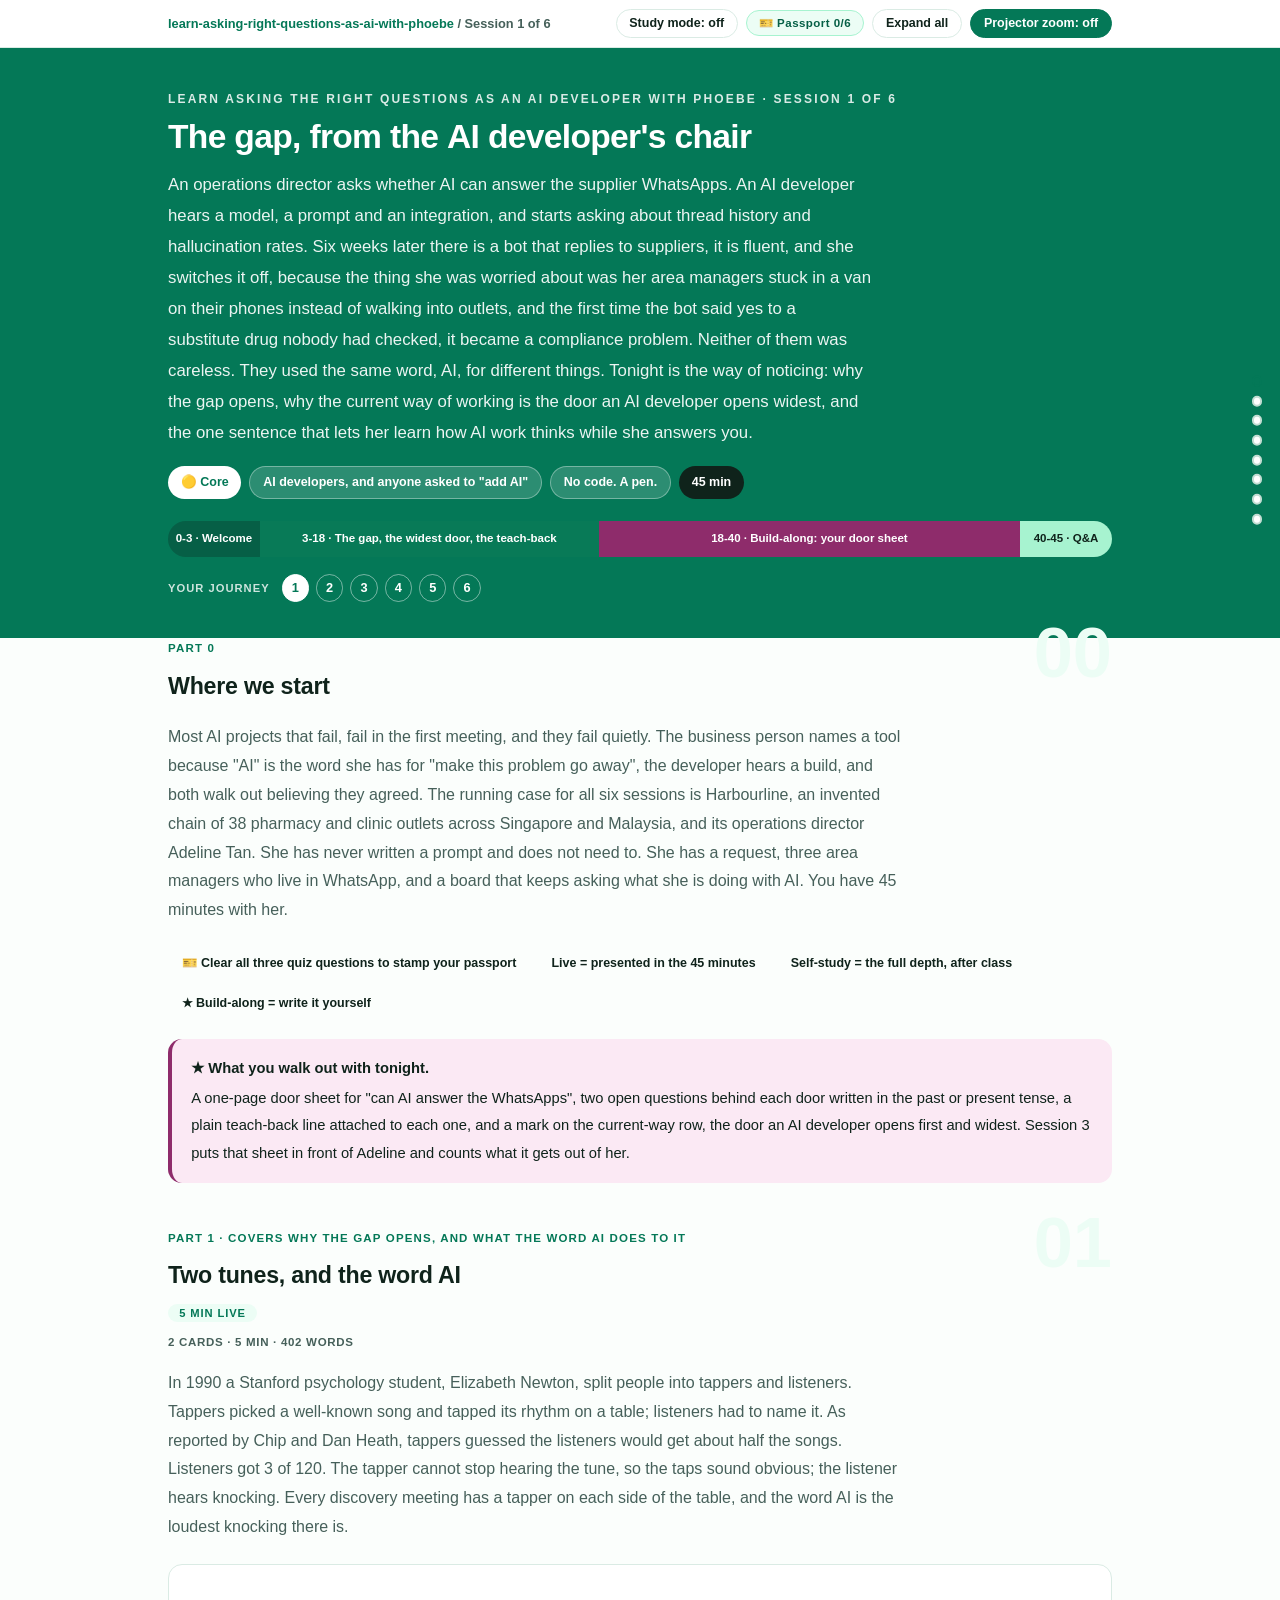
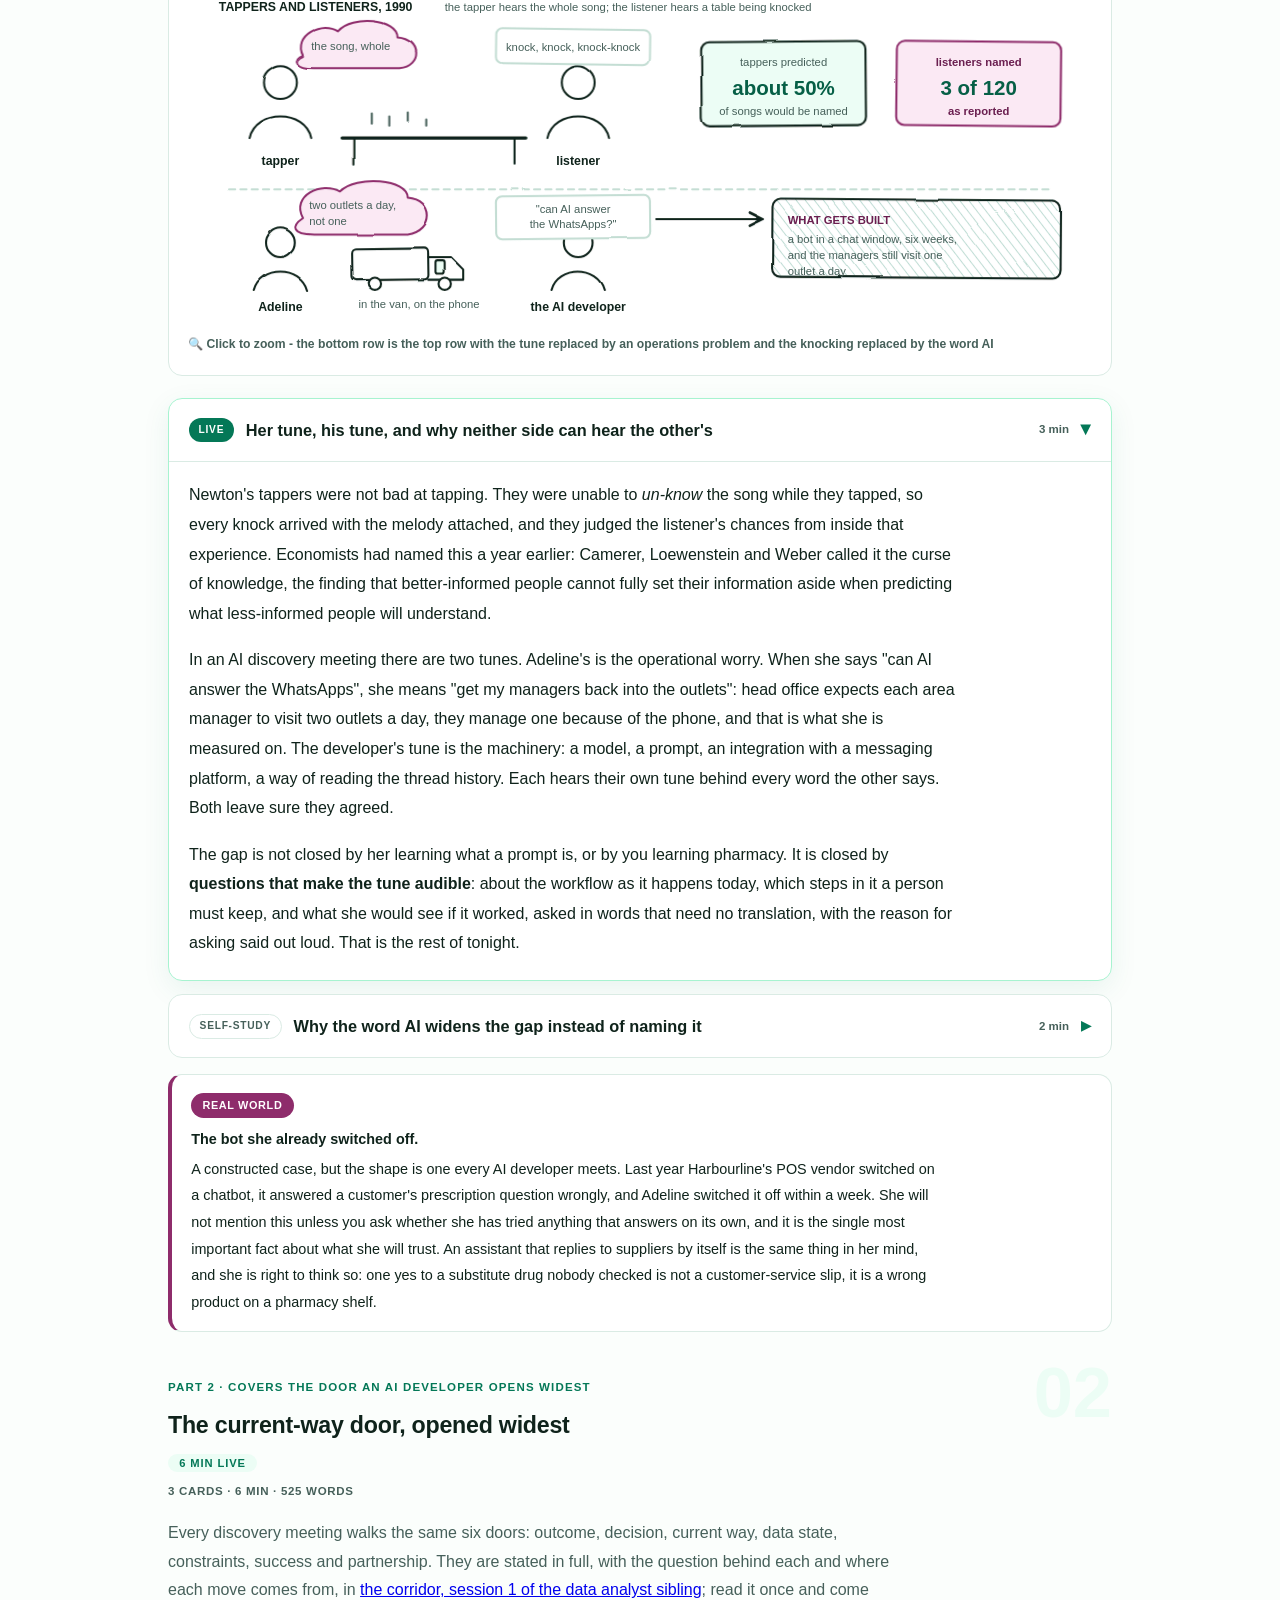
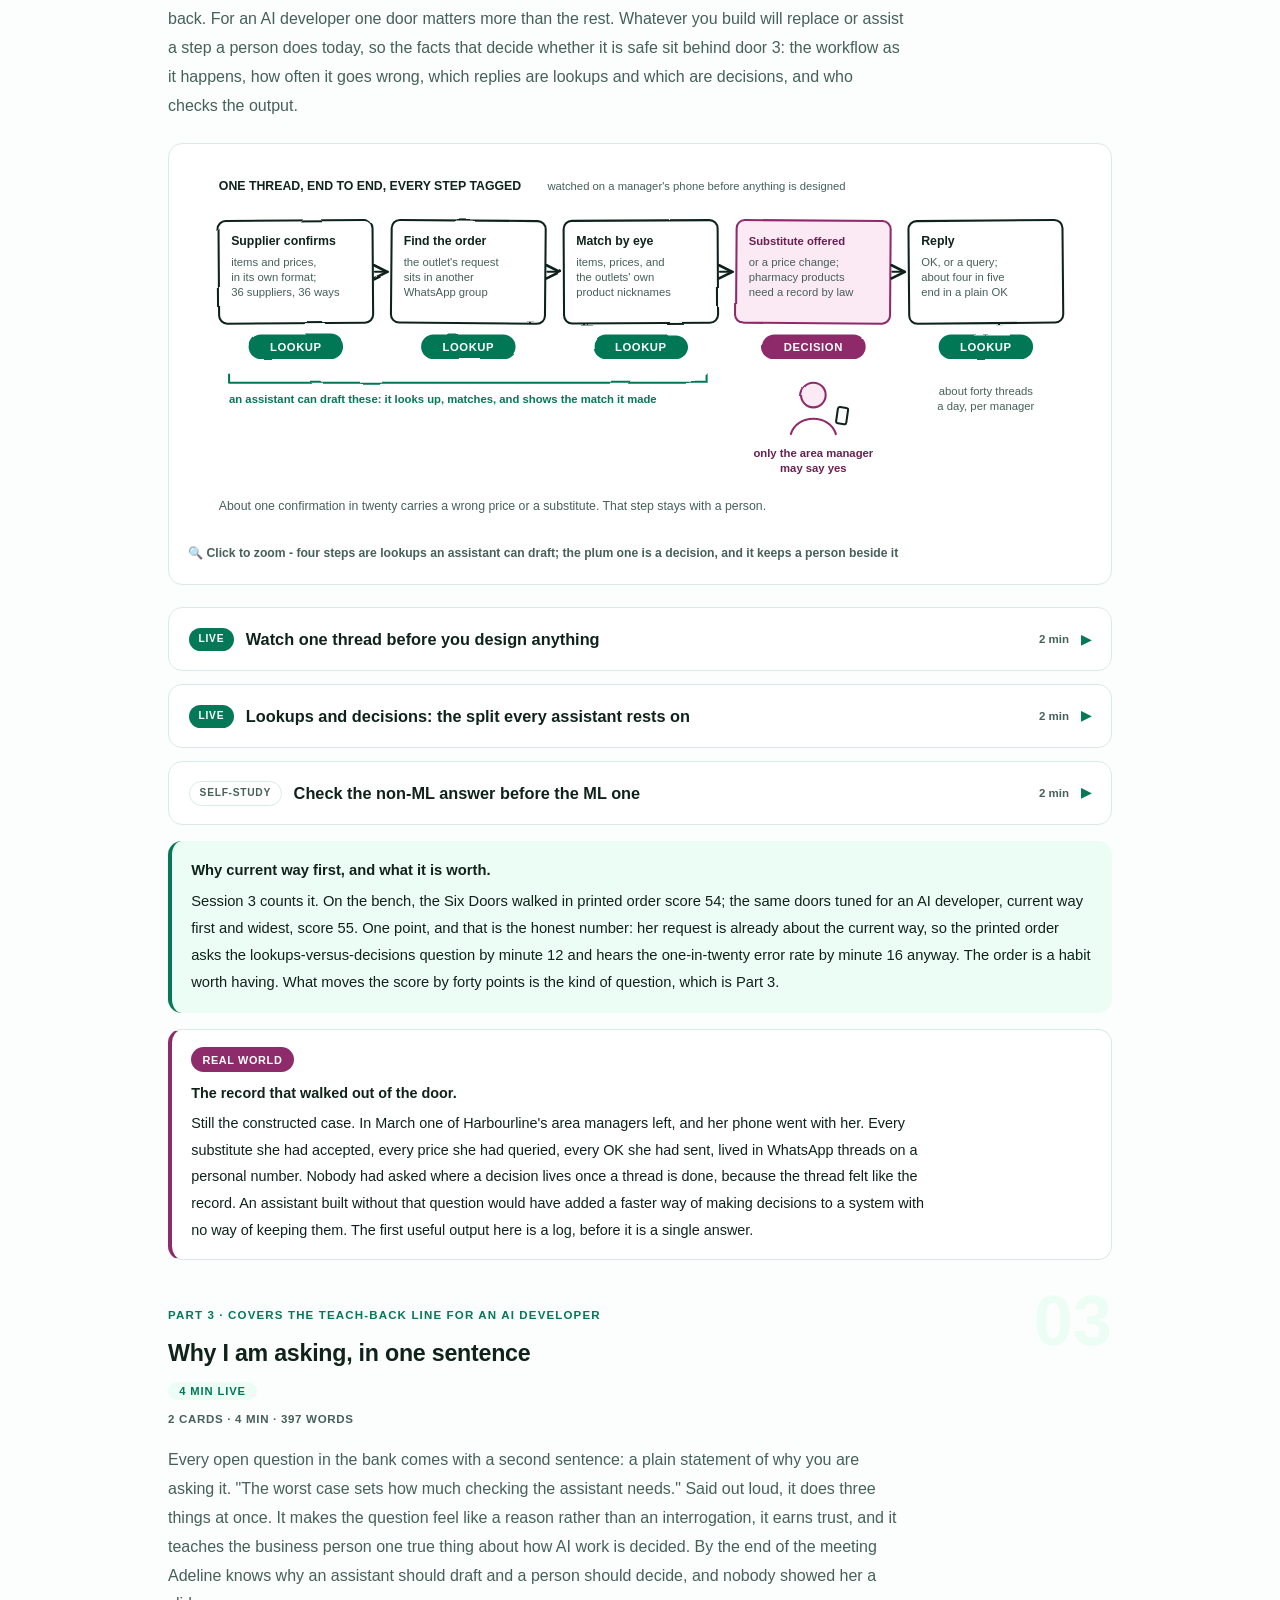
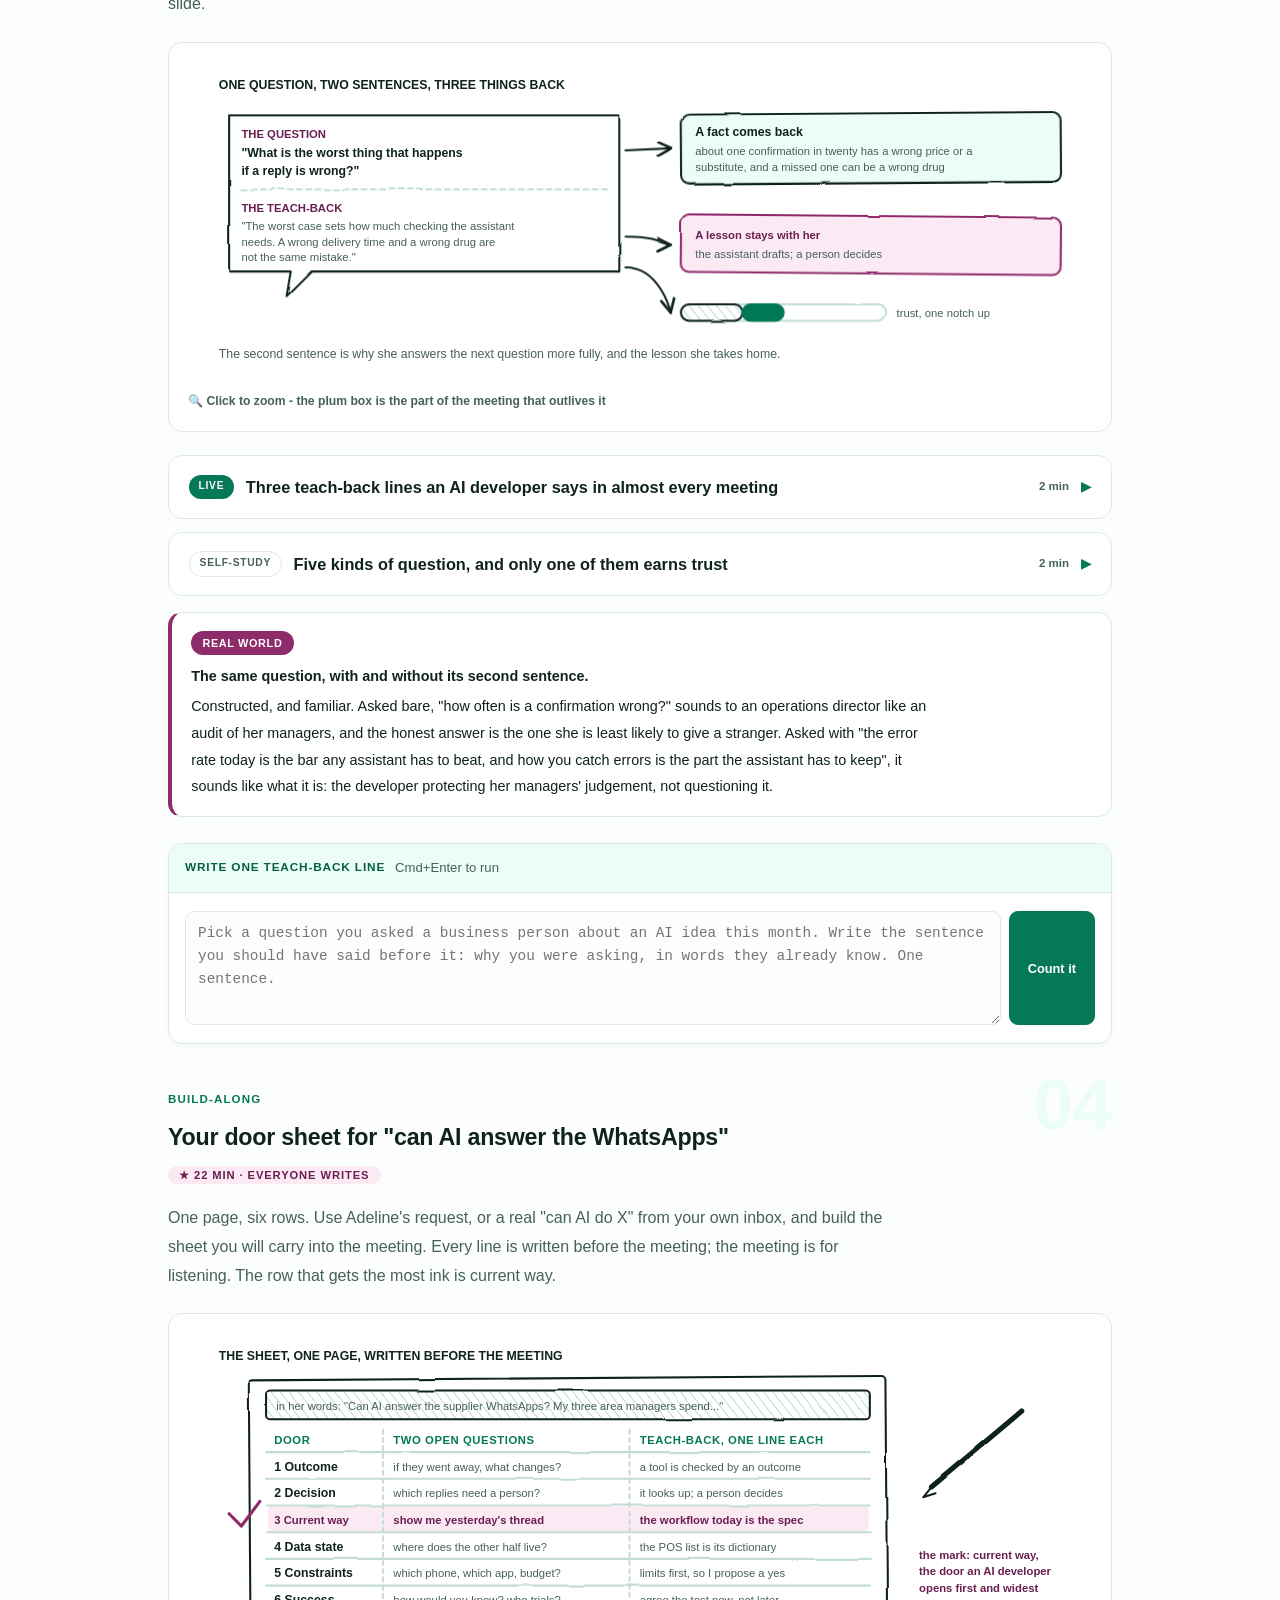
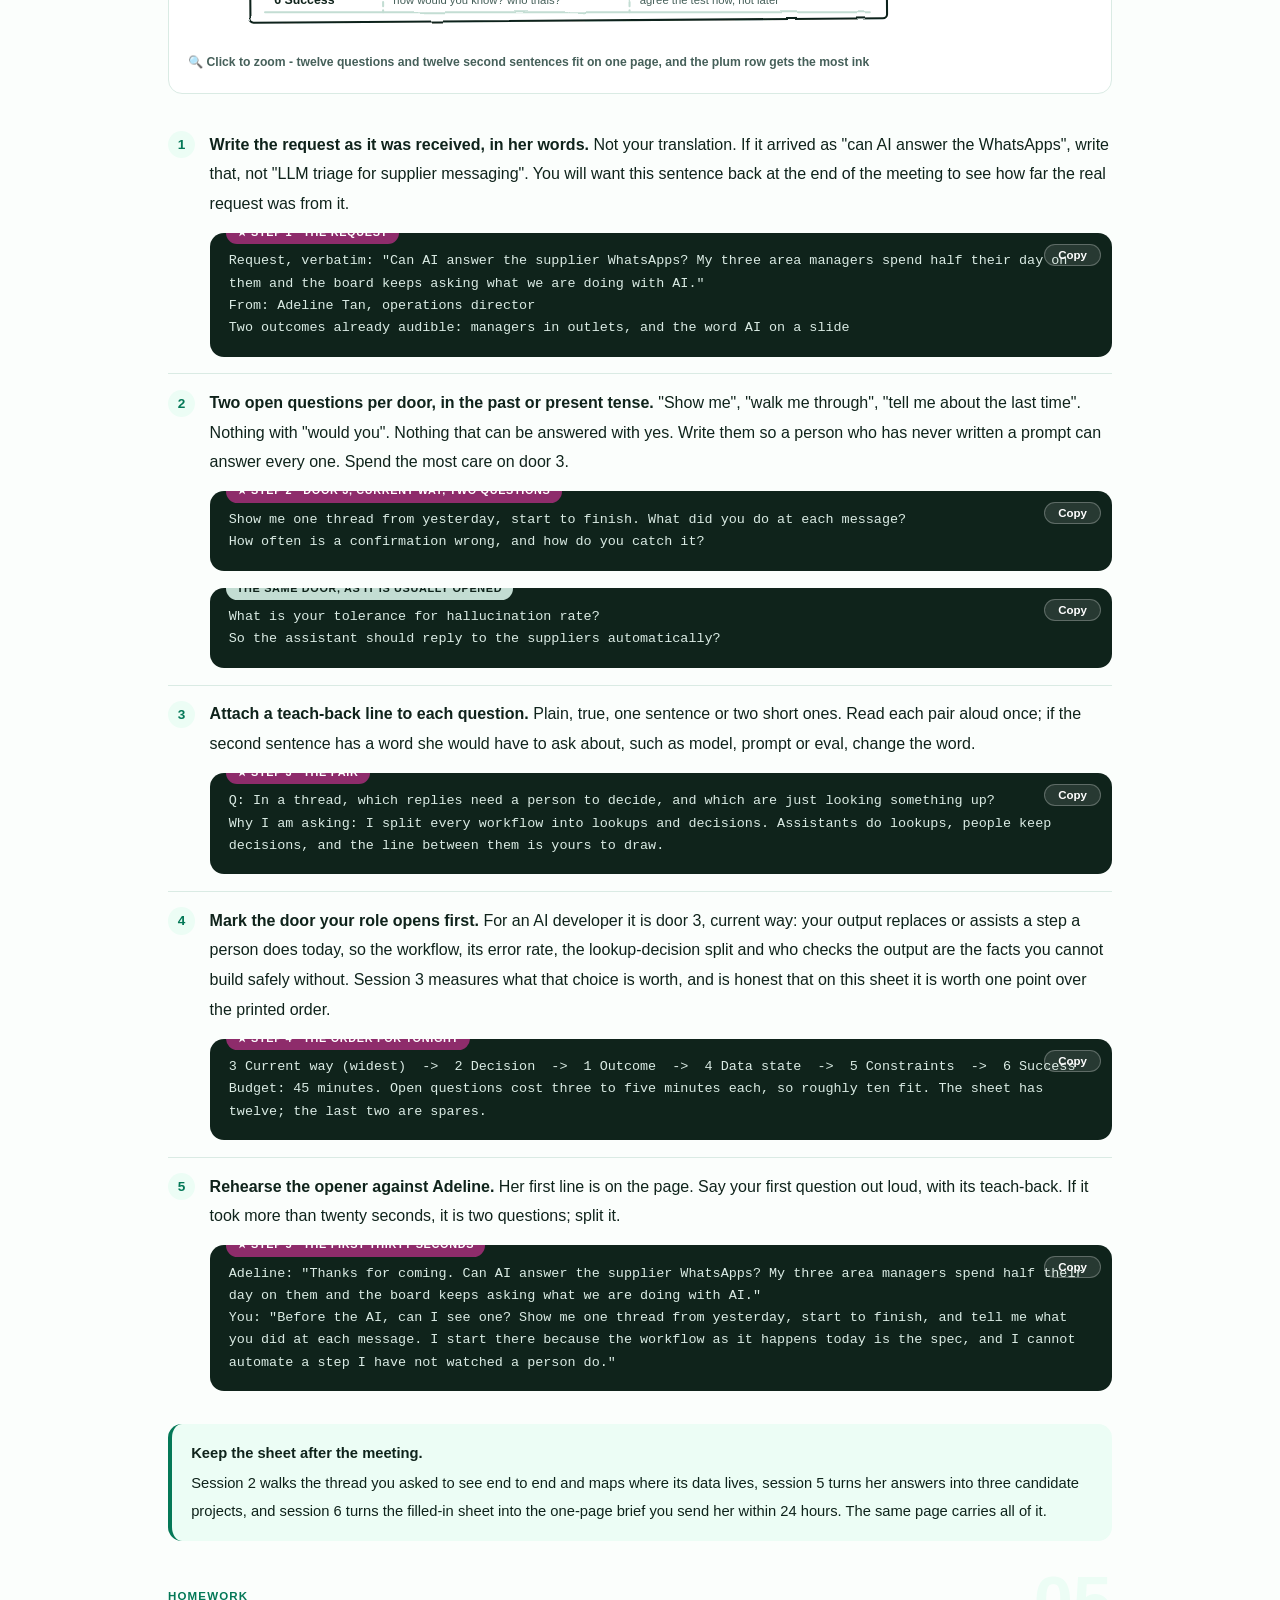
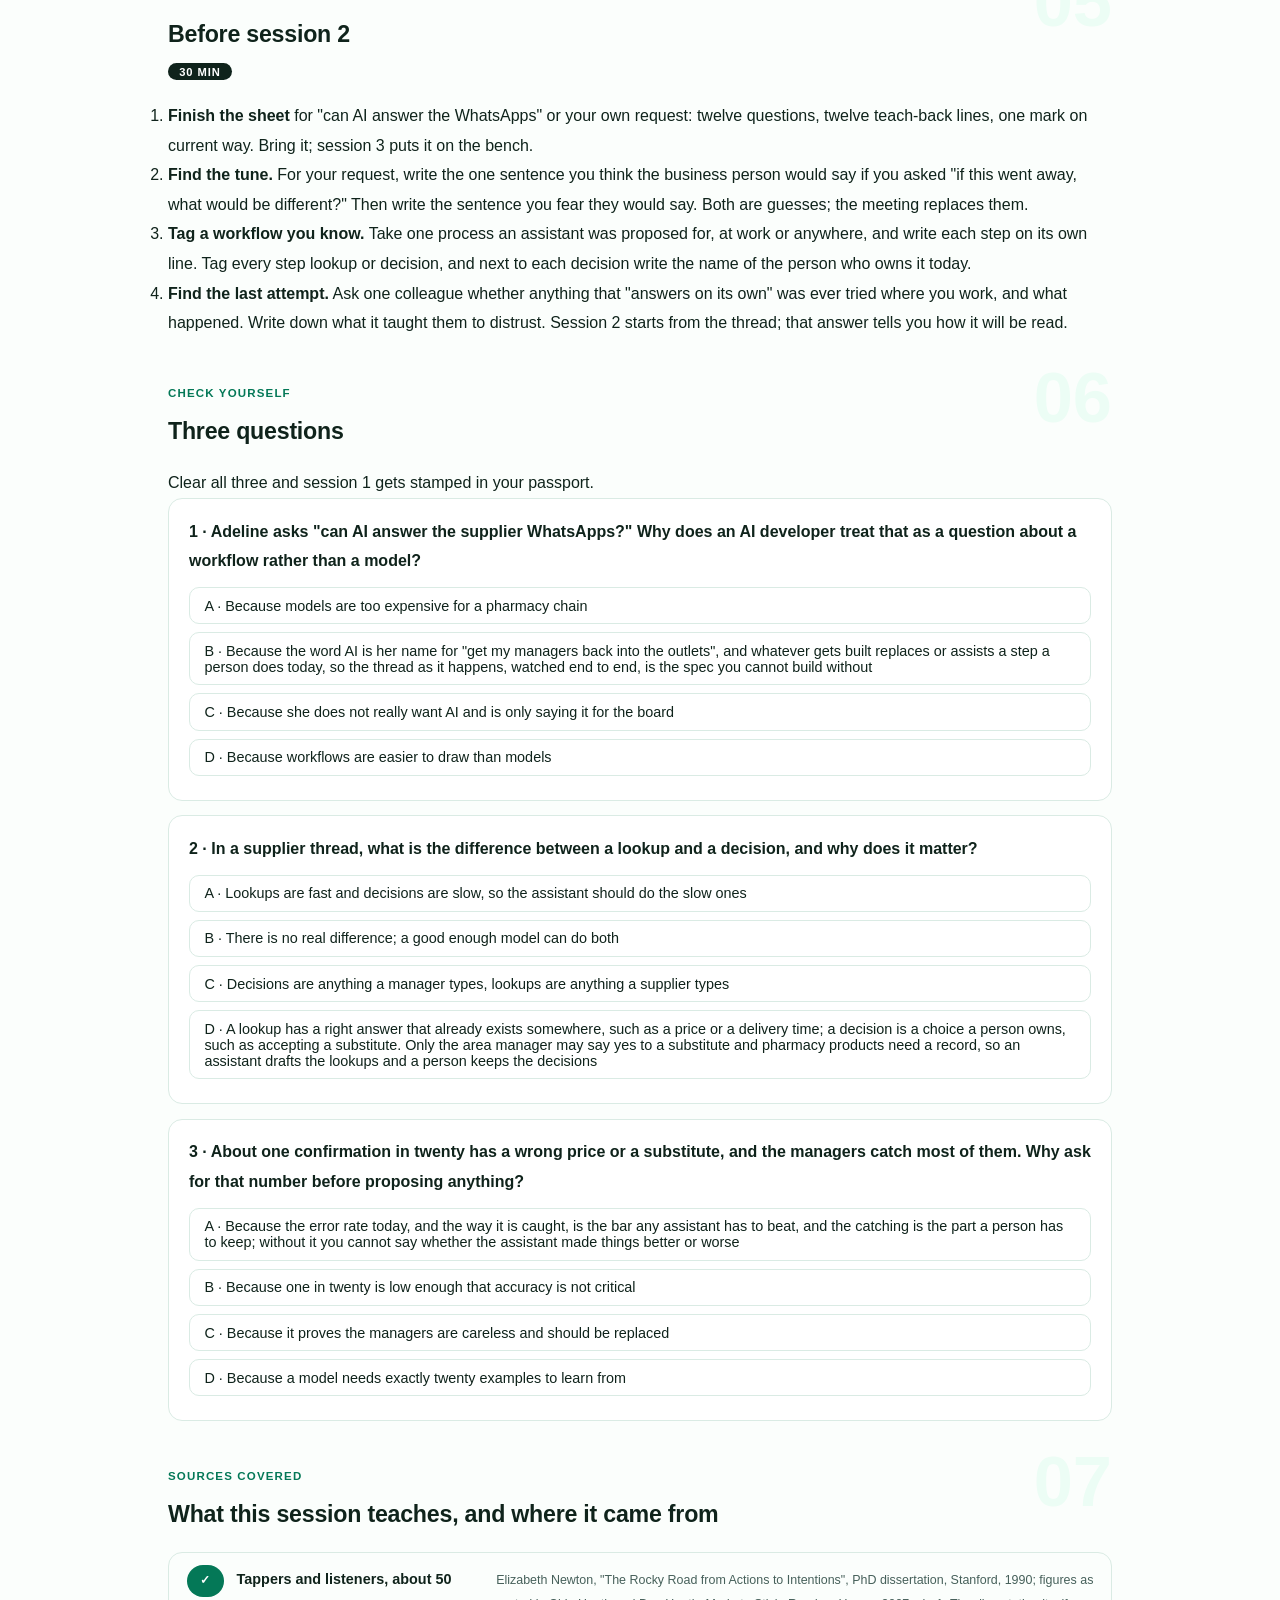
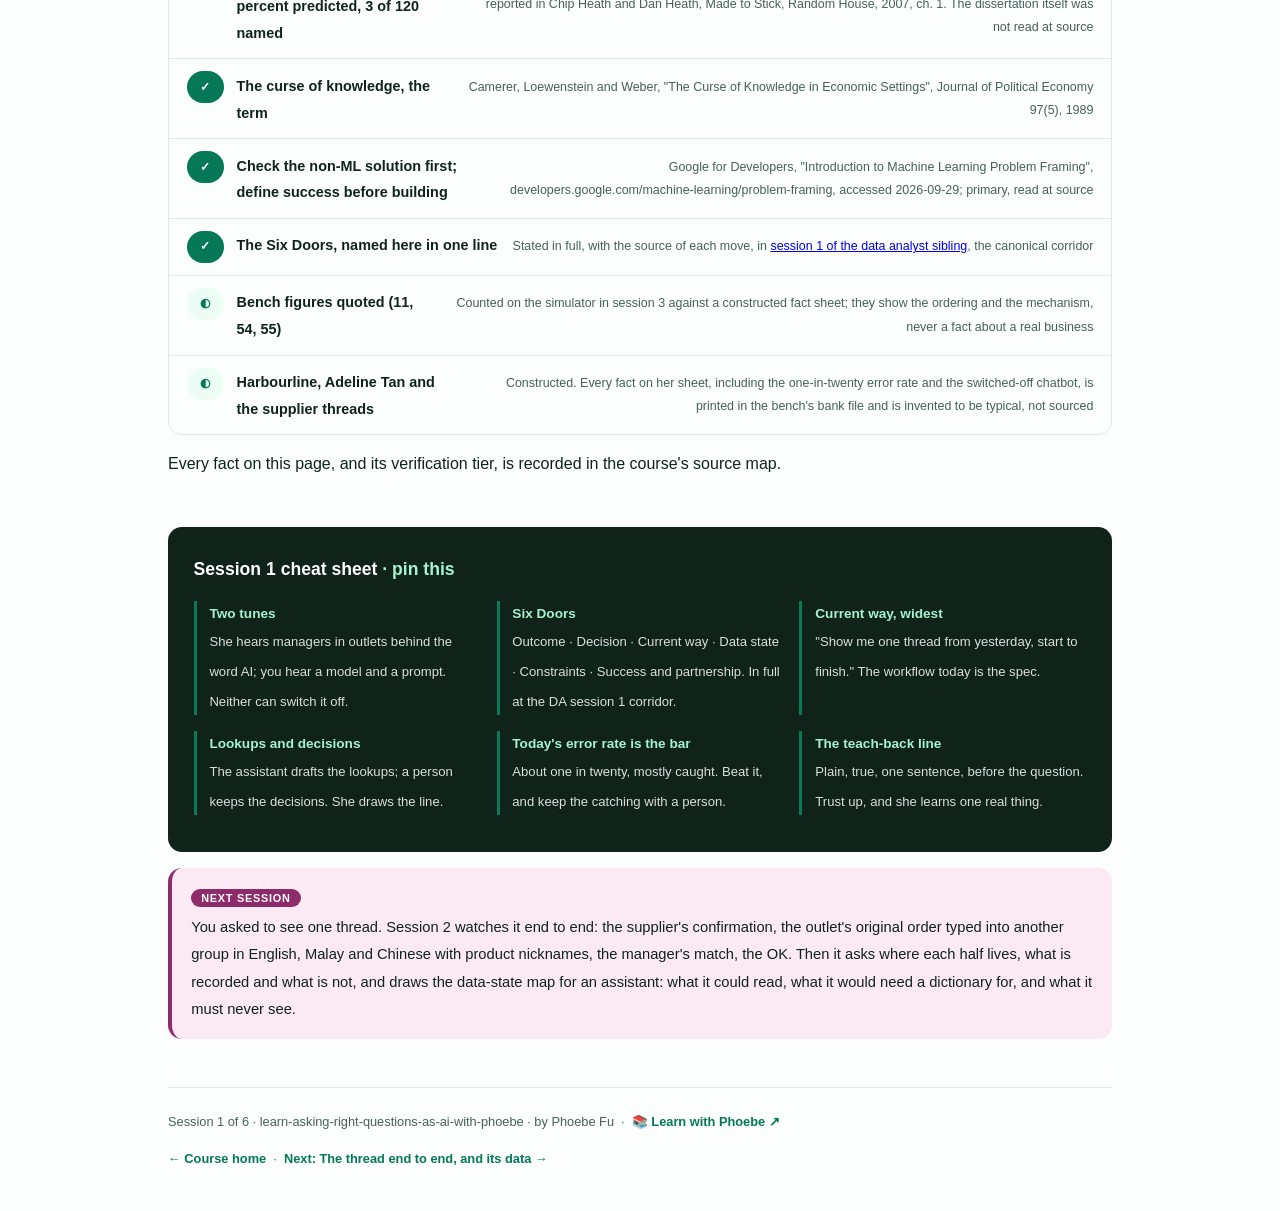
==== courses/01-the-gap-from-the-ai-developers-chair.html @ 6e2be9f6 "Asking the Right Questions as an AI Developer: six sessions Sibling of the data analyst course: same" ====
<!DOCTYPE html>
<html lang="en">
<head>
<meta charset="UTF-8">
<meta name="viewport" content="width=device-width, initial-scale=1.0">
<!-- social:start -->
<meta name="description" content="Session 1 of 6. Why an operations director and an AI developer can sit in the same meeting and leave with two different projects, why the current-way door opens widest for anyone building an assistant, and the teach-back line that lets the business person learn how AI work thinks while she answers.">
<meta property="og:type" content="article">
<meta property="og:site_name" content="Learn with Phoebe">
<meta property="og:title" content="The gap, from the AI developer's chair - learn asking the right questions as an AI developer with phoebe">
<meta property="og:description" content="Session 1 of 6. Two tunes and the word AI, one supplier thread watched end to end, lookups against decisions, and the one sentence that turns a question into a lesson.">
<meta property="og:url" content="https://phoebefu6.github.io/learn-asking-right-questions-as-ai-with-phoebe/courses/01-the-gap-from-the-ai-developers-chair.html">
<meta property="og:image" content="https://phoebefu6.github.io/learn-asking-right-questions-as-ai-with-phoebe/assets/og-cover.png">
<meta property="og:image:width" content="1200">
<meta property="og:image:height" content="630">
<meta name="twitter:card" content="summary_large_image">
<meta name="twitter:title" content="The gap, from the AI developer's chair - learn asking the right questions as an AI developer with phoebe">
<meta name="twitter:description" content="Session 1 of 6. The gap, the current-way door, the teach-back line.">
<meta name="twitter:image" content="https://phoebefu6.github.io/learn-asking-right-questions-as-ai-with-phoebe/assets/og-cover.png">
<!-- social:end -->
<title>Session 1 · The gap, from the AI developer's chair - learn asking the right questions as an AI developer with phoebe</title>
<link rel="stylesheet" href="../assets/style.css?v=1">
</head>
<body>

<div class="toolbar">
  <div class="wrap">
    <span class="crumb"><a href="../index.html">learn-asking-right-questions-as-ai-with-phoebe</a> / Session 1 of 6</span>
    <button class="btn" id="toggle-all" type="button">Expand all</button>
    <button class="btn primary" id="zoom-toggle" type="button">Projector zoom: off</button>
  </div>
</div>

<header class="masthead">
  <div class="wrap">
    <div class="eyebrow">Learn Asking the Right Questions as an AI Developer with Phoebe · Session 1 of 6</div>
    <h1>The gap, from the <span class="accent">AI developer's chair</span></h1>
    <p class="sub">An operations director asks whether AI can answer the supplier WhatsApps. An AI developer hears a model, a prompt and an integration, and starts asking about thread history and hallucination rates. Six weeks later there is a bot that replies to suppliers, it is fluent, and she switches it off, because the thing she was worried about was her area managers stuck in a van on their phones instead of walking into outlets, and the first time the bot said yes to a substitute drug nobody had checked, it became a compliance problem. Neither of them was careless. They used the same word, AI, for different things. Tonight is the way of noticing: why the gap opens, why the current way of working is the door an AI developer opens widest, and the one sentence that lets her learn how AI work thinks while she answers you.</p>
    <div class="chip-row">
      <span class="chip level">🟡 Core</span>
      <span class="chip audience">AI developers, and anyone asked to "add AI"</span>
      <span class="chip audience">No code. A pen.</span>
      <span class="chip time">45 min</span>
    </div>
    <div class="agenda">
      <span class="a1" style="flex:1">0-3 · Welcome</span>
      <span class="a2" style="flex:4">3-18 · The gap, the widest door, the teach-back</span>
      <span class="a3" style="flex:5">18-40 · Build-along: your door sheet</span>
      <span class="a4" style="flex:1">40-45 · Q&amp;A</span>
    </div>
  </div>
</header>

<main class="wrap">

  <section class="section" id="intro">
    <div class="section-kicker">
      <span class="klabel">Part 0</span>
      <h2>Where we start</h2>
    </div>
    <p class="lede">Most AI projects that fail, fail in the first meeting, and they fail quietly. The business person names a tool because "AI" is the word she has for "make this problem go away", the developer hears a build, and both walk out believing they agreed. The running case for all six sessions is Harbourline, an invented chain of 38 pharmacy and clinic outlets across Singapore and Malaysia, and its operations director Adeline Tan. She has never written a prompt and does not need to. She has a request, three area managers who live in WhatsApp, and a board that keeps asking what she is doing with AI. You have 45 minutes with her.</p>

    <div class="legend">
      <span class="pill">🎫 Clear all three quiz questions to stamp your passport</span>
      <span class="pill">Live = presented in the 45 minutes</span>
      <span class="pill">Self-study = the full depth, after class</span>
      <span class="pill">★ Build-along = write it yourself</span>
    </div>

    <div class="callout win">
      <p><strong>★ What you walk out with tonight.</strong> A one-page door sheet for "can AI answer the WhatsApps", two open questions behind each door written in the past or present tense, a plain teach-back line attached to each one, and a mark on the current-way row, the door an AI developer opens first and widest. Session 3 puts that sheet in front of Adeline and counts what it gets out of her.</p>
    </div>
  </section>

  <section class="section" id="part-1">
    <div class="section-kicker">
      <span class="klabel">Part 1 · covers why the gap opens, and what the word AI does to it</span>
      <h2>Two tunes, and the word AI</h2>
      <span class="tag concept">5 min live</span>
    </div>
    <p class="lede">In 1990 a Stanford psychology student, Elizabeth Newton, split people into tappers and listeners. Tappers picked a well-known song and tapped its rhythm on a table; listeners had to name it. As reported by Chip and Dan Heath, tappers guessed the listeners would get about half the songs. Listeners got 3 of 120. The tapper cannot stop hearing the tune, so the taps sound obvious; the listener hears knocking. Every discovery meeting has a tapper on each side of the table, and the word AI is the loudest knocking there is.</p>

    <figure class="zoomable">
      <svg viewBox="0 0 880 330" xmlns="http://www.w3.org/2000/svg" role="img" aria-label="A hand-drawn table with a tapper on the left, a tune floating above her head, and a listener on the right hearing only knocks. The tappers' guess, about 50 percent of songs named, sits against the listeners' result, 3 of 120, as reported. Below, the same scene redrawn: the operations director, whose tune is two outlet visits a day instead of one, beside a van where a manager sits on the phone; the AI developer on the right hears the words can AI answer the WhatsApps; what gets built is a bot in a chat window, and the managers still visit one outlet a day.">
        <defs>
          <filter id="s1aSk" x="-3%" y="-3%" width="106%" height="106%"><feTurbulence type="fractalNoise" baseFrequency="0.02" numOctaves="2" seed="11" result="n"/><feDisplacementMap in="SourceGraphic" in2="n" scale="2.4" xChannelSelector="R" yChannelSelector="G"/></filter>
          <pattern id="s1aHc" patternUnits="userSpaceOnUse" width="7" height="7" patternTransform="rotate(-38)"><line x1="0" y1="0" x2="0" y2="7" stroke="#047857" stroke-width="1" opacity=".5"/></pattern>
          <marker id="s1aAr" viewBox="0 0 10 10" refX="9" refY="5" markerWidth="8" markerHeight="8" orient="auto"><path d="M1 1 L9 5 L1 9" fill="none" stroke="#0F231B" stroke-width="1.6" stroke-linecap="round"/></marker>
        </defs>
        <style>
          .s1aH { font: 800 12px Inter, sans-serif; fill: #0F231B; }
          .s1aL { font: 600 12px Inter, sans-serif; fill: #0F231B; }
          .s1aS { font: 400 11px Inter, sans-serif; fill: #46605A; }
          .s1aB { font: 800 11px Inter, sans-serif; fill: #6A1F50; }
          .s1aV { font: 800 20px Inter, sans-serif; fill: #065F46; }
          .s1aN { font: 400 12px Inter, sans-serif; fill: #46605A; }
        </style>

        <text class="s1aH" x="30" y="26">TAPPERS AND LISTENERS, 1990</text>
        <text class="s1aS" x="250" y="26">the tapper hears the whole song; the listener hears a table being knocked</text>

        <g filter="url(#s1aSk)" fill="none" stroke="#0F231B" stroke-width="2" stroke-linecap="round" stroke-linejoin="round">
          <!-- tapper -->
          <circle cx="90" cy="96" r="16"/>
          <path d="M60 150 C66 122 114 122 120 150"/>
          <!-- the tune -->
          <path d="M112 70 C102 50 130 36 146 46 C160 30 204 34 204 52 C228 54 228 80 206 82 L122 82 C104 82 102 74 112 70 Z" fill="#FBE9F4" stroke="#8E2C6B"/>
          <!-- table and taps -->
          <path d="M150 150 L330 150" stroke-width="3"/>
          <path d="M162 150 L162 176 M318 150 L318 176"/>
          <path d="M178 136 L178 126 M196 138 L196 130 M214 134 L214 126 M232 138 L232 132" stroke="#46605A"/>
          <!-- listener -->
          <circle cx="380" cy="96" r="16"/>
          <path d="M350 150 C356 122 404 122 410 150"/>
          <rect x="300" y="44" width="150" height="34" rx="6" transform="rotate(0.8 375 61)" fill="#FFFFFF" stroke="#C3DDD3"/>
          <!-- the two numbers -->
          <rect x="500" y="56" width="160" height="82" rx="8" transform="rotate(-0.5 580 97)" fill="#ECFDF5"/>
          <rect x="690" y="56" width="160" height="82" rx="8" transform="rotate(0.6 770 97)" fill="#FBE9F4" stroke="#8E2C6B"/>
          <!-- second scene: Harbourline -->
          <path d="M40 200 L840 200" stroke="#C3DDD3" stroke-dasharray="6 5"/>
          <circle cx="90" cy="252" r="14"/>
          <path d="M64 298 C70 274 110 274 116 298"/>
          <path d="M112 228 C100 206 130 192 148 202 C164 186 214 190 214 208 C240 210 240 240 214 244 L122 244 C102 244 100 236 112 228 Z" fill="#FBE9F4" stroke="#8E2C6B"/>
          <!-- the van, with a manager on the phone -->
          <rect x="160" y="258" width="74" height="30" rx="4" transform="rotate(-0.8 197 273)" fill="#FFFFFF"/>
          <path d="M234 266 L256 266 L268 278 L268 288 L234 288"/>
          <circle cx="182" cy="292" r="6" fill="#FFFFFF"/>
          <circle cx="250" cy="292" r="6" fill="#FFFFFF"/>
          <rect x="241" y="269" width="8" height="13" rx="2" fill="#ECFDF5"/>
          <!-- the developer -->
          <circle cx="380" cy="252" r="14"/>
          <path d="M354 298 C360 274 400 274 406 298"/>
          <rect x="300" y="206" width="150" height="42" rx="6" transform="rotate(-0.6 375 227)" fill="#FFFFFF" stroke="#C3DDD3"/>
          <path d="M456 229 L560 229" marker-end="url(#s1aAr)"/>
          <rect x="570" y="210" width="280" height="76" rx="8" transform="rotate(0.4 710 248)" fill="url(#s1aHc)"/>
        </g>

        <text class="s1aS" x="120" y="64">the song, whole</text>
        <text class="s1aL" x="90" y="176" text-anchor="middle">tapper</text>
        <text class="s1aS" x="375" y="65" text-anchor="middle">knock, knock, knock-knock</text>
        <text class="s1aL" x="380" y="176" text-anchor="middle">listener</text>
        <text class="s1aS" x="580" y="80" text-anchor="middle">tappers predicted</text>
        <text class="s1aV" x="580" y="108" text-anchor="middle">about 50%</text>
        <text class="s1aS" x="580" y="128" text-anchor="middle">of songs would be named</text>
        <text class="s1aB" x="770" y="80" text-anchor="middle">listeners named</text>
        <text class="s1aV" x="770" y="108" text-anchor="middle">3 of 120</text>
        <text class="s1aB" x="770" y="128" text-anchor="middle">as reported</text>

        <text class="s1aS" x="118" y="219">two outlets a day,</text>
        <text class="s1aS" x="118" y="235">not one</text>
        <text class="s1aL" x="90" y="318" text-anchor="middle">Adeline</text>
        <text class="s1aS" x="225" y="316" text-anchor="middle">in the van, on the phone</text>
        <text class="s1aS" x="375" y="223" text-anchor="middle">"can AI answer</text>
        <text class="s1aS" x="375" y="238" text-anchor="middle">the WhatsApps?"</text>
        <text class="s1aL" x="380" y="318" text-anchor="middle">the AI developer</text>
        <text class="s1aB" x="584" y="234">WHAT GETS BUILT</text>
        <text class="s1aS" x="584" y="252">a bot in a chat window, six weeks,</text>
        <text class="s1aS" x="584" y="268">and the managers still visit one</text>
        <text class="s1aS" x="584" y="283">outlet a day</text>

      </svg>
      <figcaption>🔍 Click to zoom - the bottom row is the top row with the tune replaced by an operations problem and the knocking replaced by the word AI</figcaption>
    </figure>

    <details class="card" open>
      <summary><span class="mode live">Live</span>Her tune, his tune, and why neither side can hear the other's<span class="mini">3 min</span><span class="caret">▶</span></summary>
      <div class="body">
        <p>Newton's tappers were not bad at tapping. They were unable to <em>un-know</em> the song while they tapped, so every knock arrived with the melody attached, and they judged the listener's chances from inside that experience. Economists had named this a year earlier: Camerer, Loewenstein and Weber called it the curse of knowledge, the finding that better-informed people cannot fully set their information aside when predicting what less-informed people will understand.</p>
        <p>In an AI discovery meeting there are two tunes. Adeline's is the operational worry. When she says "can AI answer the WhatsApps", she means "get my managers back into the outlets": head office expects each area manager to visit two outlets a day, they manage one because of the phone, and that is what she is measured on. The developer's tune is the machinery: a model, a prompt, an integration with a messaging platform, a way of reading the thread history. Each hears their own tune behind every word the other says. Both leave sure they agreed.</p>
        <p>The gap is not closed by her learning what a prompt is, or by you learning pharmacy. It is closed by <strong>questions that make the tune audible</strong>: about the workflow as it happens today, which steps in it a person must keep, and what she would see if it worked, asked in words that need no translation, with the reason for asking said out loud. That is the rest of tonight.</p>
      </div>
    </details>

    <details class="card">
      <summary><span class="mode self">Self-study</span>Why the word AI widens the gap instead of naming it<span class="mini">2 min</span><span class="caret">▶</span></summary>
      <div class="body">
        <p>Most requests arrive as a solution: a dashboard, a report, a model. "AI" is a solution with an unusual property: it sounds like it could be anything, so each side fills it with whatever they already had in mind. Adeline has two reasons for saying it. She wants her managers in outlets, and the board wants the word AI on a slide. Those are different outcomes, and only one of them is a test you could pass.</p>
        <p>The developer's version of the trap is to answer the word with a build plan. "Should we fine-tune, or go retrieval-augmented over the thread history?" is a good question between two developers and knocking to a person who runs pharmacies. On the bench in session 3, opening with five technical questions like it is the lowest-scoring way of running the meeting: 11 points, against 54 for the same 45 minutes walked door by door. The words are not wrong. They are the wrong tune for the room.</p>
      </div>
    </details>

    <div class="callout example">
      <span class="ex-pill">Real world</span>
      <p><strong>The bot she already switched off.</strong> A constructed case, but the shape is one every AI developer meets. Last year Harbourline's POS vendor switched on a chatbot, it answered a customer's prescription question wrongly, and Adeline switched it off within a week. She will not mention this unless you ask whether she has tried anything that answers on its own, and it is the single most important fact about what she will trust. An assistant that replies to suppliers by itself is the same thing in her mind, and she is right to think so: one yes to a substitute drug nobody checked is not a customer-service slip, it is a wrong product on a pharmacy shelf.</p>
    </div>
  </section>

  <section class="section" id="part-2">
    <div class="section-kicker">
      <span class="klabel">Part 2 · covers the door an AI developer opens widest</span>
      <h2>The current-way door, opened widest</h2>
      <span class="tag concept">6 min live</span>
    </div>
    <p class="lede">Every discovery meeting walks the same six doors: outcome, decision, current way, data state, constraints, success and partnership. They are stated in full, with the question behind each and where each move comes from, in <a href="https://phoebefu6.github.io/learn-asking-right-questions-as-da-with-phoebe/courses/01-why-the-gap-and-the-six-doors.html">the corridor, session 1 of the data analyst sibling</a>; read it once and come back. For an AI developer one door matters more than the rest. Whatever you build will replace or assist a step a person does today, so the facts that decide whether it is safe sit behind door 3: the workflow as it happens, how often it goes wrong, which replies are lookups and which are decisions, and who checks the output.</p>

    <figure class="zoomable">
      <svg viewBox="0 0 880 360" xmlns="http://www.w3.org/2000/svg" role="img" aria-label="One supplier WhatsApp thread drawn as a row of five steps. The supplier confirms items and prices in its own format; the manager finds the outlet's original order in another group; the manager matches items, prices and product nicknames by eye; sometimes a substitute or a price change is offered, which needs a record; the manager replies, a plain OK about four times in five. Four steps are tagged lookup and can be drafted by an assistant. The substitute step is tagged decision, drawn in the accent colour, with a person beside it: only the area manager may say yes. A note: about one confirmation in twenty carries a wrong price or a substitute, and that step stays with a person.">
        <defs>
          <filter id="s1bSk" x="-3%" y="-3%" width="106%" height="106%"><feTurbulence type="fractalNoise" baseFrequency="0.02" numOctaves="2" seed="23" result="n"/><feDisplacementMap in="SourceGraphic" in2="n" scale="2.4" xChannelSelector="R" yChannelSelector="G"/></filter>
          <pattern id="s1bHc" patternUnits="userSpaceOnUse" width="7" height="7" patternTransform="rotate(-38)"><line x1="0" y1="0" x2="0" y2="7" stroke="#047857" stroke-width="1" opacity=".5"/></pattern>
          <marker id="s1bAr" viewBox="0 0 10 10" refX="9" refY="5" markerWidth="8" markerHeight="8" orient="auto"><path d="M1 1 L9 5 L1 9" fill="none" stroke="#0F231B" stroke-width="1.6" stroke-linecap="round"/></marker>
        </defs>
        <style>
          .s1bH { font: 800 12px Inter, sans-serif; fill: #0F231B; }
          .s1bL { font: 600 12px Inter, sans-serif; fill: #0F231B; }
          .s1bS { font: 400 11px Inter, sans-serif; fill: #46605A; }
          .s1bB { font: 800 11px Inter, sans-serif; fill: #6A1F50; }
          .s1bW { font: 800 11px Inter, sans-serif; fill: #FFFFFF; letter-spacing: .05em; }
          .s1bA { font: 700 11px Inter, sans-serif; fill: #047857; }
          .s1bN { font: 400 12px Inter, sans-serif; fill: #46605A; }
        </style>

        <text class="s1bH" x="30" y="26">ONE THREAD, END TO END, EVERY STEP TAGGED</text>
        <text class="s1bS" x="350" y="26">watched on a manager's phone before anything is designed</text>

        <g filter="url(#s1bSk)" fill="none" stroke="#0F231B" stroke-width="2" stroke-linecap="round" stroke-linejoin="round">
          <!-- five steps, 150 wide, 18 gap -->
          <rect x="30" y="56" width="150" height="100" rx="8" transform="rotate(-0.4 105 106)" fill="#FFFFFF"/>
          <rect x="198" y="56" width="150" height="100" rx="8" transform="rotate(0.5 273 106)" fill="#FFFFFF"/>
          <rect x="366" y="56" width="150" height="100" rx="8" transform="rotate(-0.3 441 106)" fill="#FFFFFF"/>
          <rect x="534" y="56" width="150" height="100" rx="8" transform="rotate(0.4 609 106)" fill="#FBE9F4" stroke="#8E2C6B"/>
          <rect x="702" y="56" width="150" height="100" rx="8" transform="rotate(-0.5 777 106)" fill="#FFFFFF"/>
          <!-- arrows between steps -->
          <path d="M182 106 L194 106" marker-end="url(#s1bAr)"/>
          <path d="M350 106 L362 106" marker-end="url(#s1bAr)"/>
          <path d="M518 106 L530 106" marker-end="url(#s1bAr)"/>
          <path d="M686 106 L698 106" marker-end="url(#s1bAr)"/>
          <!-- tags -->
          <rect x="60" y="168" width="90" height="22" rx="11" fill="#047857" stroke="#047857"/>
          <rect x="228" y="168" width="90" height="22" rx="11" fill="#047857" stroke="#047857"/>
          <rect x="396" y="168" width="90" height="22" rx="11" fill="#047857" stroke="#047857"/>
          <rect x="559" y="168" width="100" height="22" rx="11" fill="#8E2C6B" stroke="#8E2C6B"/>
          <rect x="732" y="168" width="90" height="22" rx="11" fill="#047857" stroke="#047857"/>
          <!-- the draftable bracket under steps 1 to 3 -->
          <path d="M40 206 L40 214 L506 214 L506 206" stroke="#047857"/>
          <!-- the person who keeps the decision -->
          <circle cx="609" cy="226" r="12" fill="#FBE9F4" stroke="#8E2C6B"/>
          <path d="M587 264 C593 244 625 244 631 264" stroke="#8E2C6B"/>
          <!-- a phone in her hand -->
          <rect x="632" y="238" width="10" height="16" rx="2" transform="rotate(8 637 246)" fill="#FFFFFF"/>
        </g>

        <text class="s1bL" x="42" y="80">Supplier confirms</text>
        <text class="s1bS" x="42" y="100">items and prices,</text>
        <text class="s1bS" x="42" y="115">in its own format;</text>
        <text class="s1bS" x="42" y="130">36 suppliers, 36 ways</text>

        <text class="s1bL" x="210" y="80">Find the order</text>
        <text class="s1bS" x="210" y="100">the outlet's request</text>
        <text class="s1bS" x="210" y="115">sits in another</text>
        <text class="s1bS" x="210" y="130">WhatsApp group</text>

        <text class="s1bL" x="378" y="80">Match by eye</text>
        <text class="s1bS" x="378" y="100">items, prices, and</text>
        <text class="s1bS" x="378" y="115">the outlets' own</text>
        <text class="s1bS" x="378" y="130">product nicknames</text>

        <text class="s1bB" x="546" y="80">Substitute offered</text>
        <text class="s1bS" x="546" y="100">or a price change;</text>
        <text class="s1bS" x="546" y="115">pharmacy products</text>
        <text class="s1bS" x="546" y="130">need a record by law</text>

        <text class="s1bL" x="714" y="80">Reply</text>
        <text class="s1bS" x="714" y="100">OK, or a query;</text>
        <text class="s1bS" x="714" y="115">about four in five</text>
        <text class="s1bS" x="714" y="130">end in a plain OK</text>

        <text class="s1bW" x="105" y="183" text-anchor="middle">LOOKUP</text>
        <text class="s1bW" x="273" y="183" text-anchor="middle">LOOKUP</text>
        <text class="s1bW" x="441" y="183" text-anchor="middle">LOOKUP</text>
        <text class="s1bW" x="609" y="183" text-anchor="middle">DECISION</text>
        <text class="s1bW" x="777" y="183" text-anchor="middle">LOOKUP</text>

        <text class="s1bA" x="40" y="234">an assistant can draft these: it looks up, matches, and shows the match it made</text>
        <text class="s1bB" x="609" y="286" text-anchor="middle">only the area manager</text>
        <text class="s1bB" x="609" y="301" text-anchor="middle">may say yes</text>
        <text class="s1bS" x="777" y="226" text-anchor="middle">about forty threads</text>
        <text class="s1bS" x="777" y="241" text-anchor="middle">a day, per manager</text>

        <text class="s1bN" x="30" y="338">About one confirmation in twenty carries a wrong price or a substitute. That step stays with a person.</text>
      </svg>
      <figcaption>🔍 Click to zoom - four steps are lookups an assistant can draft; the plum one is a decision, and it keeps a person beside it</figcaption>
    </figure>

    <details class="card">
      <summary><span class="mode live">Live</span>Watch one thread before you design anything<span class="mini">2 min</span><span class="caret">▶</span></summary>
      <div class="body">
        <p>The first question an AI developer asks is not about data or models. It is "show me one thread from yesterday, start to finish. What did you do at each message?" Adeline's answer, drawn above, is the spec nobody wrote. A supplier sends a confirmation with items and prices. The manager checks it against what the outlet asked for, which lives in a different WhatsApp group. The manager replies OK or queries. About forty threads a day per manager, and about four in five end in a plain OK.</p>
        <p>Watching one thread tells you three things no dataset would. The work is a <strong>match between two messages</strong>, not a reply to one, so the real project may be the second message. The work happens on a phone, so the design lives there. And most of it is routine, which is the part an assistant could safely draft, while the rest is where the person has to stay.</p>
      </div>
    </details>

    <details class="card">
      <summary><span class="mode live">Live</span>Lookups and decisions: the split every assistant rests on<span class="mini">2 min</span><span class="caret">▶</span></summary>
      <div class="body">
        <p>Split every step of the thread into one of two kinds. A <strong>lookup</strong> is a step where the right answer already exists somewhere: does this price match the price list, is this the item the outlet asked for, when is the delivery. A <strong>decision</strong> is a step where a person chooses and owns the choice. At Harbourline one kind of reply is a decision: accepting a substitute product or a price change. Only the area manager may say yes to it. Delivery times just need to reach the outlet; nobody decides anything about them.</p>
        <p>The line matters because the cost of a wrong answer is not the same on each side. Pharmacy products need a substitution record by law, and a wrong drug on a shelf is not a customer-service issue. So you ask how often it goes wrong today, and her answer, once she trusts you a little, is that about one confirmation in twenty has a wrong price or a substitute in it. The managers catch most of them. That catch rate is the bar: any assistant has to do at least as well, and the catching is the part a person keeps.</p>
        <p>You do not draw the line yourself. You ask her where it is, because it is her line to draw and her name on the record.</p>
      </div>
    </details>

    <details class="card">
      <summary><span class="mode self">Self-study</span>Check the non-ML answer before the ML one<span class="mini">2 min</span><span class="caret">▶</span></summary>
      <div class="body">
        <p>Google's introduction to machine learning problem framing makes a point that most AI projects skip: before building a model, check whether a simpler, non-ML solution would solve the problem, and define what success looks like before anything is built. It reads as caution. In a discovery meeting it is a question you owe the person across the table.</p>
        <p>Harbourline has at least two non-ML answers sitting in the current-way door. Nobody keeps a record of what was decided; the thread is the record, and when an area manager left in March her phone went with her. A shared decision log fixes that with no model at all. And the supplier contracts renew in three months, so a standard confirmation format could be written into them. You only find either by watching the thread first. Session 5 turns both into candidate projects, beside the assistant that only drafts.</p>
      </div>
    </details>

    <div class="callout tip">
      <p><strong>Why current way first, and what it is worth.</strong> Session 3 counts it. On the bench, the Six Doors walked in printed order score 54; the same doors tuned for an AI developer, current way first and widest, score 55. One point, and that is the honest number: her request is already about the current way, so the printed order asks the lookups-versus-decisions question by minute 12 and hears the one-in-twenty error rate by minute 16 anyway. The order is a habit worth having. What moves the score by forty points is the kind of question, which is Part 3.</p>
    </div>

    <div class="callout example">
      <span class="ex-pill">Real world</span>
      <p><strong>The record that walked out of the door.</strong> Still the constructed case. In March one of Harbourline's area managers left, and her phone went with her. Every substitute she had accepted, every price she had queried, every OK she had sent, lived in WhatsApp threads on a personal number. Nobody had asked where a decision lives once a thread is done, because the thread felt like the record. An assistant built without that question would have added a faster way of making decisions to a system with no way of keeping them. The first useful output here is a log, before it is a single answer.</p>
    </div>
  </section>

  <section class="section" id="part-3">
    <div class="section-kicker">
      <span class="klabel">Part 3 · covers the teach-back line for an AI developer</span>
      <h2>Why I am asking, in one sentence</h2>
      <span class="tag concept">4 min live</span>
    </div>
    <p class="lede">Every open question in the bank comes with a second sentence: a plain statement of why you are asking it. "The worst case sets how much checking the assistant needs." Said out loud, it does three things at once. It makes the question feel like a reason rather than an interrogation, it earns trust, and it teaches the business person one true thing about how AI work is decided. By the end of the meeting Adeline knows why an assistant should draft and a person should decide, and nobody showed her a slide.</p>

    <figure class="zoomable">
      <svg viewBox="0 0 880 310" xmlns="http://www.w3.org/2000/svg" role="img" aria-label="A hand-drawn exchange. On the left the AI developer's speech bubble has two parts: the question, what is the worst thing that happens if a reply is wrong, and underneath the teach-back, the worst case sets how much checking the assistant needs, a wrong delivery time and a wrong drug are not the same mistake. Three arrows leave the bubble: one to a fact that comes back, about one confirmation in twenty has a wrong price or a substitute; one to a lesson that stays with her, the assistant drafts and a person decides; and one to a trust meter that rises one notch.">
        <defs>
          <filter id="s1cSk" x="-3%" y="-3%" width="106%" height="106%"><feTurbulence type="fractalNoise" baseFrequency="0.02" numOctaves="2" seed="37" result="n"/><feDisplacementMap in="SourceGraphic" in2="n" scale="2.4" xChannelSelector="R" yChannelSelector="G"/></filter>
          <pattern id="s1cHc" patternUnits="userSpaceOnUse" width="7" height="7" patternTransform="rotate(-38)"><line x1="0" y1="0" x2="0" y2="7" stroke="#047857" stroke-width="1" opacity=".5"/></pattern>
          <marker id="s1cAr" viewBox="0 0 10 10" refX="9" refY="5" markerWidth="8" markerHeight="8" orient="auto"><path d="M1 1 L9 5 L1 9" fill="none" stroke="#0F231B" stroke-width="1.6" stroke-linecap="round"/></marker>
        </defs>
        <style>
          .s1cH { font: 800 12px Inter, sans-serif; fill: #0F231B; }
          .s1cL { font: 600 12px Inter, sans-serif; fill: #0F231B; }
          .s1cS { font: 400 11px Inter, sans-serif; fill: #46605A; }
          .s1cB { font: 800 11px Inter, sans-serif; fill: #6A1F50; }
          .s1cN { font: 400 12px Inter, sans-serif; fill: #46605A; }
        </style>

        <text class="s1cH" x="30" y="26">ONE QUESTION, TWO SENTENCES, THREE THINGS BACK</text>

        <g filter="url(#s1cSk)" fill="none" stroke="#0F231B" stroke-width="2" stroke-linecap="round" stroke-linejoin="round">
          <!-- the developer's bubble, two-part -->
          <path d="M40 52 L420 52 L420 204 L120 204 L96 228 L100 204 L40 204 Z" fill="#FFFFFF"/>
          <path d="M52 124 L408 124" stroke="#C3DDD3" stroke-dasharray="5 4"/>
          <!-- arrows out -->
          <path d="M426 86 L470 84" marker-end="url(#s1cAr)"/>
          <path d="M426 170 C460 170 460 178 470 178" marker-end="url(#s1cAr)"/>
          <path d="M426 200 C460 200 470 244 470 244" marker-end="url(#s1cAr)"/>
          <!-- the fact that comes back -->
          <rect x="480" y="50" width="370" height="68" rx="8" transform="rotate(-0.4 665 84)" fill="#ECFDF5"/>
          <!-- the lesson that stays -->
          <rect x="480" y="150" width="370" height="56" rx="8" transform="rotate(0.5 665 178)" fill="#FBE9F4" stroke="#8E2C6B"/>
          <!-- trust meter -->
          <rect x="480" y="236" width="200" height="16" rx="8" fill="#FFFFFF" stroke="#C3DDD3"/>
          <rect x="480" y="236" width="60" height="16" rx="8" fill="url(#s1cHc)"/>
          <rect x="540" y="236" width="40" height="16" rx="8" fill="#047857" stroke="#047857"/>
        </g>

        <text class="s1cB" x="52" y="74">THE QUESTION</text>
        <text class="s1cL" x="52" y="93">"What is the worst thing that happens</text>
        <text class="s1cL" x="52" y="110">if a reply is wrong?"</text>
        <text class="s1cB" x="52" y="146">THE TEACH-BACK</text>
        <text class="s1cS" x="52" y="164">"The worst case sets how much checking the assistant</text>
        <text class="s1cS" x="52" y="179">needs. A wrong delivery time and a wrong drug are</text>
        <text class="s1cS" x="52" y="194">not the same mistake."</text>

        <text class="s1cL" x="494" y="72">A fact comes back</text>
        <text class="s1cS" x="494" y="91">about one confirmation in twenty has a wrong price or a</text>
        <text class="s1cS" x="494" y="106">substitute, and a missed one can be a wrong drug</text>
        <text class="s1cB" x="494" y="172">A lesson stays with her</text>
        <text class="s1cS" x="494" y="191">the assistant drafts; a person decides</text>
        <text class="s1cS" x="690" y="248">trust, one notch up</text>

        <text class="s1cN" x="30" y="288">The second sentence is why she answers the next question more fully, and the lesson she takes home.</text>
      </svg>
      <figcaption>🔍 Click to zoom - the plum box is the part of the meeting that outlives it</figcaption>
    </figure>

    <details class="card">
      <summary><span class="mode live">Live</span>Three teach-back lines an AI developer says in almost every meeting<span class="mini">2 min</span><span class="caret">▶</span></summary>
      <div class="body">
        <p>A teach-back line has three properties. It is <strong>plain</strong>: no word she would have to ask about, so "checking" not "evaluation", "draft" not "generate". It is <strong>true</strong>: a real principle of the craft, not a pleasantry. And it is <strong>one sentence</strong>, or two short ones, because a paragraph is a lecture and she stops answering.</p>
        <p>Three from the bank, word for word, that earn their place in almost any AI meeting:</p>
        <ul>
          <li>Before "show me one thread from yesterday, start to finish": <em>"The workflow as it happens today is the spec. I cannot automate a step I have not watched a person do."</em></li>
          <li>Before "which replies need a person to decide, and which are just looking something up?": <em>"I split every workflow into lookups and decisions. Assistants do lookups, people keep decisions, and the line between them is yours to draw."</em></li>
          <li>Before "what is the worst thing that happens if a reply is wrong?": <em>"The worst case sets how much checking the assistant needs. A wrong delivery time and a wrong drug are not the same mistake."</em></li>
        </ul>
        <p>Read them in order and they add up to one idea she can repeat to her board: the assistant drafts, a person decides. Session 4 builds twelve of these and picks the one concept per meeting worth ninety seconds.</p>
      </div>
    </details>

    <details class="card">
      <summary><span class="mode self">Self-study</span>Five kinds of question, and only one of them earns trust<span class="mini">2 min</span><span class="caret">▶</span></summary>
      <div class="body">
        <p>Session 3 sorts every question in the bank into five kinds, and the simulator scores them differently. <strong>Open</strong> questions about the past or present uncover facts and earn a point of trust. <strong>Closed</strong> yes-or-no questions are cheap and get you one fact at most. <strong>Vague</strong> questions ("what would you like AI to do for you?") cost minutes and get a generic back. <strong>Jargon</strong> costs twice: she has to ask what you mean, and she is a little less sure you understand her shop. <strong>Leading</strong> questions are the dangerous kind: "so the assistant should reply to the suppliers automatically?" gets a polite yes, and a belief that is wrong goes into your notes and later into your build.</p>
        <p>The trust point is not decoration. Eight of the 24 facts on Adeline's sheet only come out once some trust exists, the one-in-twenty error rate among them, and the most sensitive one needs a great deal of it: the only IT person, who holds the login to the product list the assistant would need, is leaving in January, and she has not told the team.</p>
      </div>
    </details>

    <div class="callout example">
      <span class="ex-pill">Real world</span>
      <p><strong>The same question, with and without its second sentence.</strong> Constructed, and familiar. Asked bare, "how often is a confirmation wrong?" sounds to an operations director like an audit of her managers, and the honest answer is the one she is least likely to give a stranger. Asked with "the error rate today is the bar any assistant has to beat, and how you catch errors is the part the assistant has to keep", it sounds like what it is: the developer protecting her managers' judgement, not questioning it.</p>
    </div>

    <div class="tryrow" data-fn="wordcount" data-multiline="1" data-title="Write one teach-back line" data-hint="Pick a question you asked a business person about an AI idea this month. Write the sentence you should have said before it: why you were asking, in words they already know. One sentence." data-seed="" data-cta="Count it"></div>
  </section>

  <section class="section" id="demo-1">
    <div class="section-kicker">
      <span class="klabel">Build-along</span>
      <h2>Your door sheet for "can AI answer the WhatsApps"</h2>
      <span class="tag demo">★ 22 min · everyone writes</span>
    </div>
    <p class="lede">One page, six rows. Use Adeline's request, or a real "can AI do X" from your own inbox, and build the sheet you will carry into the meeting. Every line is written before the meeting; the meeting is for listening. The row that gets the most ink is current way.</p>

    <figure class="zoomable">
      <svg viewBox="0 0 880 300" xmlns="http://www.w3.org/2000/svg" role="img" aria-label="A hand-drawn one-page sheet. At the top, the request in the operations director's own words: can AI answer the supplier WhatsApps. Below, six rows, one per door, each with two open questions and a teach-back line beside them. A plum tick in the margin marks the current-way row, the door an AI developer opens first and widest, and a pen lies beside the page.">
        <defs>
          <filter id="s1dSk" x="-3%" y="-3%" width="106%" height="106%"><feTurbulence type="fractalNoise" baseFrequency="0.02" numOctaves="2" seed="41" result="n"/><feDisplacementMap in="SourceGraphic" in2="n" scale="2.4" xChannelSelector="R" yChannelSelector="G"/></filter>
          <pattern id="s1dHc" patternUnits="userSpaceOnUse" width="7" height="7" patternTransform="rotate(-38)"><line x1="0" y1="0" x2="0" y2="7" stroke="#047857" stroke-width="1" opacity=".5"/></pattern>
          <marker id="s1dAr" viewBox="0 0 10 10" refX="9" refY="5" markerWidth="8" markerHeight="8" orient="auto"><path d="M1 1 L9 5 L1 9" fill="none" stroke="#0F231B" stroke-width="1.6" stroke-linecap="round"/></marker>
        </defs>
        <style>
          .s1dH { font: 800 12px Inter, sans-serif; fill: #0F231B; }
          .s1dL { font: 600 12px Inter, sans-serif; fill: #0F231B; }
          .s1dS { font: 400 11px Inter, sans-serif; fill: #46605A; }
          .s1dB { font: 800 11px Inter, sans-serif; fill: #6A1F50; }
          .s1dA { font: 700 11px Inter, sans-serif; fill: #047857; letter-spacing: .05em; }
        </style>

        <text class="s1dH" x="30" y="26">THE SHEET, ONE PAGE, WRITTEN BEFORE THE MEETING</text>

        <g filter="url(#s1dSk)" fill="none" stroke="#0F231B" stroke-width="2" stroke-linecap="round" stroke-linejoin="round">
          <!-- the page -->
          <rect x="60" y="44" width="620" height="236" rx="4" transform="rotate(-0.4 370 162)" fill="#FFFFFF"/>
          <!-- request box -->
          <rect x="76" y="56" width="588" height="28" rx="4" fill="url(#s1dHc)"/>
          <!-- the widest row, tinted -->
          <rect x="78" y="170" width="584" height="22" rx="3" fill="#FBE9F4" stroke="#FBE9F4"/>
          <!-- six rows -->
          <path d="M76 116 L664 116 M76 142 L664 142 M76 168 L664 168 M76 194 L664 194 M76 220 L664 220 M76 246 L664 246 M76 272 L664 272" stroke="#C3DDD3"/>
          <!-- column rules -->
          <path d="M190 94 L190 272 M430 94 L430 272" stroke="#C3DDD3" stroke-dasharray="4 4"/>
          <!-- the mark on the current-way row -->
          <path d="M40 176 L52 188 L70 164" stroke="#8E2C6B" stroke-width="3"/>
          <!-- the pen -->
          <path d="M724 150 L812 76" stroke-width="5"/>
          <path d="M724 150 L716 160 L728 156"/>
        </g>

        <text class="s1dS" x="86" y="75">in her words: "Can AI answer the supplier WhatsApps? My three area managers spend..."</text>
        <text class="s1dA" x="84" y="108">DOOR</text>
        <text class="s1dA" x="200" y="108">TWO OPEN QUESTIONS</text>
        <text class="s1dA" x="440" y="108">TEACH-BACK, ONE LINE EACH</text>
        <text class="s1dL" x="84" y="134">1 Outcome</text>
        <text class="s1dS" x="200" y="134">if they went away, what changes?</text>
        <text class="s1dS" x="440" y="134">a tool is checked by an outcome</text>
        <text class="s1dL" x="84" y="160">2 Decision</text>
        <text class="s1dS" x="200" y="160">which replies need a person?</text>
        <text class="s1dS" x="440" y="160">it looks up; a person decides</text>
        <text class="s1dB" x="84" y="186">3 Current way</text>
        <text class="s1dB" x="200" y="186">show me yesterday's thread</text>
        <text class="s1dB" x="440" y="186">the workflow today is the spec</text>
        <text class="s1dL" x="84" y="212">4 Data state</text>
        <text class="s1dS" x="200" y="212">where does the other half live?</text>
        <text class="s1dS" x="440" y="212">the POS list is its dictionary</text>
        <text class="s1dL" x="84" y="238">5 Constraints</text>
        <text class="s1dS" x="200" y="238">which phone, which app, budget?</text>
        <text class="s1dS" x="440" y="238">limits first, so I propose a yes</text>
        <text class="s1dL" x="84" y="264">6 Success</text>
        <text class="s1dS" x="200" y="264">how would you know? who trials?</text>
        <text class="s1dS" x="440" y="264">agree the test now, not later</text>

        <text class="s1dB" x="712" y="220">the mark: current way,</text>
        <text class="s1dB" x="712" y="236">the door an AI developer</text>
        <text class="s1dB" x="712" y="252">opens first and widest</text>

      </svg>
      <figcaption>🔍 Click to zoom - twelve questions and twelve second sentences fit on one page, and the plum row gets the most ink</figcaption>
    </figure>

    <div class="steps">
      <div class="step">
        <p><strong>Write the request as it was received, in her words.</strong> Not your translation. If it arrived as "can AI answer the WhatsApps", write that, not "LLM triage for supplier messaging". You will want this sentence back at the end of the meeting to see how far the real request was from it.</p>
        <div class="prompt-box good"><span class="label">★ Step 1 · the request</span>Request, verbatim: "Can AI answer the supplier WhatsApps? My three area managers spend half their day on them and the board keeps asking what we are doing with AI."
From: Adeline Tan, operations director
Two outcomes already audible: managers in outlets, and the word AI on a slide</div>
      </div>
      <div class="step">
        <p><strong>Two open questions per door, in the past or present tense.</strong> "Show me", "walk me through", "tell me about the last time". Nothing with "would you". Nothing that can be answered with yes. Write them so a person who has never written a prompt can answer every one. Spend the most care on door 3.</p>
        <div class="prompt-box good"><span class="label">★ Step 2 · door 3, current way, two questions</span>Show me one thread from yesterday, start to finish. What did you do at each message?
How often is a confirmation wrong, and how do you catch it?</div>
        <div class="prompt-box bad"><span class="label">The same door, as it is usually opened</span>What is your tolerance for hallucination rate?
So the assistant should reply to the suppliers automatically?</div>
      </div>
      <div class="step">
        <p><strong>Attach a teach-back line to each question.</strong> Plain, true, one sentence or two short ones. Read each pair aloud once; if the second sentence has a word she would have to ask about, such as model, prompt or eval, change the word.</p>
        <div class="prompt-box good"><span class="label">★ Step 3 · the pair</span>Q: In a thread, which replies need a person to decide, and which are just looking something up?
Why I am asking: I split every workflow into lookups and decisions. Assistants do lookups, people keep decisions, and the line between them is yours to draw.</div>
      </div>
      <div class="step">
        <p><strong>Mark the door your role opens first.</strong> For an AI developer it is door 3, current way: your output replaces or assists a step a person does today, so the workflow, its error rate, the lookup-decision split and who checks the output are the facts you cannot build safely without. Session 3 measures what that choice is worth, and is honest that on this sheet it is worth one point over the printed order.</p>
        <div class="prompt-box good"><span class="label">★ Step 4 · the order for tonight</span>3 Current way (widest)  -&gt;  2 Decision  -&gt;  1 Outcome  -&gt;  4 Data state  -&gt;  5 Constraints  -&gt;  6 Success
Budget: 45 minutes. Open questions cost three to five minutes each, so roughly ten fit. The sheet has twelve; the last two are spares.</div>
      </div>
      <div class="step">
        <p><strong>Rehearse the opener against Adeline.</strong> Her first line is on the page. Say your first question out loud, with its teach-back. If it took more than twenty seconds, it is two questions; split it.</p>
        <div class="prompt-box good"><span class="label">★ Step 5 · the first thirty seconds</span>Adeline: "Thanks for coming. Can AI answer the supplier WhatsApps? My three area managers spend half their day on them and the board keeps asking what we are doing with AI."
You: "Before the AI, can I see one? Show me one thread from yesterday, start to finish, and tell me what you did at each message. I start there because the workflow as it happens today is the spec, and I cannot automate a step I have not watched a person do."</div>
      </div>
    </div>

    <div class="callout tip">
      <p><strong>Keep the sheet after the meeting.</strong> Session 2 walks the thread you asked to see end to end and maps where its data lives, session 5 turns her answers into three candidate projects, and session 6 turns the filled-in sheet into the one-page brief you send her within 24 hours. The same page carries all of it.</p>
    </div>
  </section>

  <section class="section" id="exercise">
    <div class="section-kicker">
      <span class="klabel">Homework</span>
      <h2>Before session 2</h2>
      <span class="tag exercise">30 min</span>
    </div>
    <ol>
      <li><strong>Finish the sheet</strong> for "can AI answer the WhatsApps" or your own request: twelve questions, twelve teach-back lines, one mark on current way. Bring it; session 3 puts it on the bench.</li>
      <li><strong>Find the tune.</strong> For your request, write the one sentence you think the business person would say if you asked "if this went away, what would be different?" Then write the sentence you fear they would say. Both are guesses; the meeting replaces them.</li>
      <li><strong>Tag a workflow you know.</strong> Take one process an assistant was proposed for, at work or anywhere, and write each step on its own line. Tag every step lookup or decision, and next to each decision write the name of the person who owns it today.</li>
      <li><strong>Find the last attempt.</strong> Ask one colleague whether anything that "answers on its own" was ever tried where you work, and what happened. Write down what it taught them to distrust. Session 2 starts from the thread; that answer tells you how it will be read.</li>
    </ol>
  </section>

  <section class="section" id="quiz">
    <div class="section-kicker">
      <span class="klabel">Check yourself</span>
      <h2>Three questions</h2>
    </div>
    <p>Clear all three and session 1 gets stamped in your passport.</p>

    <div class="quiz-q" data-answer="1">
      <p class="qtext">1 · Adeline asks "can AI answer the supplier WhatsApps?" Why does an AI developer treat that as a question about a workflow rather than a model?</p>
      <button class="qopt" type="button">A · Because models are too expensive for a pharmacy chain</button>
      <button class="qopt" type="button">B · Because the word AI is her name for "get my managers back into the outlets", and whatever gets built replaces or assists a step a person does today, so the thread as it happens, watched end to end, is the spec you cannot build without</button>
      <button class="qopt" type="button">C · Because she does not really want AI and is only saying it for the board</button>
      <button class="qopt" type="button">D · Because workflows are easier to draw than models</button>
      <p class="qwhy">Two tunes: she hears two outlet visits a day behind the word; the developer hears a model and a prompt. Neither notices. "Show me one thread from yesterday" is the question that makes her tune audible, and it is why door 3 opens widest.</p>
    </div>

    <div class="quiz-q" data-answer="3">
      <p class="qtext">2 · In a supplier thread, what is the difference between a lookup and a decision, and why does it matter?</p>
      <button class="qopt" type="button">A · Lookups are fast and decisions are slow, so the assistant should do the slow ones</button>
      <button class="qopt" type="button">B · There is no real difference; a good enough model can do both</button>
      <button class="qopt" type="button">C · Decisions are anything a manager types, lookups are anything a supplier types</button>
      <button class="qopt" type="button">D · A lookup has a right answer that already exists somewhere, such as a price or a delivery time; a decision is a choice a person owns, such as accepting a substitute. Only the area manager may say yes to a substitute and pharmacy products need a record, so an assistant drafts the lookups and a person keeps the decisions</button>
      <p class="qwhy">The line is hers to draw, which is why you ask "which replies need a person to decide?" instead of assuming. The leading version, "so the assistant should reply automatically?", records exactly the belief that produces a substitute drug nobody checked.</p>
    </div>

    <div class="quiz-q" data-answer="0">
      <p class="qtext">3 · About one confirmation in twenty has a wrong price or a substitute, and the managers catch most of them. Why ask for that number before proposing anything?</p>
      <button class="qopt" type="button">A · Because the error rate today, and the way it is caught, is the bar any assistant has to beat, and the catching is the part a person has to keep; without it you cannot say whether the assistant made things better or worse</button>
      <button class="qopt" type="button">B · Because one in twenty is low enough that accuracy is not critical</button>
      <button class="qopt" type="button">C · Because it proves the managers are careless and should be replaced</button>
      <button class="qopt" type="button">D · Because a model needs exactly twenty examples to learn from</button>
      <p class="qwhy">"Mistakes are rare, so accuracy is not critical?" is one of the five leading questions on the bench, and it records a false belief. One in twenty is rare and not cheap: a missed one is a wrong invoice at best and a wrong drug on a shelf at worst.</p>
    </div>

    <p class="quiz-score"></p>
  </section>

  <section class="section" id="official">
    <div class="section-kicker">
      <span class="klabel">Sources covered</span>
      <h2>What this session teaches, and where it came from</h2>
    </div>
    <div class="covered">
      <div class="covered-row"><span class="status pill solid">✓</span><span class="name">Tappers and listeners, about 50 percent predicted, 3 of 120 named</span><span class="note">Elizabeth Newton, "The Rocky Road from Actions to Intentions", PhD dissertation, Stanford, 1990; figures as reported in Chip Heath and Dan Heath, Made to Stick, Random House, 2007, ch. 1. The dissertation itself was not read at source</span></div>
      <div class="covered-row"><span class="status pill solid">✓</span><span class="name">The curse of knowledge, the term</span><span class="note">Camerer, Loewenstein and Weber, "The Curse of Knowledge in Economic Settings", Journal of Political Economy 97(5), 1989</span></div>
      <div class="covered-row"><span class="status pill solid">✓</span><span class="name">Check the non-ML solution first; define success before building</span><span class="note">Google for Developers, "Introduction to Machine Learning Problem Framing", developers.google.com/machine-learning/problem-framing, accessed 2026-09-29; primary, read at source</span></div>
      <div class="covered-row"><span class="status pill solid">✓</span><span class="name">The Six Doors, named here in one line</span><span class="note">Stated in full, with the source of each move, in <a href="https://phoebefu6.github.io/learn-asking-right-questions-as-da-with-phoebe/courses/01-why-the-gap-and-the-six-doors.html">session 1 of the data analyst sibling</a>, the canonical corridor</span></div>
      <div class="covered-row"><span class="status pill light">◐</span><span class="name">Bench figures quoted (11, 54, 55)</span><span class="note">Counted on the simulator in session 3 against a constructed fact sheet; they show the ordering and the mechanism, never a fact about a real business</span></div>
      <div class="covered-row"><span class="status pill light">◐</span><span class="name">Harbourline, Adeline Tan and the supplier threads</span><span class="note">Constructed. Every fact on her sheet, including the one-in-twenty error rate and the switched-off chatbot, is printed in the bench's bank file and is invented to be typical, not sourced</span></div>
    </div>
    <p class="mono" style="margin-top:14px">Every fact on this page, and its verification tier, is recorded in the course's source map.</p>
  </section>

  <section class="cheat" id="cheatsheet">
    <h3>Session 1 cheat sheet <span>· pin this</span></h3>
    <div class="grid-2">
      <div class="cheat-item"><b>Two tunes</b><span>She hears managers in outlets behind the word AI; you hear a model and a prompt. Neither can switch it off.</span></div>
      <div class="cheat-item"><b>Six Doors</b><span>Outcome · Decision · Current way · Data state · Constraints · Success and partnership. In full at the DA session 1 corridor.</span></div>
      <div class="cheat-item"><b>Current way, widest</b><span>"Show me one thread from yesterday, start to finish." The workflow today is the spec.</span></div>
      <div class="cheat-item"><b>Lookups and decisions</b><span>The assistant drafts the lookups; a person keeps the decisions. She draws the line.</span></div>
      <div class="cheat-item"><b>Today's error rate is the bar</b><span>About one in twenty, mostly caught. Beat it, and keep the catching with a person.</span></div>
      <div class="cheat-item"><b>The teach-back line</b><span>Plain, true, one sentence, before the question. Trust up, and she learns one real thing.</span></div>
    </div>
  </section>

  <div class="callout next">
    <span class="nx-pill">Next session</span>
    <p>You asked to see one thread. Session 2 watches it end to end: the supplier's confirmation, the outlet's original order typed into another group in English, Malay and Chinese with product nicknames, the manager's match, the OK. Then it asks where each half lives, what is recorded and what is not, and draws the data-state map for an assistant: what it could read, what it would need a dictionary for, and what it must never see.</p>
  </div>

  <footer class="pagefoot">
    <span>Session 1 of 6 · learn-asking-right-questions-as-ai-with-phoebe · by Phoebe Fu &nbsp;·&nbsp; 📚 <a href="https://phoebefu6.github.io/learn-with-phoebe/">Learn with Phoebe ↗</a></span>
    <span><a href="../index.html">← Course home</a> &nbsp;·&nbsp; <a href="02-the-thread-end-to-end-and-its-data.html">Next: The thread end to end, and its data →</a></span>
  </footer>

</main>

<script src="../assets/app.js?v=1"></script>
</body>
</html>
---- assets/style.css ----
/* learn-asking-right-questions-as-ai-with-phoebe - editorial bold design system
   Accent: emerald #047857 · Ink deep emerald #065F46 · Flagship: plum #8E2C6B
   (CSS var names still read --indigo/--amber; they hold emerald and plum.)
   NOTE: this is the PAGE chrome. The simulator palette inside asking-live.js is separate. */

:root {
  --indigo: #047857;
  --indigo-deep: #065F46;
  --indigo-mid: #087A57;
  --indigo-soft: #A7F3D0;
  --indigo-50: #ECFDF5;
  --ink: #0F231B;
  --muted: #46605A;
  --faint: #C3DDD3;
  --hairline: #DAEBE4;
  --clay: #8E2C6B;
  --clay-ink: #6A1F50;
  --amber: #8E2C6B;
  --amber-ink: #6A1F50;
  --amber-50: #FBE9F4;
  --paper: #FBFEFC;
  --code-bg: #0F231B;
  --code-ink: #DAEBE4;
  --scrim-rgb: 15,35,27;
  --shadow-rgb: 4,120,87;
  --radius: 14px;
}

* { margin: 0; padding: 0; box-sizing: border-box; }

html { font-size: 16px; scroll-behavior: smooth; }
html.zoom-125 { font-size: 20px; }
html.zoom-150 { font-size: 24px; }

body {
  font-family: "Inter", -apple-system, BlinkMacSystemFont, "Segoe UI", Roboto, sans-serif;
  background: var(--paper);
  color: var(--ink);
  line-height: 1.85;
  font-feature-settings: "tnum";
}

.wrap { max-width: 62rem; margin: 0 auto; padding: 0 1.5rem; }

/* ---------- header band ---------- */
.masthead {
  background: var(--indigo);
  color: #fff;
  padding: 2.5rem 0 2.25rem;
}
.masthead .eyebrow {
  font-size: .75rem;
  letter-spacing: .18em;
  text-transform: uppercase;
  opacity: .85;
  font-weight: 600;
}
.masthead h1 {
  font-size: 2.1rem;
  line-height: 1.15;
  font-weight: 800;
  margin: .5rem 0 .75rem;
  letter-spacing: -.02em;
}
.masthead h1 .accent { color: inherit; }
.masthead .sub { font-size: 1.05rem; opacity: .92; max-width: 44rem; }

.chip-row { display: flex; flex-wrap: wrap; gap: .5rem; margin-top: 1.1rem; }
.chip {
  display: inline-flex;
  align-items: center;
  gap: .35rem;
  border-radius: 999px;
  padding: .25rem .8rem;
  font-size: .78rem;
  font-weight: 600;
  white-space: nowrap;
}
.chip.level { background: #fff; color: var(--indigo); }
.chip.audience { background: rgba(255,255,255,.16); color: #fff; border: 1px solid rgba(255,255,255,.35); }
.chip.time { background: var(--ink); color: #fff; font-variant-numeric: tabular-nums; }


/* ---------- agenda band ----------
   Recovered 2026-09-02. These six repos were scaffolded from a stylesheet that had
   lost this block, so .agenda rendered as run-on inline text ~700px tall inside the
   masthead. 87 of 93 repos carry it; these were the exception, and they were also the
   six the estate sweep could not see. See course-builder/references/field-notes.md.

   .a3 does NOT reuse the donor's `color: var(--amber-ink)`: that pair falls below
   4.5:1 against --amber in all six palettes, which is the same failure the sweep
   flags on the wellbeing courses. The literal below is the darkest tone of this
   repo's own amber-ink that clears 4.5:1, so the band stays bright. Recompute it if
   --amber changes. */
.agenda {
  display: flex;
  border-radius: 999px;
  overflow: hidden;
  margin: 1.4rem 0 0;
  font-size: .72rem;
  font-weight: 600;
  text-align: center;
  color: #fff;
}
.agenda span { padding: .45rem .3rem; white-space: nowrap; overflow: hidden; text-overflow: ellipsis; }
.agenda .a1 { background: var(--indigo-deep); }
.agenda .a2 { background: var(--indigo-mid); }
.agenda .a3 { background: var(--amber); color: #FFFFFF; }
.agenda .a4 { background: var(--indigo-soft); color: var(--ink); }

/* ---------- toolbar ---------- */
.toolbar {
  position: sticky;
  top: 0;
  z-index: 40;
  background: rgba(255,255,255,.94);
  backdrop-filter: blur(6px);
  border-bottom: 1px solid var(--hairline);
  padding: .55rem 0;
}
.toolbar .wrap { display: flex; align-items: center; gap: .5rem; flex-wrap: nowrap; }
.toolbar .crumb { font-size: .8rem; color: var(--muted); font-weight: 600; margin-right: auto; min-width: 0; white-space: nowrap; overflow: hidden; text-overflow: ellipsis; }
.toolbar .btn { white-space: nowrap; flex: none; padding: .38rem .8rem; font-size: .78rem; line-height: 1.2; }
.toolbar .crumb a { color: var(--indigo); text-decoration: none; }
.btn {
  border: 1px solid var(--hairline);
  background: #fff;
  color: var(--ink);
  border-radius: 999px;
  padding: .35rem .9rem;
  font-size: .78rem;
  font-weight: 600;
  cursor: pointer;
  font-family: inherit;
  transition: all .15s ease;
}
.btn:hover { border-color: var(--indigo); color: var(--indigo); }
.btn.primary { background: var(--indigo); border-color: var(--indigo); color: #fff; }
.btn.primary:hover { background: var(--indigo-deep); }

/* ---------- sections ---------- */
main { padding: 2.5rem 0 4rem; }

.section { margin-bottom: 2.8rem; }
.section-kicker { margin-bottom: 1rem; }
.section-kicker .klabel {
  display: block;
  font-size: .72rem;
  text-transform: uppercase;
  letter-spacing: .1em;
  color: var(--indigo);
  font-weight: 700;
  margin-bottom: .35rem;
}
.section-kicker h2 {
  font-size: 1.45rem;
  font-weight: 800;
  letter-spacing: -.01em;
  display: flex;
  align-items: center;
  gap: .7rem;
  flex-wrap: wrap;
}
.section-kicker .tag {
  border-radius: 999px;
  padding: .18rem .7rem;
  font-size: .7rem;
  font-weight: 700;
  text-transform: uppercase;
  letter-spacing: .08em;
}
.tag.concept { background: var(--indigo-50); color: var(--indigo); }
.tag.demo { background: var(--amber-50); color: var(--amber-ink); }
.tag.exercise { background: var(--ink); color: #fff; }

.lede { color: var(--muted); max-width: 46rem; margin-bottom: 1.4rem; line-height: 1.8; }

/* live vs self-study markers on cards */
.mode {
  font-size: .64rem;
  font-weight: 700;
  text-transform: uppercase;
  letter-spacing: .07em;
  padding: .14rem .6rem;
  border-radius: 999px;
  flex: none;
}
.mode.live { background: var(--indigo); color: #fff; }
.mode.self { background: #fff; color: var(--muted); border: 1px solid var(--hairline); }

/* ---------- accordions ---------- */
details.card {
  border: 1px solid var(--hairline);
  border-radius: var(--radius);
  margin-bottom: .8rem;
  overflow: hidden;
  background: #fff;
}
details.card[open] { border-color: var(--indigo-soft); box-shadow: 0 8px 28px rgba(var(--shadow-rgb),.08); }
details.card summary {
  list-style: none;
  cursor: pointer;
  padding: 1rem 1.25rem;
  display: flex;
  align-items: center;
  gap: .75rem;
  font-weight: 700;
  font-size: 1.02rem;
  user-select: none;
}
details.card summary::-webkit-details-marker { display: none; }
details.card summary .dot {
  width: .6rem; height: .6rem;
  border-radius: 999px;
  background: var(--indigo);
  flex: none;
}
details.card summary .mini { margin-left: auto; font-size: .72rem; color: var(--muted); font-weight: 600; white-space: nowrap; }
details.card summary .caret { transition: transform .2s ease; color: var(--indigo); font-size: .8rem; }
details.card[open] summary .caret { transform: rotate(90deg); }
details.card .body { padding: 0 1.25rem 1.4rem; border-top: 1px solid var(--hairline); padding-top: 1.15rem; }
details.card .body p { margin-bottom: 1.05rem; max-width: 48rem; }
details.card .body p:last-child { margin-bottom: 0; }
details.card .body ul, details.card .body ol { margin: 0 0 1.1rem 1.2rem; max-width: 47rem; }
details.card .body li { margin-bottom: .65rem; }
details.card .body h4 { font-size: .95rem; font-weight: 700; margin: 1.1rem 0 .45rem; }
details.card .body h4:first-child { margin-top: 0; }

/* ---------- pills & legends ---------- */
.legend { display: flex; flex-wrap: wrap; gap: .5rem; margin: 0 0 1.2rem; }
.pill {
  display: inline-flex;
  align-items: center;
  gap: .4rem;
  border-radius: 999px;
  padding: .28rem .85rem;
  font-size: .78rem;
  font-weight: 600;
}
.pill.solid { background: var(--indigo); color: #fff; }
.pill.light { background: var(--indigo-50); color: var(--indigo); }
.pill.inkpill { background: var(--ink); color: #fff; }
.pill.amber, .pill.peach { background: var(--amber); color: #fff; }
.pill.bare { color: var(--faint); }

/* ---------- 4D grid ---------- */
.grid-2 { display: grid; grid-template-columns: repeat(auto-fit, minmax(15rem, 1fr)); gap: .8rem; margin: .5rem 0 1rem; }
.d-card {
  border: 1px solid var(--hairline);
  border-left: 4px solid var(--indigo);
  border-radius: 10px;
  padding: 1rem 1.1rem;
}
.d-card h4 { font-size: .95rem; margin-bottom: .3rem; }
.d-card h4 .lead-letter { color: var(--indigo); }
.d-card p { font-size: .86rem; color: var(--muted); margin: 0; }

/* ---------- tables ---------- */
table.clean { width: 100%; border-collapse: collapse; font-size: .9rem; margin: .4rem 0 1rem; }
table.clean th {
  text-align: left;
  font-size: .72rem;
  text-transform: uppercase;
  letter-spacing: .08em;
  color: var(--muted);
  padding: .5rem .6rem;
  border-bottom: 2px solid var(--ink);
}
table.clean td { padding: .7rem .6rem; border-bottom: .5px solid var(--hairline); vertical-align: top; line-height: 1.7; }
table.clean td:first-child { font-weight: 600; }

/* ---------- prompt boxes ---------- */
.prompt-box {
  position: relative;
  background: var(--code-bg);
  color: var(--code-ink);
  border-radius: var(--radius);
  padding: 1.1rem 1.2rem;
  margin: 1rem 0 1.2rem;
  font-family: "SF Mono", ui-monospace, Menlo, Consolas, monospace;
  font-size: .84rem;
  line-height: 1.65;
  white-space: pre-wrap;
  word-break: break-word;
}
.prompt-box .label {
  position: absolute;
  top: -0.7rem;
  left: 1rem;
  background: var(--indigo);
  color: #fff;
  font-family: "Inter", -apple-system, sans-serif;
  font-size: .68rem;
  font-weight: 700;
  letter-spacing: .06em;
  text-transform: uppercase;
  border-radius: 999px;
  padding: .15rem .7rem;
}
.prompt-box.bad .label { background: var(--faint); color: var(--ink); }
.prompt-box.good .label { background: var(--amber); color: #fff; }
.copy-btn {
  position: absolute;
  top: .7rem;
  right: .7rem;
  background: rgba(255,255,255,.1);
  border: 1px solid rgba(255,255,255,.25);
  color: #fff;
  border-radius: 999px;
  padding: .25rem .8rem;
  font-size: .72rem;
  font-weight: 600;
  cursor: pointer;
  font-family: "Inter", -apple-system, sans-serif;
  transition: background .15s ease;
}
.copy-btn:hover { background: rgba(255,255,255,.22); }
.copy-btn.copied { background: var(--amber); border-color: var(--amber); color: #fff; }

/* ---------- demo steps ---------- */
.steps { counter-reset: step; margin: .6rem 0 1rem; }
.step {
  display: grid;
  grid-template-columns: max-content minmax(0, 1fr);
  column-gap: .9rem;
  row-gap: .2rem;
  padding: .85rem 0;
  border-bottom: .5px solid var(--hairline);
}
.step > * { grid-column: 2; min-width: 0; }
.step > .prompt-box { margin: .8rem 0 .4rem; }
.step:last-child { border-bottom: none; }
.step::before {
  counter-increment: step;
  content: counter(step);
  flex: none;
  width: 1.7rem; height: 1.7rem;
  border-radius: 999px;
  background: var(--indigo-50);
  color: var(--indigo);
  font-weight: 700;
  font-size: .85rem;
  display: inline-flex;
  align-items: center;
  justify-content: center;
  margin-top: .1rem;
}
.step p { margin: 0; }
/* A code box inside a step sits BELOW the step text at full width. Without this the flex row
 * puts it in a half-width column beside the text and wraps code mid-token. */
.step { flex-wrap: wrap; }
.step > p { flex: 1 1 0; min-width: 0; }
.step > .prompt-box { flex: 1 1 100%; margin: .7rem 0 .2rem; word-break: normal; overflow-x: auto; }

/* ---------- callouts ---------- */
.callout {
  border-radius: var(--radius);
  padding: 1rem 1.2rem;
  margin: 1rem 0;
  font-size: .92rem;
}
.callout.tip { background: var(--indigo-50); border-left: 4px solid var(--indigo); }
.callout.win { background: var(--amber-50); border-left: 4px solid var(--amber); }
.callout strong:first-child { display: block; margin-bottom: .2rem; }

.callout.example {
  background: #FFFFFF;
  border: 1px solid var(--hairline);
  border-left: 4px solid var(--amber);
  font-size: .9rem;
}
.callout.example .ex-pill {
  display: inline-block;
  background: var(--amber);
  color: #fff;
  border-radius: 999px;
  padding: .15rem .7rem;
  font-size: .68rem;
  font-weight: 700;
  text-transform: uppercase;
  letter-spacing: .06em;
  margin-bottom: .5rem;
}
.callout.example p { margin: 0 0 .75rem; max-width: 47rem; }
.callout.example p:last-child { margin-bottom: 0; }
.callout.example ul { margin: 0 0 0 1.1rem; max-width: 46rem; }
.callout.example li { margin-bottom: .6rem; }
.callout.example li:last-child { margin-bottom: 0; }

/* ---------- zoomable figures ---------- */
figure.zoomable {
  border: 1px solid var(--hairline);
  border-radius: var(--radius);
  padding: 1.2rem;
  margin: 1rem 0 1.4rem;
  cursor: zoom-in;
  transition: box-shadow .15s ease;
  background: #fff;
}
figure.zoomable:hover { box-shadow: 0 8px 28px rgba(var(--shadow-rgb),.12); }
figure.zoomable svg, figure.zoomable img { width: 100%; height: auto; display: block; }
figure.zoomable figcaption {
  margin-top: .6rem;
  font-size: .76rem;
  color: var(--muted);
  font-weight: 600;
  display: flex;
  align-items: center;
  gap: .4rem;
}

.lightbox {
  position: fixed;
  inset: 0;
  z-index: 100;
  background: rgba(var(--scrim-rgb),.9);
  display: none;
  align-items: center;
  justify-content: center;
  padding: 3vh 3vw;
  cursor: zoom-out;
}
.lightbox.open { display: flex; }
.lightbox .inner {
  background: #fff;
  border-radius: var(--radius);
  padding: 2rem;
  max-width: 94vw;
  max-height: 92vh;
  overflow: auto;
}
.lightbox .inner svg, .lightbox .inner img { width: min(88vw, 70rem); height: auto; }
.lightbox .close-hint {
  position: fixed;
  top: 1rem; right: 1.4rem;
  color: #fff;
  font-size: .8rem;
  font-weight: 600;
  opacity: .8;
}

/* ---------- courses covered ---------- */
.covered { border: 1px solid var(--hairline); border-radius: var(--radius); overflow: hidden; }
.covered-row {
  display: flex;
  align-items: baseline;
  gap: .8rem;
  padding: .75rem 1.1rem;
  border-bottom: .5px solid var(--hairline);
  font-size: .9rem;
}
.covered-row:last-child { border-bottom: none; }
.covered-row .status { flex: none; }
.covered-row .name { font-weight: 600; }
.covered-row .note { margin-left: auto; color: var(--muted); font-size: .78rem; text-align: right; }

/* ---------- cheat sheet footer ---------- */
.cheat {
  background: var(--ink);
  color: #fff;
  border-radius: var(--radius);
  padding: 1.6rem 1.6rem 1.3rem;
  margin-top: 3rem;
}
.cheat h3 { font-size: 1.1rem; margin-bottom: 1rem; }
.cheat h3 span { color: var(--indigo-soft); }
.cheat .grid-2 { gap: 1rem; }
.cheat .cheat-item { border-left: 3px solid var(--indigo-mid); padding-left: .8rem; }
.cheat .cheat-item b { display: block; font-size: .85rem; color: var(--indigo-soft); }
.cheat .cheat-item span { font-size: .82rem; opacity: .85; }

footer.pagefoot {
  border-top: 1px solid var(--hairline);
  margin-top: 3rem;
  padding: 1.4rem 0 2.5rem;
  font-size: .8rem;
  color: var(--muted);
  display: flex;
  justify-content: space-between;
  flex-wrap: wrap;
  gap: .8rem;
}
footer.pagefoot a { color: var(--indigo); text-decoration: none; font-weight: 600; }

/* ---------- wayfinding: reading progress + section dots + part numbers ---------- */

#progress-bar {
  position: fixed;
  top: 0; left: 0;
  height: 3px;
  width: 0;
  background: linear-gradient(90deg, var(--indigo), var(--amber));
  z-index: 90;
}

.pagenav {
  position: fixed;
  right: 1.1rem;
  top: 50%;
  transform: translateY(-50%);
  z-index: 50;
  display: flex;
  flex-direction: column;
  gap: .55rem;
}
.pagenav a {
  width: .68rem; height: .68rem;
  border-radius: 999px;
  background: #fff;
  border: 2px solid var(--faint);
  display: block;
  position: relative;
  transition: all .15s ease;
}
.pagenav a:hover { border-color: var(--indigo); transform: scale(1.3); }
.pagenav a.active { background: var(--indigo); border-color: var(--indigo); }
.pagenav a .nlabel {
  position: absolute;
  right: 1.4rem;
  top: 50%;
  transform: translateY(-50%);
  background: var(--ink);
  color: #fff;
  font-size: .7rem;
  font-weight: 600;
  padding: .22rem .65rem;
  border-radius: 6px;
  white-space: nowrap;
  opacity: 0;
  pointer-events: none;
  transition: opacity .15s ease;
}
.pagenav a:hover .nlabel { opacity: 1; }
@media (max-width: 74rem) { .pagenav { display: none; } }

main { counter-reset: partnum -1; }
.section .section-kicker { position: relative; }
.section .section-kicker::before {
  counter-increment: partnum;
  content: counter(partnum, decimal-leading-zero);
  position: absolute;
  right: 0;
  top: -1.2rem;
  font-size: 4.4rem;
  font-weight: 800;
  color: var(--indigo-50);
  line-height: 1;
  font-variant-numeric: tabular-nums;
  pointer-events: none;
  z-index: 0;
}
.section .section-kicker > * { position: relative; z-index: 1; }

details.card summary { transition: background .15s ease; }
details.card summary:hover { background: #ECFDF5; }

/* ---------- journey strip: you are here in the series ---------- */
.journey {
  display: flex;
  align-items: center;
  gap: .45rem;
  margin-top: 1.1rem;
  flex-wrap: wrap;
}
.journey .jlabel { font-size: .7rem; font-weight: 700; text-transform: uppercase; letter-spacing: .09em; opacity: .8; margin-right: .3rem; }
.journey a {
  width: 1.7rem; height: 1.7rem;
  border-radius: 999px;
  display: inline-flex;
  align-items: center;
  justify-content: center;
  font-size: .8rem;
  font-weight: 700;
  text-decoration: none;
  color: #fff;
  border: 1.5px solid rgba(255,255,255,.45);
  transition: all .15s ease;
  font-variant-numeric: tabular-nums;
}
.journey a:hover { border-color: #fff; transform: scale(1.12); }
.journey a.here { background: #fff; color: var(--indigo); border-color: #fff; }
.journey a.dd-chip { width: auto; border-radius: 999px; padding: 0 .7rem; font-size: .72rem; }

/* ---------- check-yourself quiz ---------- */
.quiz-q {
  border: 1px solid var(--hairline);
  border-radius: var(--radius);
  padding: 1.1rem 1.25rem 1rem;
  margin-bottom: .9rem;
  background: #fff;
}
.quiz-q .qtext { font-weight: 700; margin-bottom: .7rem; }
.quiz-q .qopt {
  display: block;
  width: 100%;
  text-align: left;
  background: #fff;
  border: 1px solid var(--hairline);
  border-radius: 10px;
  padding: .6rem .9rem;
  margin-bottom: .5rem;
  font-size: .9rem;
  font-family: inherit;
  color: var(--ink);
  cursor: pointer;
  transition: all .15s ease;
}
.quiz-q .qopt:hover { border-color: var(--indigo); background: var(--indigo-50); }
.quiz-q .qopt.correct { background: var(--indigo); border-color: var(--indigo); color: #fff; font-weight: 600; }
.quiz-q .qopt.correct::after { content: "  ✓"; }
.quiz-q .qopt.wrong { background: #FEF2F2; border-color: #FCA5A5; color: #991B1B; animation: qshake .3s ease; }
.quiz-q .qopt.wrong::after { content: "  ✗ try again"; font-size: .78rem; }
.quiz-q .qopt:disabled { cursor: default; }
.quiz-q .qwhy {
  display: none;
  background: var(--amber-50);
  border-left: 4px solid var(--amber);
  border-radius: 8px;
  padding: .6rem .9rem;
  font-size: .86rem;
  margin-top: .3rem;
}
.quiz-q.answered .qwhy { display: block; }
@keyframes qshake {
  0%, 100% { transform: translateX(0); }
  25% { transform: translateX(-5px); }
  75% { transform: translateX(5px); }
}
.quiz-score { font-weight: 700; color: var(--indigo); margin-top: .4rem; }

@media (prefers-reduced-motion: reduce) {
  .quiz-q .qopt.wrong { animation: none; }
  .journey a:hover { transform: none; }
}

/* ---------- micro-interactions (react-bits inspired, vanilla) ---------- */

/* BlurText: staggered word reveal on the masthead headline */
.masthead h1 .bw {
  display: inline-block;
  opacity: 0;
  filter: blur(8px);
  transform: translateY(.35em);
  animation: bw-in .7s cubic-bezier(.22,.9,.35,1) forwards;
  animation-delay: var(--bw-delay, 0s);
}
@keyframes bw-in {
  to { opacity: 1; filter: blur(0); transform: translateY(0); }
}

/* SpotlightCard: cursor-following highlight on accordion cards */
details.card { position: relative; }
details.card::after {
  content: "";
  position: absolute;
  inset: 0;
  pointer-events: none;
  opacity: 0;
  transition: opacity .3s ease;
  background: radial-gradient(320px circle at var(--mx, 50%) var(--my, 50%), rgba(var(--shadow-rgb),.09), transparent 65%);
}
details.card:hover::after { opacity: 1; }

/* ScrollReveal: sections rise in as they enter the viewport */
.js-reveal .section {
  opacity: 0;
  transform: translateY(16px);
  transition: opacity .6s ease, transform .6s cubic-bezier(.22,.9,.35,1);
}
.js-reveal .section.revealed { opacity: 1; transform: none; }

@media (prefers-reduced-motion: reduce) {
  .masthead h1 .bw { animation: none; opacity: 1; filter: none; transform: none; }
  details.card::after { display: none; }
  .js-reveal .section { opacity: 1; transform: none; transition: none; }
}

@media (max-width: 40rem) {
  .masthead h1 { font-size: 1.6rem; }
  
  .toolbar .crumb { display: none; }
}

@media print {
  .toolbar, .copy-btn { display: none; }
  details.card { border: 1px solid #ccc; }
}

/* ---------- live SQL playground (sql-live.js) ---------- */
.sqlbox {
  border: 1px solid var(--hairline);
  border-radius: var(--radius);
  background: #fff;
  overflow: hidden;
  margin: 1rem 0 1.4rem;
  box-shadow: 0 8px 28px rgba(var(--shadow-rgb),.06);
}
.sql-bar {
  display: flex; align-items: center; gap: .5rem;
  padding: .5rem .8rem;
  background: var(--indigo-deep);
  color: #fff;
}
.sql-dot { width: .6rem; height: .6rem; border-radius: 999px; background: var(--amber); flex: none; }
.sql-title { font-size: .76rem; font-weight: 600; letter-spacing: .02em; opacity: .92; }
.sql-spacer { margin-left: auto; }
.sql-btn {
  border: 1px solid rgba(255,255,255,.28);
  background: rgba(255,255,255,.08);
  color: #fff;
  border-radius: 999px;
  padding: .26rem .8rem;
  font-size: .74rem; font-weight: 700; cursor: pointer;
  font-family: inherit; transition: all .14s ease; white-space: nowrap;
}
.sql-btn:hover { background: rgba(255,255,255,.2); }
.sql-btn.sql-run { background: var(--amber); color: #fff; border-color: var(--amber); }
.sql-btn.sql-run:hover { filter: brightness(1.05); }
.sql-label {
  display: block;
  font-size: .64rem; text-transform: uppercase; letter-spacing: .09em;
  font-weight: 700; color: var(--muted);
  padding: .6rem .9rem .2rem;
}
.sql-code-wrap { border-bottom: 1px solid var(--hairline); }
.sql-code {
  width: 100%;
  border: none; outline: none; resize: vertical;
  padding: .35rem .9rem .9rem;
  font-family: "SF Mono", "JetBrains Mono", Menlo, Consolas, monospace;
  font-size: .86rem; line-height: 1.6;
  color: var(--ink); background: #fff;
  tab-size: 2;
}
.sql-out { padding: .2rem .9rem 1rem; overflow-x: auto; }
.sql-tablewrap { overflow-x: auto; }
table.sql-table { width: 100%; border-collapse: collapse; font-size: .84rem; margin: .3rem 0 .1rem; }
table.sql-table th {
  text-align: left; text-transform: uppercase; letter-spacing: .05em;
  font-size: .68rem; color: var(--indigo); font-weight: 800;
  padding: .35rem .6rem; border-bottom: 2px solid var(--indigo-50); white-space: nowrap;
}
table.sql-table td {
  padding: .32rem .6rem; border-bottom: .5px solid var(--hairline);
  font-variant-numeric: tabular-nums; white-space: nowrap;
}
table.sql-table tr:last-child td { border-bottom: none; }
.sql-null { color: var(--faint); font-style: italic; font-size: .78rem; }
.sql-note { font-size: .74rem; color: var(--muted); margin: .5rem 0 0; font-weight: 600; }
.sql-hint { font-weight: 500; font-style: italic; }
.sql-err {
  font-size: .82rem; color: #991B1B; background: #FEF2F2;
  border: 1px solid #FCA5A5; border-radius: 8px;
  padding: .55rem .75rem; margin: .4rem 0 0;
  font-family: "SF Mono", Menlo, monospace;
}
.sql-cap { font-size: .78rem; color: var(--muted); padding: 0 .9rem .8rem; }
.sqlbox.sql-had-err .sql-bar { background: #7f1d1d; }


@keyframes wkIn { from { opacity: 0; transform: translateY(6px); } to { opacity: 1; transform: none; } }


@media (max-width: 640px) {  }


@media (max-width: 640px) {
  
  
}

/* === LWP-PATCH v2 === */
/* palette-agnostic aliases: 75 repos use --indigo/--amber, 1 uses --pine/--clay */
:root {
  --pv-accent: var(--indigo, var(--pine, #334155));
  --pv-flag: var(--amber, var(--clay, #047857));
  --pv-flag-50: var(--amber-50, var(--clay-50, #FBE9F4));
}

/* ============================================================
   v2 - readable on a phone + reading modes
   Layout only. No palette tokens are changed.
   ============================================================ */

/* --- skip link --- */
.skip-link {
  position: absolute; left: -9999px; top: 0; z-index: 200;
  background: var(--pv-accent); color: #fff;
  padding: .7rem 1.1rem; border-radius: 0 0 var(--radius) 0;
  font-weight: 700; font-size: .85rem; text-decoration: none;
}
.skip-link:focus { left: 0; }

/* --- visible keyboard focus everywhere --- */
:focus-visible {
  outline: 3px solid var(--pv-flag);
  outline-offset: 2px;
  border-radius: 4px;
}

/* --- diagrams: hold authored width, scroll instead of shrinking --- */
.figscroll { overflow-x: auto; -webkit-overflow-scrolling: touch; overscroll-behavior-x: contain; }
.figscroll::-webkit-scrollbar { height: 6px; }
.figscroll::-webkit-scrollbar-thumb { background: var(--faint); border-radius: 3px; }

/* --- tables: scroll container + sticky row label --- */
.tablescroll { overflow-x: auto; -webkit-overflow-scrolling: touch; border-radius: var(--radius); }

/* --- section contents counter --- */
.sec-meta {
  display: block; margin-top: .3rem;
  font-size: .72rem; font-weight: 700; letter-spacing: .06em;
  text-transform: uppercase; color: var(--muted);
  font-variant-numeric: tabular-nums;
}

/* --- study-mode switch --- */
.btn.mode-on { background: var(--pv-flag); border-color: var(--pv-flag); color: #fff; }

/* --- deep-linked card gets a moment of emphasis --- */
details.card.linked { border-color: var(--pv-flag); box-shadow: 0 0 0 3px var(--pv-flag-50); }

@media (max-width: 820px) {
  /* labels keep the size they were drawn at; the figure scrolls */
  figure.zoomable svg { min-width: 820px; }
  .figscroll .mm-svg, .mindmap svg { min-width: 840px; }

  table.clean { min-width: 620px; }
  table.clean th:first-child,
  table.clean td:first-child {
    position: sticky; left: 0; background: #fff;
    box-shadow: 1px 0 0 var(--hairline);
  }

  pre, .prompt-box { overflow-x: auto; }

  /* 44px tap targets */
  details.card summary { min-height: 44px; }
  .qopt { min-height: 44px; display: flex; align-items: center; padding: .7rem .9rem; }
  .toolbar .btn, .pagefoot a { min-height: 44px; display: inline-flex; align-items: center; justify-content: center; }
  .toolbar .crumb, .toolbar #zoom-toggle { display: none; }
  .toolbar .btn { flex: 1 1 0; padding: .3rem .4rem; font-size: .72rem; }
  table.clean { display: block; overflow-x: auto; -webkit-overflow-scrolling: touch; }
}

@media (max-width: 640px) {
  /* long inline code tokens and nowrap chips are the two things that still
     forced the page sideways below 640px: let them break rather than push
     the layout. Inside the media query only - desktop is untouched. */
  :not(pre) > code, .prompt-box span, code span,
  p span, li span, td span { overflow-wrap: anywhere; word-break: break-word; }
  .chip, .syn-chip, .pill, .mode, .tag { white-space: normal; max-width: 100%; }

  
  
  .chip-row, .legend { flex-wrap: wrap; }
  .journey { flex-wrap: wrap; row-gap: .45rem; }
}

/* --- print: a session should print as a complete handout --- */
@media print {
  .pagenav, #progress-bar, .skip-link, .journey, .lightbox { display: none !important; }
  details.card > .body { display: block !important; }
  details.card, figure, table.clean, .callout { break-inside: avoid; page-break-inside: avoid; }
  figure.zoomable svg { min-width: 0; max-width: 100%; }
  .figscroll, .tablescroll { overflow: visible; }
  a[href^="http"]::after { content: " (" attr(href) ")"; font-size: .72rem; color: #555; }
}

/* swipe hint: own line, only when the diagram really does scroll */
figure.zoomable.can-scroll figcaption { flex-wrap: wrap; }
figure.zoomable.can-scroll figcaption::after {
  content: "swipe the diagram \2192";
  flex: 0 0 100%;
  margin-top: .2rem;
  font-size: .72rem;
  font-weight: 700;
  letter-spacing: .04em;
  color: var(--pv-flag);
}
/* === /LWP-PATCH === */


/* ============================================================
   LWP WIDGET KIT v1 - wipe / hotspot / tick / tryrow / stakes
   / scorecard / passport. Self-theming off the course :root.
   ============================================================ */

/* --- shared shell --------------------------------------- */
.wk {
  margin: 26px 0;
  border: 1px solid var(--hairline);
  border-radius: var(--radius);
  background: #fff;
  box-shadow: 0 2px 10px rgba(0,0,0,.03);
  overflow: hidden;
}
.wk-head {
  display: flex; align-items: center; gap: 10px;
  padding: 12px 16px;
  background: var(--indigo-50);
  border-bottom: 1px solid var(--hairline);
}
.wk-head b {
  font-size: 0.74rem; font-weight: 800; letter-spacing: .07em;
  text-transform: uppercase; color: var(--indigo-deep);
}
.wk-head .wk-hint { font-size: 0.82rem; color: var(--muted); }
.wk-body { padding: 18px 16px; }
.wk-foot {
  padding: 10px 16px; border-top: 1px dashed var(--hairline);
  font-size: 0.82rem; color: var(--muted); background: var(--paper);
}

/* --- 1. wipe: draggable before/after ------------------- */
.wipe { position: relative; user-select: none; touch-action: none; }
.wipe-panes { position: relative; overflow: hidden; border-radius: 10px; }
.wipe-a, .wipe-b { padding: 18px 20px; font-size: 0.92rem; line-height: 1.75; }
.wipe-a { background: #FEF2F2; border: 1px solid #FCA5A5; border-radius: 10px; }
.wipe-b {
  position: absolute; inset: 0;
  background: var(--indigo-50); border: 1px solid var(--indigo-soft);
  border-radius: 10px;
  clip-path: inset(0 0 0 var(--wx, 50%));
}
.wipe-a h5, .wipe-b h5 {
  margin: 0 0 8px; font-size: 0.72rem; letter-spacing: .07em;
  text-transform: uppercase; font-weight: 800;
}
.wipe-a h5 { color: #991B1B; }
.wipe-b h5 { color: var(--indigo-deep); }
.wipe-a p, .wipe-b p { margin: 0 0 6px; }
.wipe-grip {
  position: absolute; top: 0; bottom: 0; width: 3px;
  background: var(--indigo); cursor: ew-resize; z-index: 3;
  transform: translateX(-1.5px);
}
.wipe-grip::after {
  content: "⇄"; position: absolute; top: 50%; left: 50%;
  transform: translate(-50%, -50%);
  width: 30px; height: 30px; border-radius: 999px;
  background: var(--indigo); color: #fff;
  display: grid; place-items: center;
  font-size: 0.85rem; font-weight: 800;
  box-shadow: 0 3px 12px rgba(0,0,0,.22);
}
.wipe-tags { display: flex; justify-content: space-between; margin-top: 10px; }
.wipe-tags span {
  font-size: 0.7rem; font-weight: 800; letter-spacing: .06em;
  text-transform: uppercase; padding: 3px 10px; border-radius: 999px;
}
.wipe-tags .wt-a { background: #FEF2F2; color: #991B1B; }
.wipe-tags .wt-b { background: var(--indigo-50); color: var(--indigo-deep); }

/* --- 2. hotspot: pins on a mock ------------------------ */
.hotspot { position: relative; }
.hs-mock { position: relative; border-radius: 10px; overflow: hidden; }
.hs-mock svg { display: block; width: 100%; height: auto; }
.hs-pin {
  position: absolute; left: var(--x); top: var(--y);
  transform: translate(-50%, -50%);
  width: 27px; height: 27px; border-radius: 999px;
  border: 2px solid #fff; background: var(--indigo); color: #fff;
  font: 800 0.78rem/1 Inter, sans-serif;
  display: grid; place-items: center; cursor: pointer;
  box-shadow: 0 2px 9px rgba(0,0,0,.28);
  transition: transform .16s ease, background .16s ease;
  z-index: 2;
}
.hs-pin:hover { transform: translate(-50%, -50%) scale(1.18); }
.hs-pin.on { background: var(--amber); color: #fff; }
.hs-pin::before {
  content: ""; position: absolute; inset: -7px; border-radius: 999px;
  border: 2px solid var(--indigo); opacity: 0;
}
.hs-pin.on::before { border-color: var(--amber); opacity: .55; }
.hs-caps { margin-top: 14px; display: grid; gap: 8px; }
.hs-cap {
  display: none; gap: 10px;
  padding: 12px 14px; border-radius: 10px;
  background: var(--indigo-50); border-left: 3px solid var(--indigo);
  font-size: 0.9rem; line-height: 1.7;
}
.hs-cap.on { display: flex; }
.hs-cap b {
  flex: 0 0 auto; color: var(--indigo-deep);
  font-size: 0.74rem; letter-spacing: .06em; text-transform: uppercase;
  padding-top: 2px;
}
.hs-empty { font-size: 0.86rem; color: var(--muted); font-style: italic; }

/* --- 3. tick: travelling-dot pipeline ------------------ */
.tick-rail { position: relative; padding: 26px 0 8px; }
.tick-line {
  position: absolute; left: 4%; right: 4%; top: 40px; height: 3px;
  background: var(--hairline); border-radius: 2px;
}
.tick-fill {
  position: absolute; left: 0; top: 0; height: 100%;
  background: var(--indigo); border-radius: 2px;
  width: 0; transition: width .45s cubic-bezier(.4,0,.2,1);
}
.tick-dot {
  position: absolute; top: 41.5px; left: 4%;
  width: 15px; height: 15px; border-radius: 999px;
  background: var(--amber); border: 3px solid #fff;
  box-shadow: 0 2px 9px rgba(0,0,0,.25);
  transform: translate(-50%, -50%);
  transition: left .45s cubic-bezier(.4,0,.2,1);
  z-index: 3;
}
.tick-stages { display: flex; justify-content: space-between; position: relative; }
.tick-stage { flex: 1; text-align: center; }
.tick-stage i {
  display: block; width: 13px; height: 13px; margin: 34px auto 10px;
  border-radius: 999px; background: #fff;
  border: 3px solid var(--faint); transition: border-color .3s ease;
}
.tick-stage.done i { border-color: var(--indigo); background: var(--indigo); }
.tick-stage span {
  font-size: 0.76rem; font-weight: 700; color: var(--muted);
  transition: color .3s ease;
}
.tick-stage.done span { color: var(--ink); }
.tick-controls { display: flex; gap: 8px; align-items: center; margin-top: 6px; }
.tick-btn {
  font: 700 0.8rem Inter, sans-serif; cursor: pointer;
  padding: 7px 15px; border-radius: 999px;
  border: 1px solid var(--indigo); background: var(--indigo); color: #fff;
}
.tick-btn.ghost { background: #fff; color: var(--indigo); }
.tick-btn:disabled { opacity: .4; cursor: not-allowed; }
.tick-note {
  display: none; margin-top: 12px; padding: 13px 15px;
  background: var(--paper); border-left: 3px solid var(--amber);
  border-radius: 8px; font-size: 0.9rem; line-height: 1.75;
}
.tick-note.on { display: block; }
.tick-note b { color: var(--indigo-deep); }

/* --- 4. tryrow: inline micro-try ----------------------- */
.tryrow .tr-in {
  display: flex; gap: 8px; flex-wrap: wrap;
}
.tryrow textarea, .tryrow input[type="text"] {
  flex: 1 1 260px; min-height: 44px;
  font: 400 0.9rem/1.6 ui-monospace, SFMono-Regular, Menlo, monospace;
  padding: 10px 12px; border-radius: 9px;
  border: 1px solid var(--hairline); background: var(--paper); color: var(--ink);
  resize: vertical;
}
.tryrow textarea:focus, .tryrow input:focus {
  outline: none; border-color: var(--indigo);
  box-shadow: 0 0 0 3px var(--indigo-50);
}
.tr-go {
  font: 800 0.8rem Inter, sans-serif; cursor: pointer;
  padding: 0 18px; border-radius: 9px; min-height: 44px;
  border: 1px solid var(--indigo); background: var(--indigo); color: #fff;
}
.tr-out {
  display: none; margin-top: 12px; padding: 13px 15px;
  border-radius: 9px; background: var(--indigo-50);
  border-left: 3px solid var(--indigo);
  font-size: 0.9rem; line-height: 1.7;
}
.tr-out.on { display: block; }
.tr-out.bad { background: #FEF2F2; border-left-color: #991B1B; }
.tr-metrics { display: flex; flex-wrap: wrap; gap: 18px; margin-bottom: 6px; }
.tr-metric { display: flex; flex-direction: column; }
.tr-metric b {
  font: 800 1.35rem/1.1 Inter, sans-serif;
  font-variant-numeric: tabular-nums; color: var(--indigo-deep);
}
.tr-metric span {
  font-size: 0.68rem; font-weight: 700; letter-spacing: .06em;
  text-transform: uppercase; color: var(--muted); margin-top: 3px;
}
.tr-verdict { font-weight: 700; }
.tr-verdict.ok { color: var(--indigo-deep); }
.tr-verdict.no { color: #991B1B; }

/* --- 5. stakes: live cost meter ------------------------ */
.stakes-grid { display: grid; gap: 9px; }
.stakes-grid label {
  display: flex; align-items: flex-start; gap: 10px;
  padding: 11px 13px; border-radius: 9px;
  border: 1px solid var(--hairline); background: var(--paper);
  cursor: pointer; font-size: 0.9rem; line-height: 1.65;
  transition: border-color .16s ease, background .16s ease;
}
.stakes-grid label:hover { border-color: var(--indigo-soft); }
.stakes-grid label.on { border-color: var(--indigo); background: var(--indigo-50); }
.stakes-grid label.trap.on { border-color: #991B1B; background: #FEF2F2; }
.stakes-grid input { margin-top: 4px; accent-color: var(--indigo); flex: 0 0 auto; }
.stakes-grid .sk-d {
  margin-left: auto; flex: 0 0 auto;
  font: 800 0.76rem Inter, sans-serif; font-variant-numeric: tabular-nums;
  padding: 2px 9px; border-radius: 999px;
  background: var(--indigo-50); color: var(--indigo-deep);
}
.stakes-grid label.trap .sk-d { background: #FEF2F2; color: #991B1B; }
.stakes-read {
  display: flex; align-items: baseline; gap: 12px; flex-wrap: wrap;
  margin-top: 16px; padding: 15px 17px; border-radius: 10px;
  background: var(--indigo-deep); color: #fff;
}
.stakes-read output {
  font: 800 2.1rem/1 Inter, sans-serif; font-variant-numeric: tabular-nums;
}
.stakes-read .sk-unit { font-size: 0.85rem; opacity: .82; }
.stakes-read .sk-delta {
  margin-left: auto; font-size: 0.85rem; font-weight: 700;
  padding: 4px 11px; border-radius: 999px;
  background: rgba(255,255,255,.15);
}
.stakes-read .sk-delta.good { background: var(--amber); color: #fff; }
.stakes-read .sk-delta.bad { background: #FCA5A5; color: #7f1d1d; }

/* --- 6. scorecard: halfway self-grade ------------------ */
.scorecard .sc-row {
  display: grid; grid-template-columns: 1fr auto; gap: 10px; align-items: center;
  padding: 11px 0; border-bottom: 1px solid var(--hairline);
}
.scorecard .sc-row:last-of-type { border-bottom: 0; }
.scorecard .sc-q { font-size: 0.92rem; line-height: 1.6; }
.scorecard .sc-q em { color: var(--muted); font-style: normal; font-size: 0.84rem; display: block; }
.sc-opts { display: flex; gap: 6px; }
.sc-opts button {
  width: 34px; height: 34px; border-radius: 8px; cursor: pointer;
  border: 1px solid var(--hairline); background: #fff; color: var(--muted);
  font: 800 0.82rem Inter, sans-serif;
}
.sc-opts button.on { background: var(--indigo); border-color: var(--indigo); color: #fff; }
.sc-total {
  margin-top: 16px; padding: 15px 17px; border-radius: 10px;
  background: var(--indigo-50); border-left: 3px solid var(--indigo);
}
.sc-total b {
  font: 800 1.6rem/1 Inter, sans-serif; font-variant-numeric: tabular-nums;
  color: var(--indigo-deep); display: block; margin-bottom: 4px;
}
.sc-total span { font-size: 0.9rem; line-height: 1.7; }

/* --- 7. passport --------------------------------------- */
.pp-pill {
  display: inline-flex; align-items: center; gap: 6px;
  font: 800 0.72rem Inter, sans-serif; letter-spacing: .04em;
  padding: 5px 12px; border-radius: 999px;
  background: var(--indigo-50); color: var(--indigo-deep);
  border: 1px solid var(--indigo-soft); cursor: default;
}
.pp-pill.full { background: var(--amber); color: #fff; border-color: var(--amber); }
.pp-strip { display: flex; gap: 10px; flex-wrap: wrap; margin: 18px 0 6px; }
.pp-stamp {
  display: flex; flex-direction: column; align-items: center; gap: 6px;
  width: 74px; padding: 12px 6px; border-radius: 12px;
  border: 2px dashed var(--faint); background: var(--paper);
  text-decoration: none; color: var(--muted);
  transition: all .18s ease;
}
.pp-stamp:hover { border-color: var(--indigo-soft); }
.pp-stamp i { font-size: 1.3rem; font-style: normal; opacity: .35; }
.pp-stamp b { font: 800 0.7rem Inter, sans-serif; }
.pp-stamp.got {
  border-style: solid; border-color: var(--indigo);
  background: var(--indigo-50); color: var(--indigo-deep);
}
.pp-stamp.got i { opacity: 1; }
.pp-note { font-size: 0.86rem; color: var(--muted); }

/* --- 8. cliffhanger ------------------------------------ */
.callout.next {
  border-left: 4px solid var(--amber); background: var(--amber-50);
}
.callout.next .nx-pill {
  display: inline-block; margin-bottom: 7px;
  font: 800 0.68rem Inter, sans-serif; letter-spacing: .07em;
  text-transform: uppercase; padding: 3px 10px; border-radius: 999px;
  background: var(--amber); color: #fff;
}

/* --- mobile floor (desktop is the product) ------------- */
@media (max-width: 720px) {
  .wk-body { padding: 14px 12px; }
  .stakes-read output { font-size: 1.7rem; }
  .stakes-grid .sk-d { margin-left: 0; }
  .stakes-grid label { flex-wrap: wrap; }
  .scorecard .sc-row { grid-template-columns: 1fr; }
  .sc-opts { justify-content: flex-start; }
  .tick-stage span { font-size: 0.68rem; }
  .pp-stamp { width: 62px; }
}

/* ---------- the map bench (map-live.js) ----------
   Every colour here is this repo's palette, recomputed - nothing travelled from a sibling. */
.mb-wrap {
  border: 1px solid var(--hairline); border-radius: var(--radius);
  background: #FFFFFF; padding: 18px 18px 22px; margin: 26px 0;
}
.mb-wrap > h4 { font: 800 1.02rem Inter, sans-serif; color: var(--indigo-deep); }
.mb-wrap > .mb-intro { font-size: 0.92rem; color: var(--muted); margin-bottom: 14px; }

.mb-presets { display: grid; grid-template-columns: repeat(auto-fit, minmax(190px, 1fr)); gap: 8px; margin-bottom: 12px; }
.mb-preset {
  display: grid; grid-template-columns: auto 1fr; column-gap: 10px; align-items: baseline;
  padding: 9px 12px; border: 1px solid var(--hairline); border-radius: 10px; cursor: pointer;
  background: var(--indigo-50); text-align: left; font: inherit;
}
.mb-preset:hover { border-color: var(--indigo-soft); }
.mb-preset.is-on { border-color: var(--indigo); box-shadow: inset 0 0 0 1px var(--indigo); }
.mb-preset.is-anti { background: #FEF2F2; border-color: #FCA5A5; }
.mb-preset.is-anti.is-on { border-color: #991B1B; box-shadow: inset 0 0 0 1px #991B1B; }
.mb-preset input { margin-top: 4px; accent-color: var(--indigo); }
.mb-pname { font: 700 0.93rem Inter, sans-serif; color: var(--indigo-deep); }
.mb-preset.is-anti .mb-pname { color: #7f1d1d; }
.mb-anti {
  font: 700 0.66rem Inter, sans-serif; font-style: normal; letter-spacing: .05em;
  text-transform: uppercase; color: #991B1B;
}
.mb-pnote { grid-column: 2; font-size: 0.82rem; color: var(--muted); line-height: 1.5; }

.mb-edit { display: grid; grid-template-columns: minmax(0, 1fr); gap: 10px; margin-bottom: 12px; }
.mb-edit label { font: 700 0.78rem Inter, sans-serif; color: var(--indigo-deep); letter-spacing: .04em; text-transform: uppercase; }
.mb-edit textarea {
  width: 100%; min-height: 200px; resize: vertical;
  font: 400 0.84rem/1.55 ui-monospace, SFMono-Regular, Menlo, monospace;
  color: var(--ink); background: var(--paper);
  border: 1px solid var(--hairline); border-radius: 10px; padding: 10px 12px;
}
.mb-edit textarea:focus { outline: none; border-color: var(--indigo); box-shadow: 0 0 0 3px var(--indigo-50); }
.mb-hint { font-size: 0.78rem; color: var(--muted); }

.mb-verdict {
  font: 800 1.05rem Inter, sans-serif; padding: 9px 14px;
  border-radius: 10px; margin-bottom: 10px;
}
.mb-verdict.is-good { background: #FBE9F4; color: #6A1F50; }
.mb-verdict.is-ok   { background: var(--indigo-50); color: var(--indigo-deep); }
.mb-verdict.is-bad  { background: #FEF2F2; color: #7f1d1d; }

.mb-metrics {
  display: grid; grid-template-columns: repeat(auto-fit, minmax(148px, 1fr));
  gap: 8px; margin-bottom: 16px;
}
.mb-metric {
  display: flex; flex-direction: column; gap: 1px;
  border: 1px solid var(--hairline); border-radius: 10px; padding: 9px 11px;
}
.mb-mlabel { font-size: 0.74rem; color: var(--muted); line-height: 1.35; }
.mb-mvalue { font: 800 1.35rem Inter, sans-serif; color: var(--indigo-deep); line-height: 1.2; }
.mb-munit  { font-size: 0.72rem; color: var(--muted); }
.mb-mkind {
  align-self: flex-start; margin-top: 4px;
  font: 800 0.6rem Inter, sans-serif; letter-spacing: .07em; text-transform: uppercase;
  padding: 2px 7px; border-radius: 999px;
}
.mb-mkind.is-measured  { background: #FBE9F4; color: #6A1F50; }
.mb-mkind.is-heuristic { background: var(--indigo-50); color: var(--indigo-deep); }

.mb-stage { border: 1px solid var(--hairline); border-radius: 10px; background: var(--paper); overflow-x: auto; }
.mb-stage svg { display: block; width: 100%; height: auto; min-width: 34rem; }
.mb-lab { font: 600 11.5px Inter, sans-serif; }
.mb-root { font: 800 13px Inter, sans-serif; fill: #FFFFFF; }
.mb-edge { fill: none; stroke-linecap: round; }

/* ---------- four-answers bench: level table (dt-live.js) ---------- */
.dt-tablewrap { overflow-x: auto; }
.dt-table { width: 100%; border-collapse: collapse; font-size: 0.88rem; margin-top: 4px; }
.dt-table thead th {
  text-align: left; font: 800 0.74rem Inter, sans-serif; letter-spacing: .06em;
  text-transform: uppercase; color: var(--indigo-deep); padding: 8px 10px;
  border-bottom: 1.5px solid var(--hairline); white-space: nowrap;
}
.dt-table tbody th {
  text-align: left; font: 700 0.88rem Inter, sans-serif; color: var(--ink);
  padding: 11px 10px; vertical-align: top; border-bottom: 1px solid var(--hairline); min-width: 13rem;
}
.dt-table tbody th em { display: block; font: 400 0.78rem Inter, sans-serif; color: var(--muted); margin-top: 3px; }
.dt-table td { padding: 11px 10px; border-bottom: 1px solid var(--hairline); vertical-align: top; font-variant-numeric: tabular-nums; }
.dt-table tbody tr:last-child th, .dt-table tbody tr:last-child td { border-bottom: none; }
.dt-up { color: var(--clay-ink); font-weight: 800; }
.dt-down { color: #7f1d1d; font-weight: 800; }
.dt-na { color: #7f1d1d; background: #FEF2F2; font-size: 0.84rem; border-radius: 6px; }
.dt-splits { display: flex; flex-wrap: wrap; gap: 8px; }
.dt-sp {
  font-size: 0.82rem; border: 1px solid var(--hairline); border-radius: 8px;
  padding: 4px 9px; background: var(--indigo-50); font-variant-numeric: tabular-nums;
}
.dt-sp b { font-weight: 800; }
.dt-sp em { font-style: normal; font-weight: 800; }
.dt-sp.is-up em { color: var(--clay-ink); }
.dt-sp.is-down em { color: #7f1d1d; }

/* ---------- the discovery-meeting simulator: the learner's own run (asking-live.js) ---------- */
.ask-learner { margin-top: 22px; border: 1px solid var(--hairline); border-radius: var(--radius); background: #fff; padding: 16px 18px 18px; }
.ask-learner h3 { font-size: 1.05rem; font-weight: 800; margin-bottom: 10px; }
.ask-head { display: flex; gap: 10px 16px; flex-wrap: wrap; align-items: center; font-size: .84rem; color: var(--muted); margin-bottom: 10px; }
.ask-head .ask-clock { background: var(--indigo); color: #fff; border-radius: 999px; padding: .18rem .7rem; font-weight: 800; font-size: .82rem; }
.ask-head .ask-stat b { color: var(--indigo-deep); font-weight: 800; }
.ask-head .ask-reset { margin-left: auto; font-size: .78rem; }
.ask-trans { border-left: 3px solid var(--amber); background: var(--amber-50); border-radius: 0 10px 10px 0; padding: 10px 14px; margin-bottom: 12px; font-size: .9rem; }
.ask-trans .ask-you { font-weight: 700; color: var(--indigo-deep); margin-bottom: 4px; }
.ask-trans .ask-she { list-style: none; padding-left: 0; }
.ask-trans .ask-she li { padding: 3px 0 3px 18px; position: relative; }
.ask-trans .ask-she li::before { content: "\201C"; position: absolute; left: 2px; top: 0; color: var(--amber); font-weight: 800; font-size: 1.1rem; }
.ask-trans .ask-teach { margin-top: 8px; font-size: .84rem; color: var(--muted); }
.ask-trans .mb-verdict { margin-top: 10px; }
.ask-false { color: #7f1d1d; font-weight: 700; }
.ask-held { color: var(--amber-ink); font-weight: 700; }
.ask-list { display: grid; grid-template-columns: repeat(auto-fit, minmax(17rem, 1fr)); gap: 10px; }
.ask-door { border: 1px solid var(--hairline); border-radius: 10px; padding: 10px 10px 8px; background: var(--indigo-50); }
.ask-door h4 { font-size: .74rem; text-transform: uppercase; letter-spacing: .08em; color: var(--indigo-deep); margin-bottom: 6px; font-weight: 800; }
.ask-q { display: flex; justify-content: space-between; gap: 8px; align-items: flex-start; width: 100%; text-align: left; font: inherit; font-size: .82rem; line-height: 1.4; background: #fff; border: 1px solid var(--hairline); border-radius: 8px; padding: 6px 8px; margin-bottom: 5px; cursor: pointer; color: var(--ink); }
.ask-q:hover:not([disabled]) { border-color: var(--indigo); }
.ask-q[disabled] { cursor: default; opacity: .55; }
.ask-q .ask-min { flex: none; font-size: .7rem; color: var(--muted); font-weight: 700; white-space: nowrap; }
.ask-q.is-asked { opacity: 1; border-width: 2px; }
.ask-q.is-asked.is-good { border-color: var(--indigo); background: var(--indigo-50); }
.ask-q.is-asked.is-closed { border-color: var(--faint); background: #fff; }
.ask-q.is-asked.is-vague { border-color: var(--faint); background: #fff; color: var(--muted); }
.ask-q.is-asked.is-jargon { border-color: var(--amber); background: var(--amber-50); }
.ask-q.is-asked.is-leading { border-color: #FCA5A5; background: #FEF2F2; }
@media (max-width: 640px) { .ask-list { grid-template-columns: 1fr; } .ask-head .ask-reset { margin-left: 0; } }
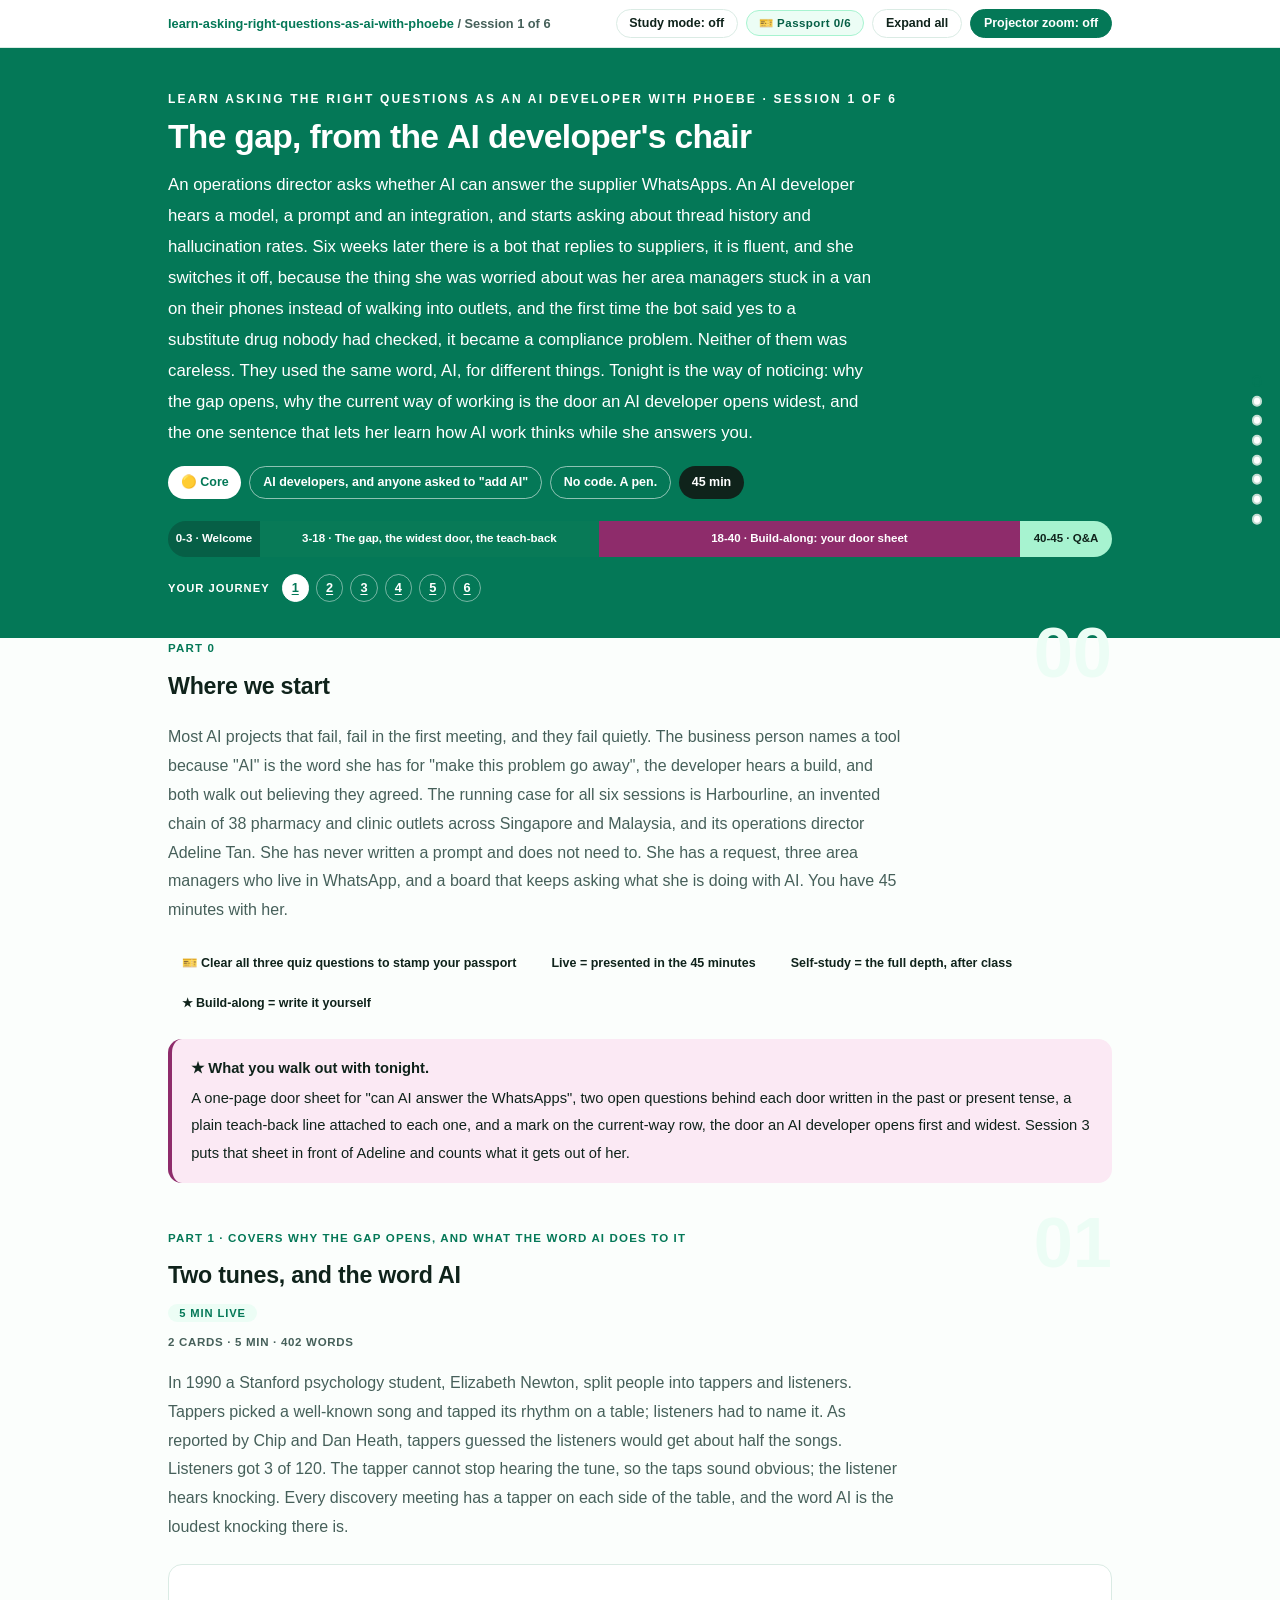
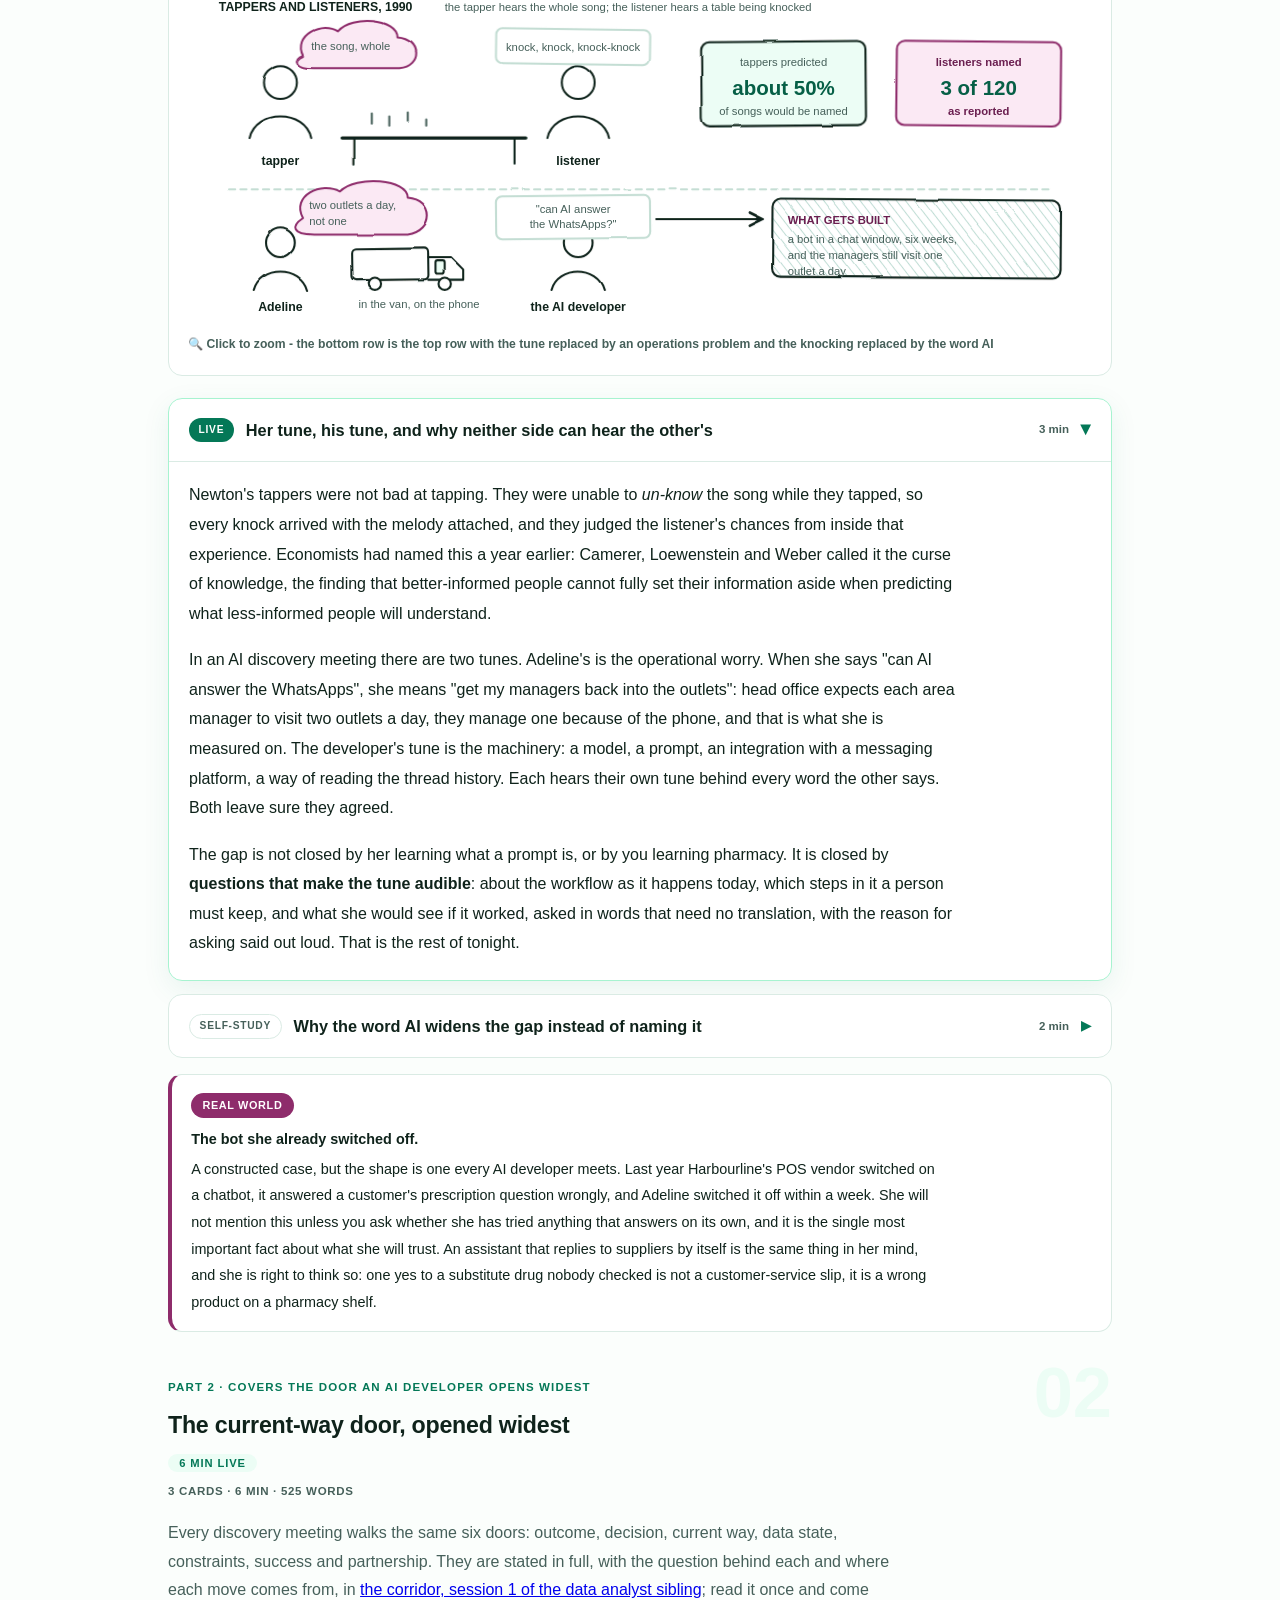
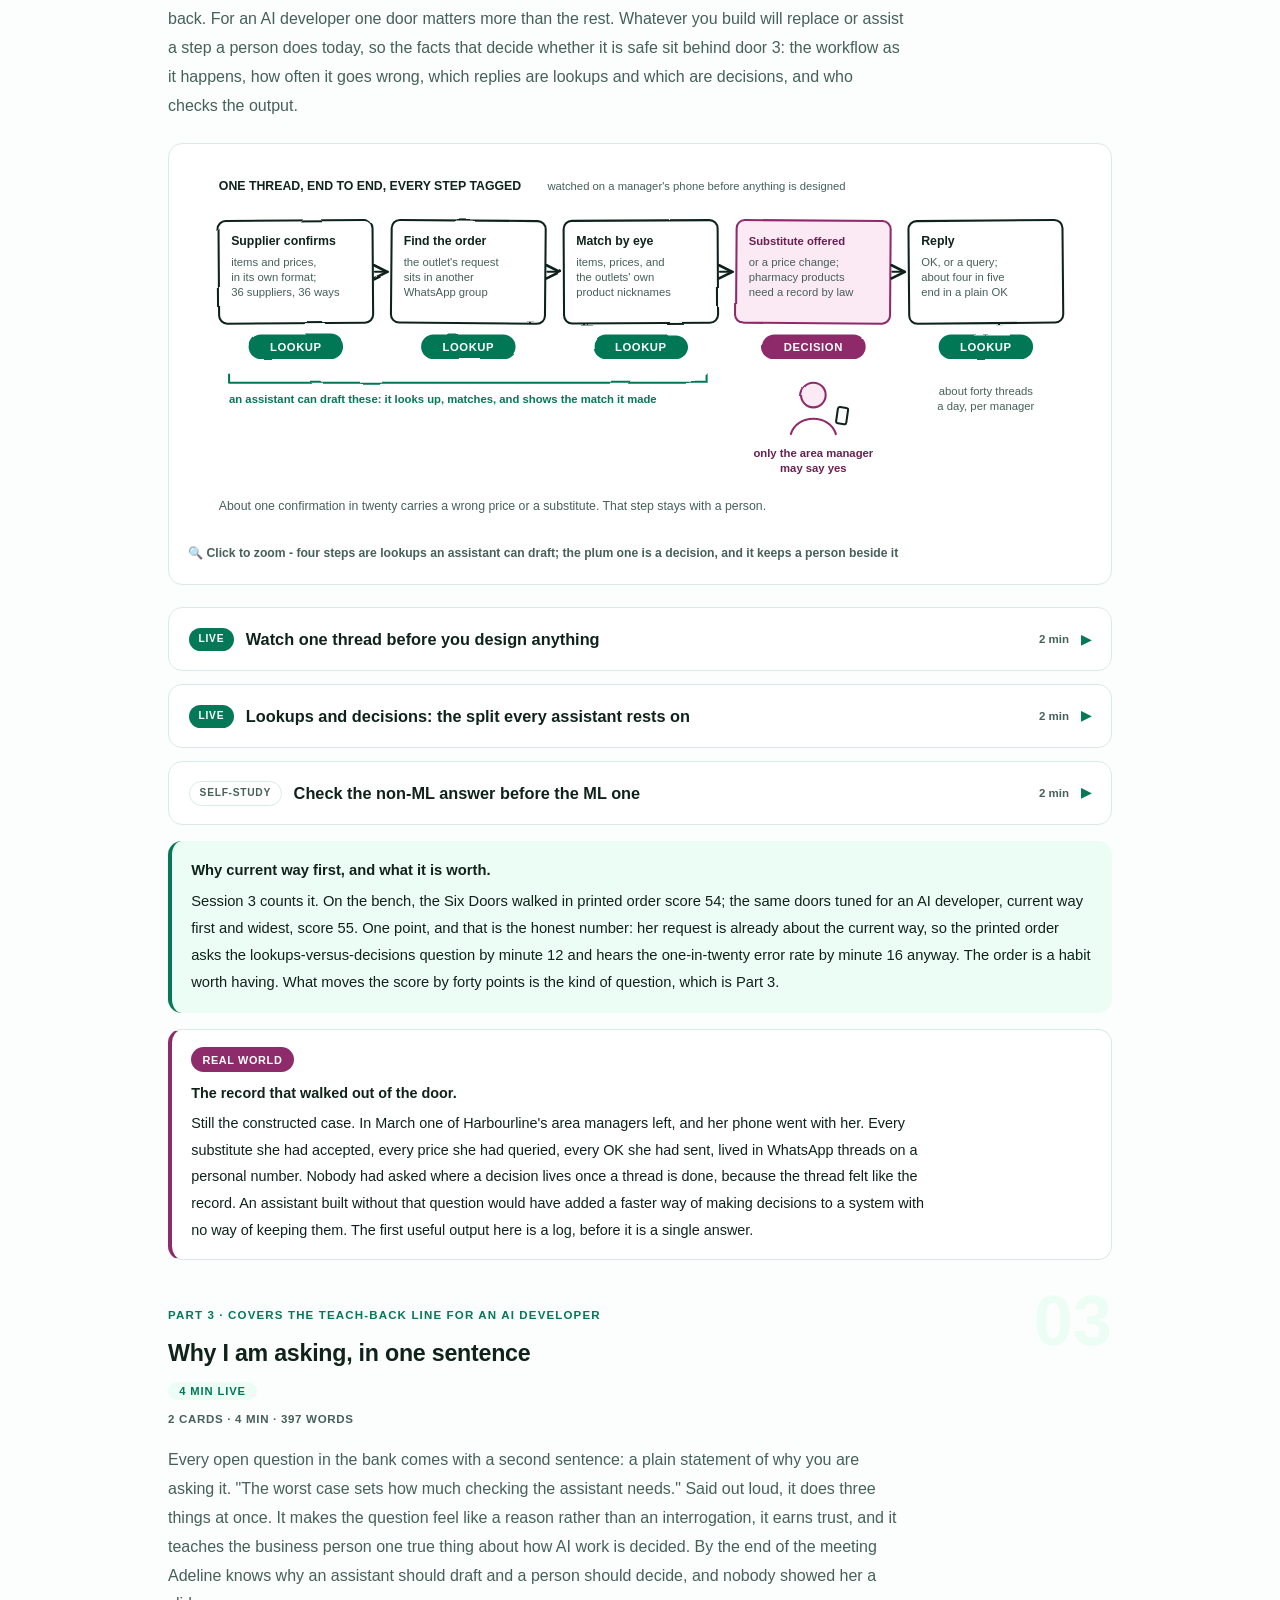
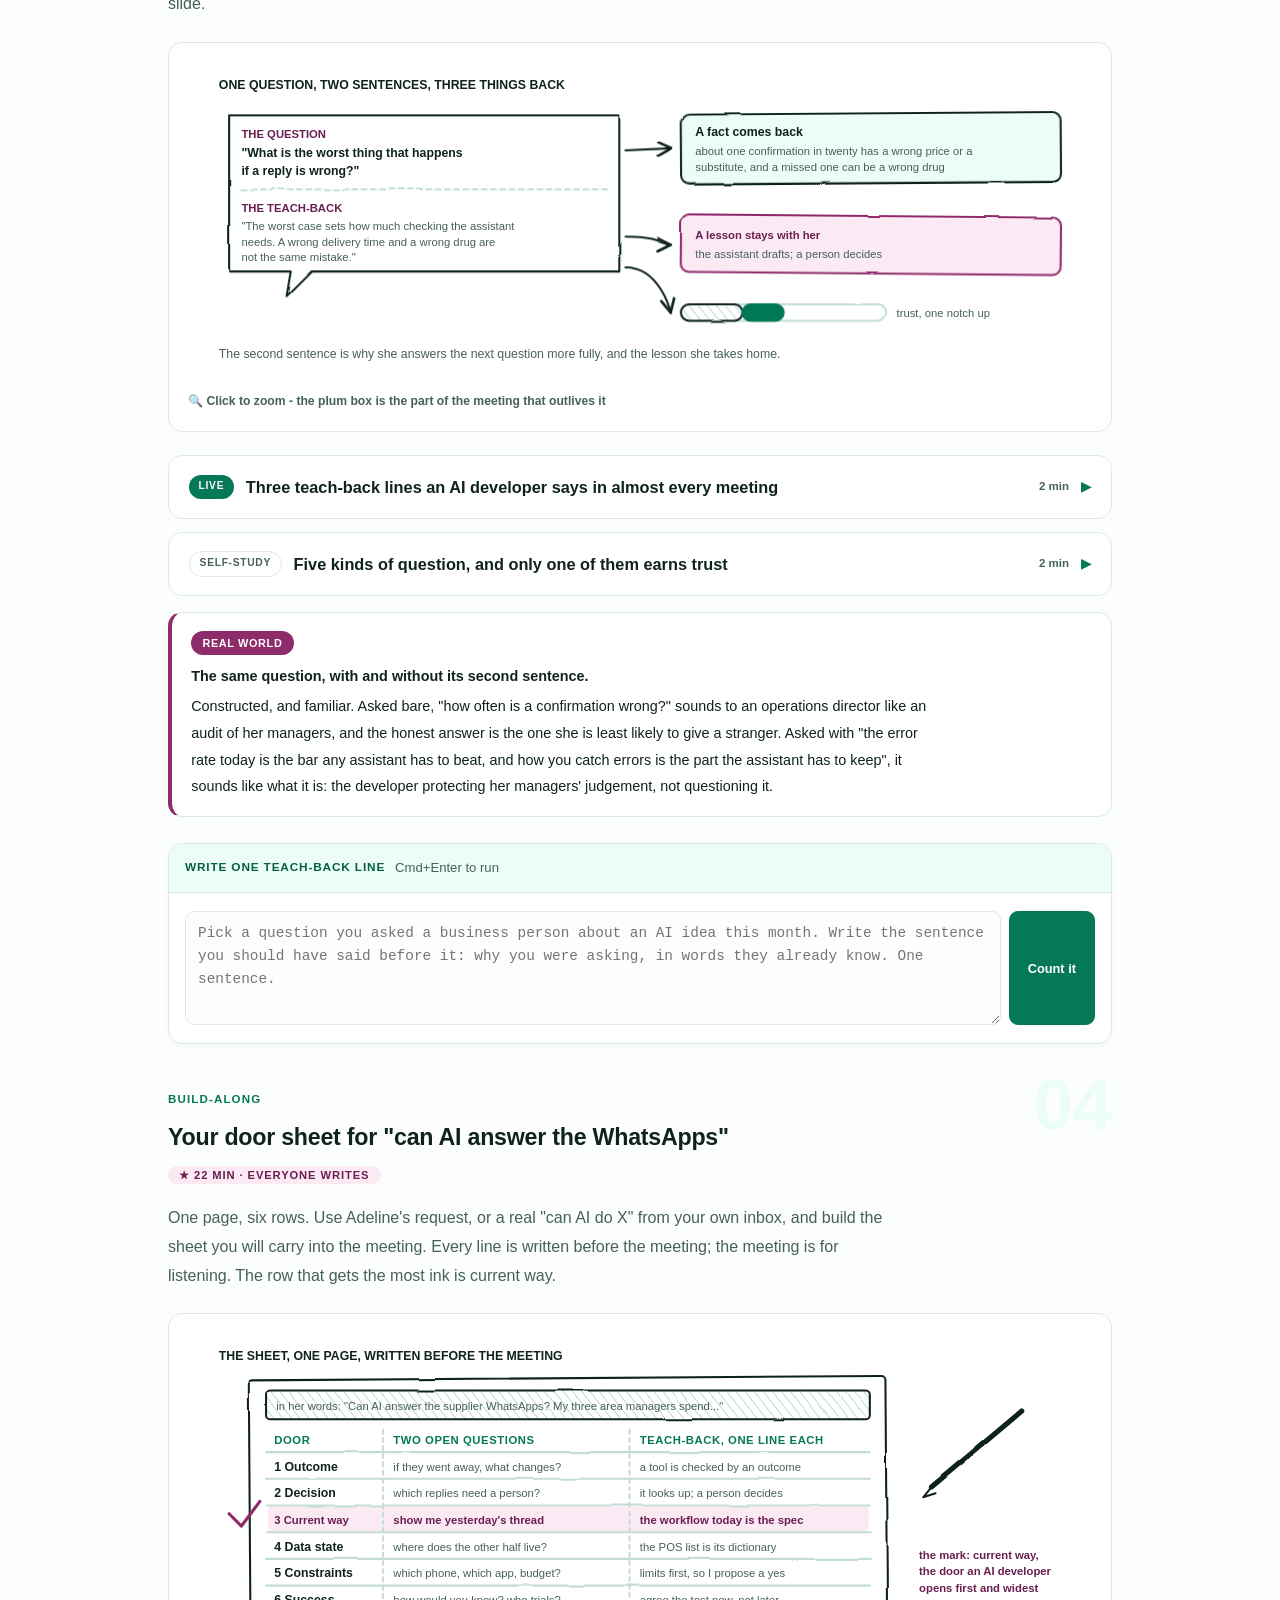
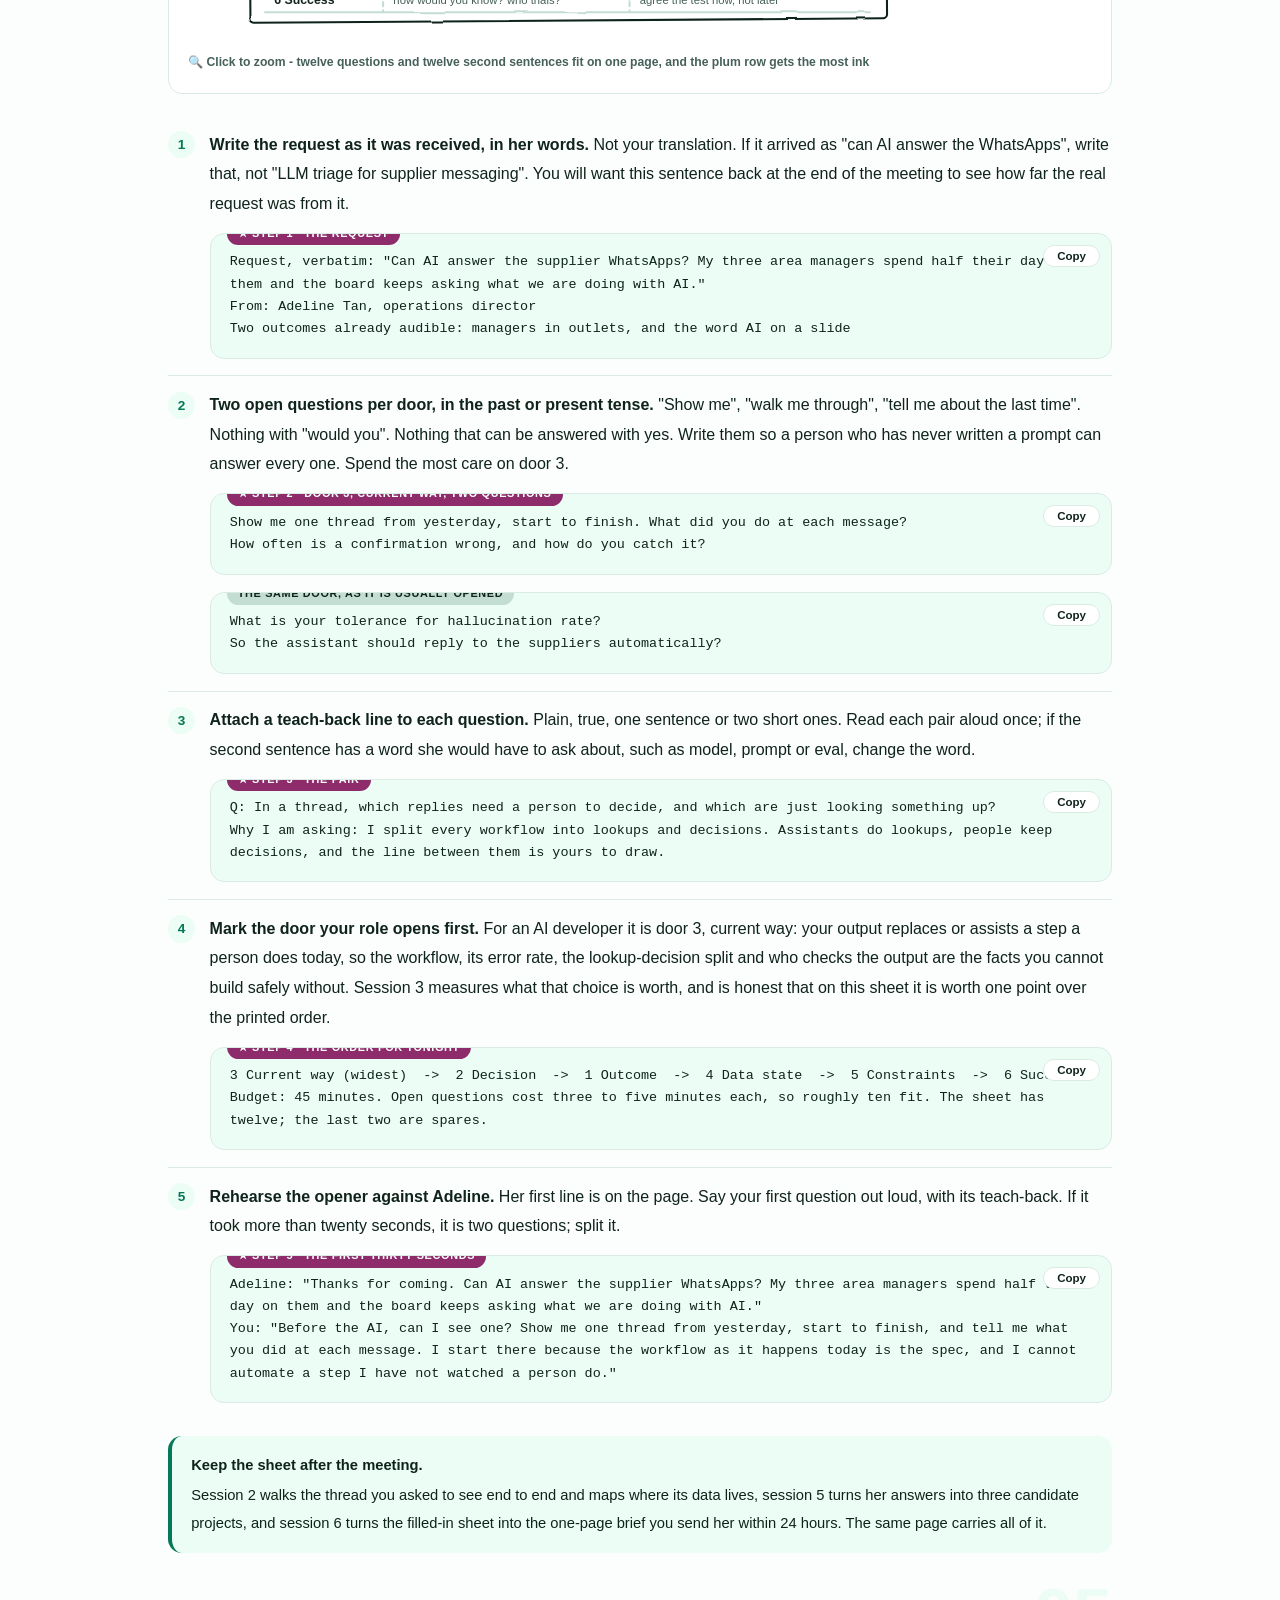
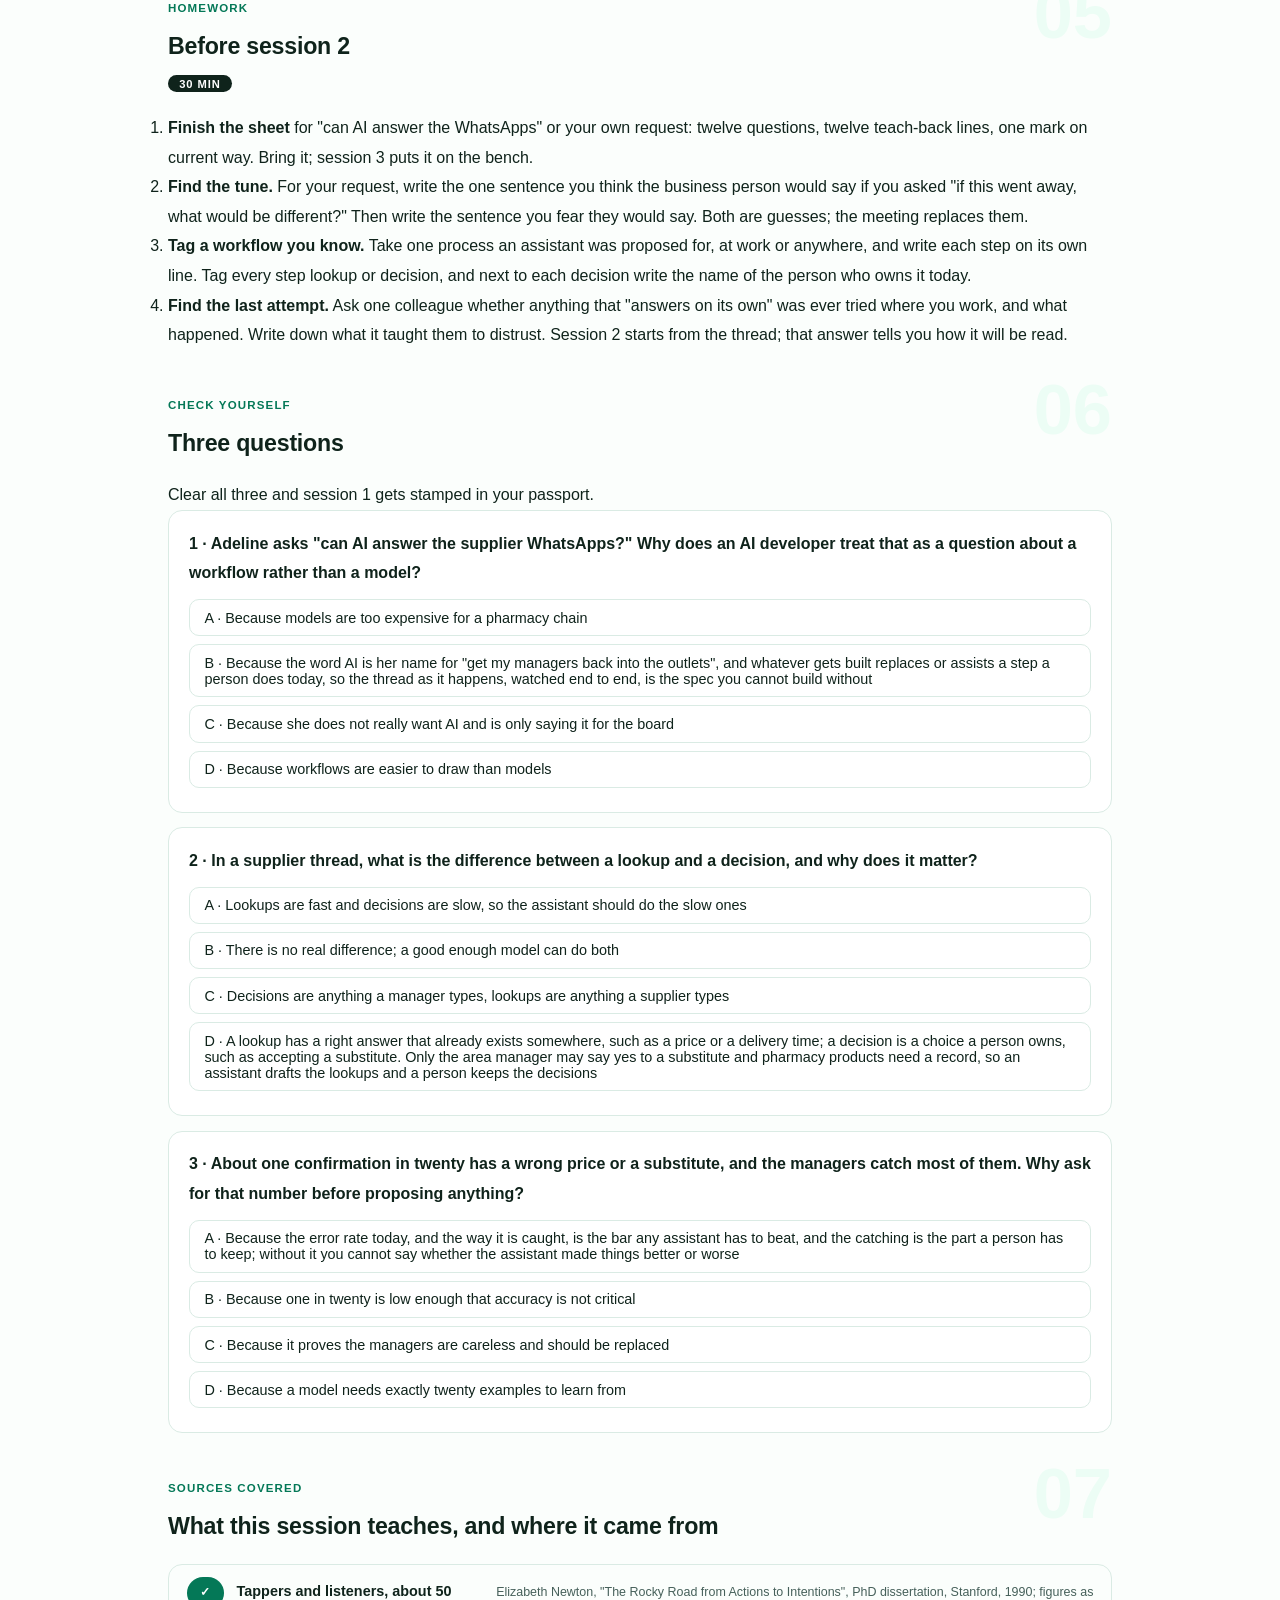
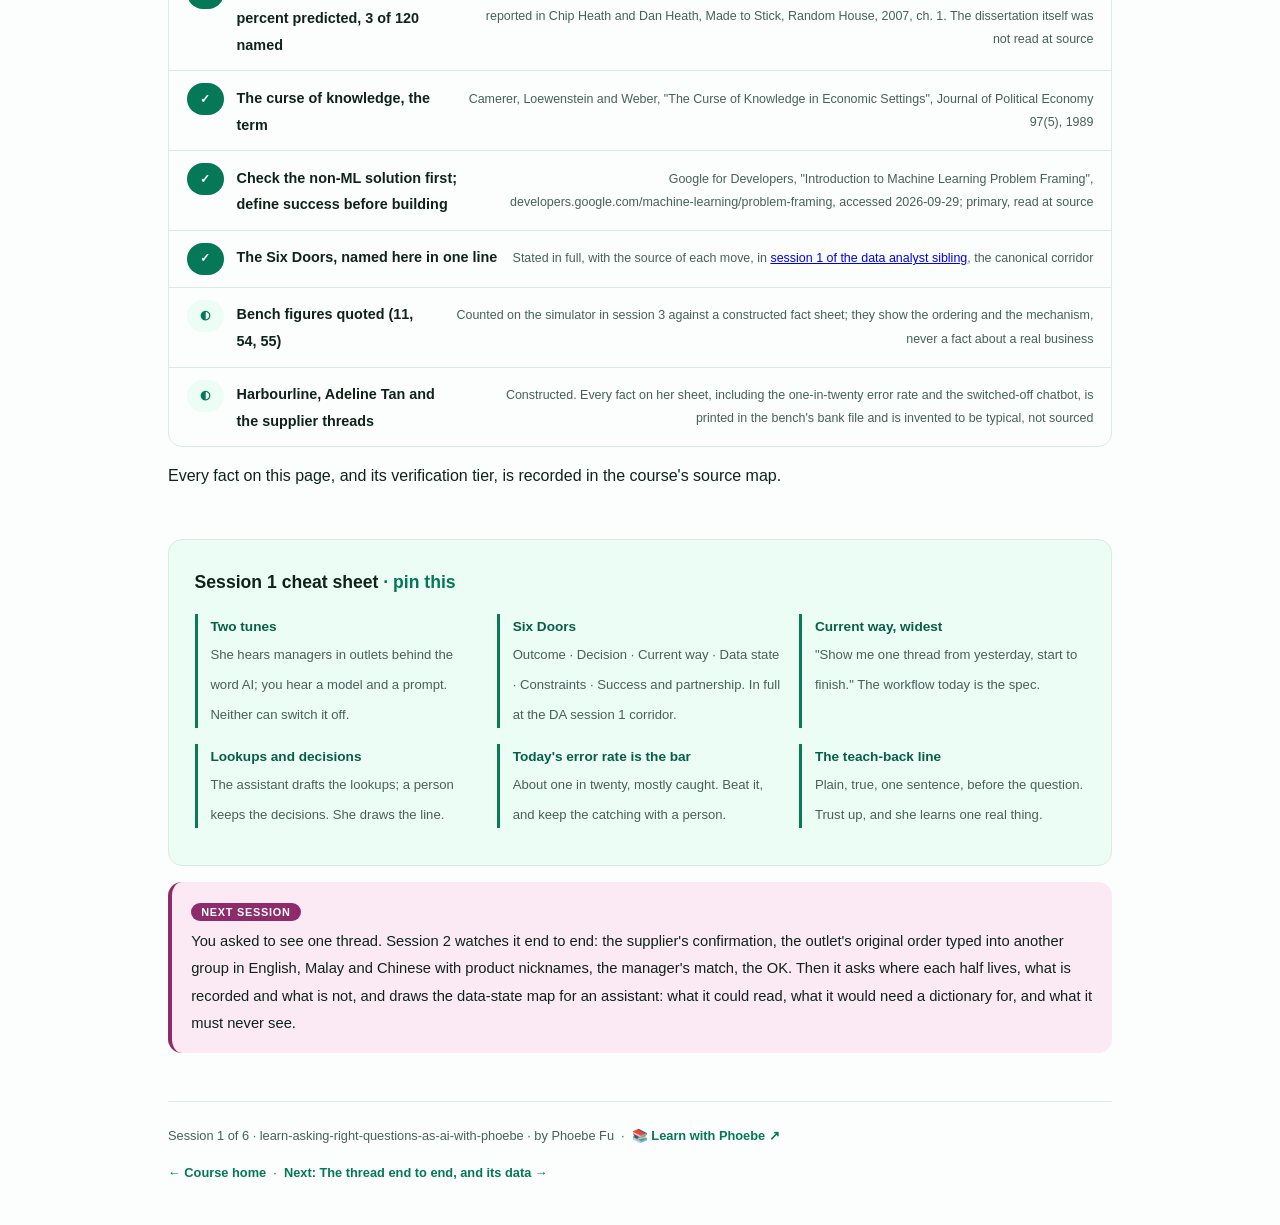
==== commit 6e473482: "Light surfaces everywhere: lightbox, cheat panel, code boxes; contrast and phone-width fixes Every d" ====
--- a/courses/01-the-gap-from-the-ai-developers-chair.html
+++ b/courses/01-the-gap-from-the-ai-developers-chair.html
@@ -19,7 +19,7 @@
 <meta name="twitter:image" content="https://phoebefu6.github.io/learn-asking-right-questions-as-ai-with-phoebe/assets/og-cover.png">
 <!-- social:end -->
 <title>Session 1 · The gap, from the AI developer's chair - learn asking the right questions as an AI developer with phoebe</title>
-<link rel="stylesheet" href="../assets/style.css?v=1">
+<link rel="stylesheet" href="../assets/style.css?v=17">
 </head>
 <body>
 
@@ -611,6 +611,6 @@
 
 </main>
 
-<script src="../assets/app.js?v=1"></script>
+<script src="../assets/app.js?v=17"></script>
 </body>
 </html>
--- a/assets/style.css
+++ b/assets/style.css
@@ -19,8 +19,8 @@
   --amber-ink: #6A1F50;
   --amber-50: #FBE9F4;
   --paper: #FBFEFC;
-  --code-bg: #0F231B;
-  --code-ink: #DAEBE4;
+  --code-bg: #ECFDF5;
+  --code-ink: #0F231B;
   --scrim-rgb: 15,35,27;
   --shadow-rgb: 4,120,87;
   --radius: 14px;
@@ -52,7 +52,7 @@
   font-size: .75rem;
   letter-spacing: .18em;
   text-transform: uppercase;
-  opacity: .85;
+  opacity: 1;
   font-weight: 600;
 }
 .masthead h1 {
@@ -63,7 +63,7 @@
   letter-spacing: -.02em;
 }
 .masthead h1 .accent { color: inherit; }
-.masthead .sub { font-size: 1.05rem; opacity: .92; max-width: 44rem; }
+.masthead .sub { font-size: 1.05rem; opacity: 1; max-width: 44rem; }
 
 .chip-row { display: flex; flex-wrap: wrap; gap: .5rem; margin-top: 1.1rem; }
 .chip {
@@ -77,7 +77,7 @@
   white-space: nowrap;
 }
 .chip.level { background: #fff; color: var(--indigo); }
-.chip.audience { background: rgba(255,255,255,.16); color: #fff; border: 1px solid rgba(255,255,255,.35); }
+.chip.audience { background: rgba(255,255,255,.08); color: #fff; border: 1px solid rgba(255,255,255,.35); }
 .chip.time { background: var(--ink); color: #fff; font-variant-numeric: tabular-nums; }
 
 
@@ -241,7 +241,7 @@
 .pill.light { background: var(--indigo-50); color: var(--indigo); }
 .pill.inkpill { background: var(--ink); color: #fff; }
 .pill.amber, .pill.peach { background: var(--amber); color: #fff; }
-.pill.bare { color: var(--faint); }
+.pill.bare { color: var(--muted); }
 
 /* ---------- 4D grid ---------- */
 .grid-2 { display: grid; grid-template-columns: repeat(auto-fit, minmax(15rem, 1fr)); gap: .8rem; margin: .5rem 0 1rem; }
@@ -270,10 +270,11 @@
 table.clean td:first-child { font-weight: 600; }
 
 /* ---------- prompt boxes ---------- */
-.prompt-box {
+.prompt-box{
   position: relative;
-  background: var(--code-bg);
-  color: var(--code-ink);
+  background: #ECFDF5;
+  border: 1px solid #DAEBE4;
+  color: #0F231B;
   border-radius: var(--radius);
   padding: 1.1rem 1.2rem;
   margin: 1rem 0 1.2rem;
@@ -283,12 +284,12 @@
   white-space: pre-wrap;
   word-break: break-word;
 }
-.prompt-box .label {
+.prompt-box .label{
   position: absolute;
   top: -0.7rem;
   left: 1rem;
-  background: var(--indigo);
-  color: #fff;
+  background: #047857;
+  color: #FFFFFF;
   font-family: "Inter", -apple-system, sans-serif;
   font-size: .68rem;
   font-weight: 700;
@@ -299,13 +300,13 @@
 }
 .prompt-box.bad .label { background: var(--faint); color: var(--ink); }
 .prompt-box.good .label { background: var(--amber); color: #fff; }
-.copy-btn {
+.copy-btn{
   position: absolute;
   top: .7rem;
   right: .7rem;
-  background: rgba(255,255,255,.1);
-  border: 1px solid rgba(255,255,255,.25);
-  color: #fff;
+  background: #FFFFFF;
+  border: 1px solid #DAEBE4;
+  color: #0F231B;
   border-radius: 999px;
   padding: .25rem .8rem;
   font-size: .72rem;
@@ -314,7 +315,7 @@
   font-family: "Inter", -apple-system, sans-serif;
   transition: background .15s ease;
 }
-.copy-btn:hover { background: rgba(255,255,255,.22); }
+.copy-btn:hover { background: #DAEBE4; }
 .copy-btn.copied { background: var(--amber); border-color: var(--amber); color: #fff; }
 
 /* ---------- demo steps ---------- */
@@ -409,7 +410,7 @@
   gap: .4rem;
 }
 
-.lightbox {
+.lightbox{
   position: fixed;
   inset: 0;
   z-index: 100;
@@ -421,8 +422,10 @@
   cursor: zoom-out;
 }
 .lightbox.open { display: flex; }
-.lightbox .inner {
+.lightbox .inner{
   background: #fff;
+  border: 1px solid #DAEBE4;
+  box-shadow: 0 10px 40px rgba(15,35,27,.14);
   border-radius: var(--radius);
   padding: 2rem;
   max-width: 94vw;
@@ -430,13 +433,12 @@
   overflow: auto;
 }
 .lightbox .inner svg, .lightbox .inner img { width: min(88vw, 70rem); height: auto; }
-.lightbox .close-hint {
+.lightbox .close-hint{
   position: fixed;
   top: 1rem; right: 1.4rem;
-  color: #fff;
+  color: #0F231B;
   font-size: .8rem;
   font-weight: 600;
-  opacity: .8;
 }
 
 /* ---------- courses covered ---------- */
@@ -455,19 +457,20 @@
 .covered-row .note { margin-left: auto; color: var(--muted); font-size: .78rem; text-align: right; }
 
 /* ---------- cheat sheet footer ---------- */
-.cheat {
-  background: var(--ink);
-  color: #fff;
+.cheat{
+  background: #ECFDF5;
+  border: 1px solid #DAEBE4;
+  color: #0F231B;
   border-radius: var(--radius);
   padding: 1.6rem 1.6rem 1.3rem;
   margin-top: 3rem;
 }
 .cheat h3 { font-size: 1.1rem; margin-bottom: 1rem; }
-.cheat h3 span { color: var(--indigo-soft); }
+.cheat h3 span { color: #047857; }
 .cheat .grid-2 { gap: 1rem; }
 .cheat .cheat-item { border-left: 3px solid var(--indigo-mid); padding-left: .8rem; }
-.cheat .cheat-item b { display: block; font-size: .85rem; color: var(--indigo-soft); }
-.cheat .cheat-item span { font-size: .82rem; opacity: .85; }
+.cheat .cheat-item b { display: block; font-size: .85rem; color: #065F46; }
+.cheat .cheat-item span { font-size: .82rem; color: #46605A; }
 
 footer.pagefoot {
   border-top: 1px solid var(--hairline);
@@ -562,7 +565,7 @@
   margin-top: 1.1rem;
   flex-wrap: wrap;
 }
-.journey .jlabel { font-size: .7rem; font-weight: 700; text-transform: uppercase; letter-spacing: .09em; opacity: .8; margin-right: .3rem; }
+.journey .jlabel { font-size: .7rem; font-weight: 700; text-transform: uppercase; letter-spacing: .09em; opacity: 1; margin-right: .3rem; }
 .journey a {
   width: 1.7rem; height: 1.7rem;
   border-radius: 999px;
@@ -1160,7 +1163,7 @@
   transition: all .18s ease;
 }
 .pp-stamp:hover { border-color: var(--indigo-soft); }
-.pp-stamp i { font-size: 1.3rem; font-style: normal; opacity: .35; }
+.pp-stamp i { font-size: 1.3rem; font-style: normal; opacity: 1; }
 .pp-stamp b { font: 800 0.7rem Inter, sans-serif; }
 .pp-stamp.got {
   border-style: solid; border-color: var(--indigo);
@@ -1322,3 +1325,28 @@
 .ask-q.is-asked.is-jargon { border-color: var(--amber); background: var(--amber-50); }
 .ask-q.is-asked.is-leading { border-color: #FCA5A5; background: #FEF2F2; }
 @media (max-width: 640px) { .ask-list { grid-template-columns: 1fr; } .ask-head .ask-reset { margin-left: 0; } }
+
+/* layout-patch-3: phone-width overflow (2026-10-10) */
+.sql-bar { flex-wrap: wrap; }
+@media (max-width: 480px) {
+  .covered-row { flex-wrap: wrap; }
+  .covered-row .note { margin-left: 0; text-align: left; flex-basis: 100%; }
+  details.card summary { flex-wrap: wrap; }
+  details.card summary .mini { white-space: normal; }
+  .wk, .sqlbox, .prompt-box, pre { max-width: 100%; overflow-x: auto; }
+  .mono, code, strong, .note { overflow-wrap: anywhere; }
+  select, input[type=range], label { max-width: 100%; }
+  canvas, svg, img { max-width: 100%; height: auto; }
+  .tree-kids, .tree-node-wrap, .tree-node, .rb-night, .al-row, .gd-field, .tl-row, .sl-row { max-width: 100%; overflow-x: auto; }
+  .tl-cols, .sl-cols, .bb-cols, .ev-cols, [class$="-cols"] { grid-template-columns: 1fr !important; display: grid; }
+  .tl-cols > *, .sl-cols > *, [class$="-cols"] > * { min-width: 0; max-width: 100%; }
+  .mono { white-space: normal; }
+  .er-w, .bb-lab, .tl-lev, .sl-lev { max-width: 100%; white-space: normal; }
+}
+/* contrast-patch-2b */
+.cheat a { color: var(--indigo-deep, var(--ink)); }
+.chip.audience { background: transparent; border-color: rgba(255,255,255,.55); }
+.masthead a, .masthead .sub a { color: #fff; text-decoration: underline; text-underline-offset: 2px; }
+.prompt-box b, .prompt-box strong { color: var(--indigo-deep, var(--ink)); }
+.prompt-box span, .prompt-box em, .prompt-box i { color: inherit; }
+.pp-stamp i { color: var(--ink); }
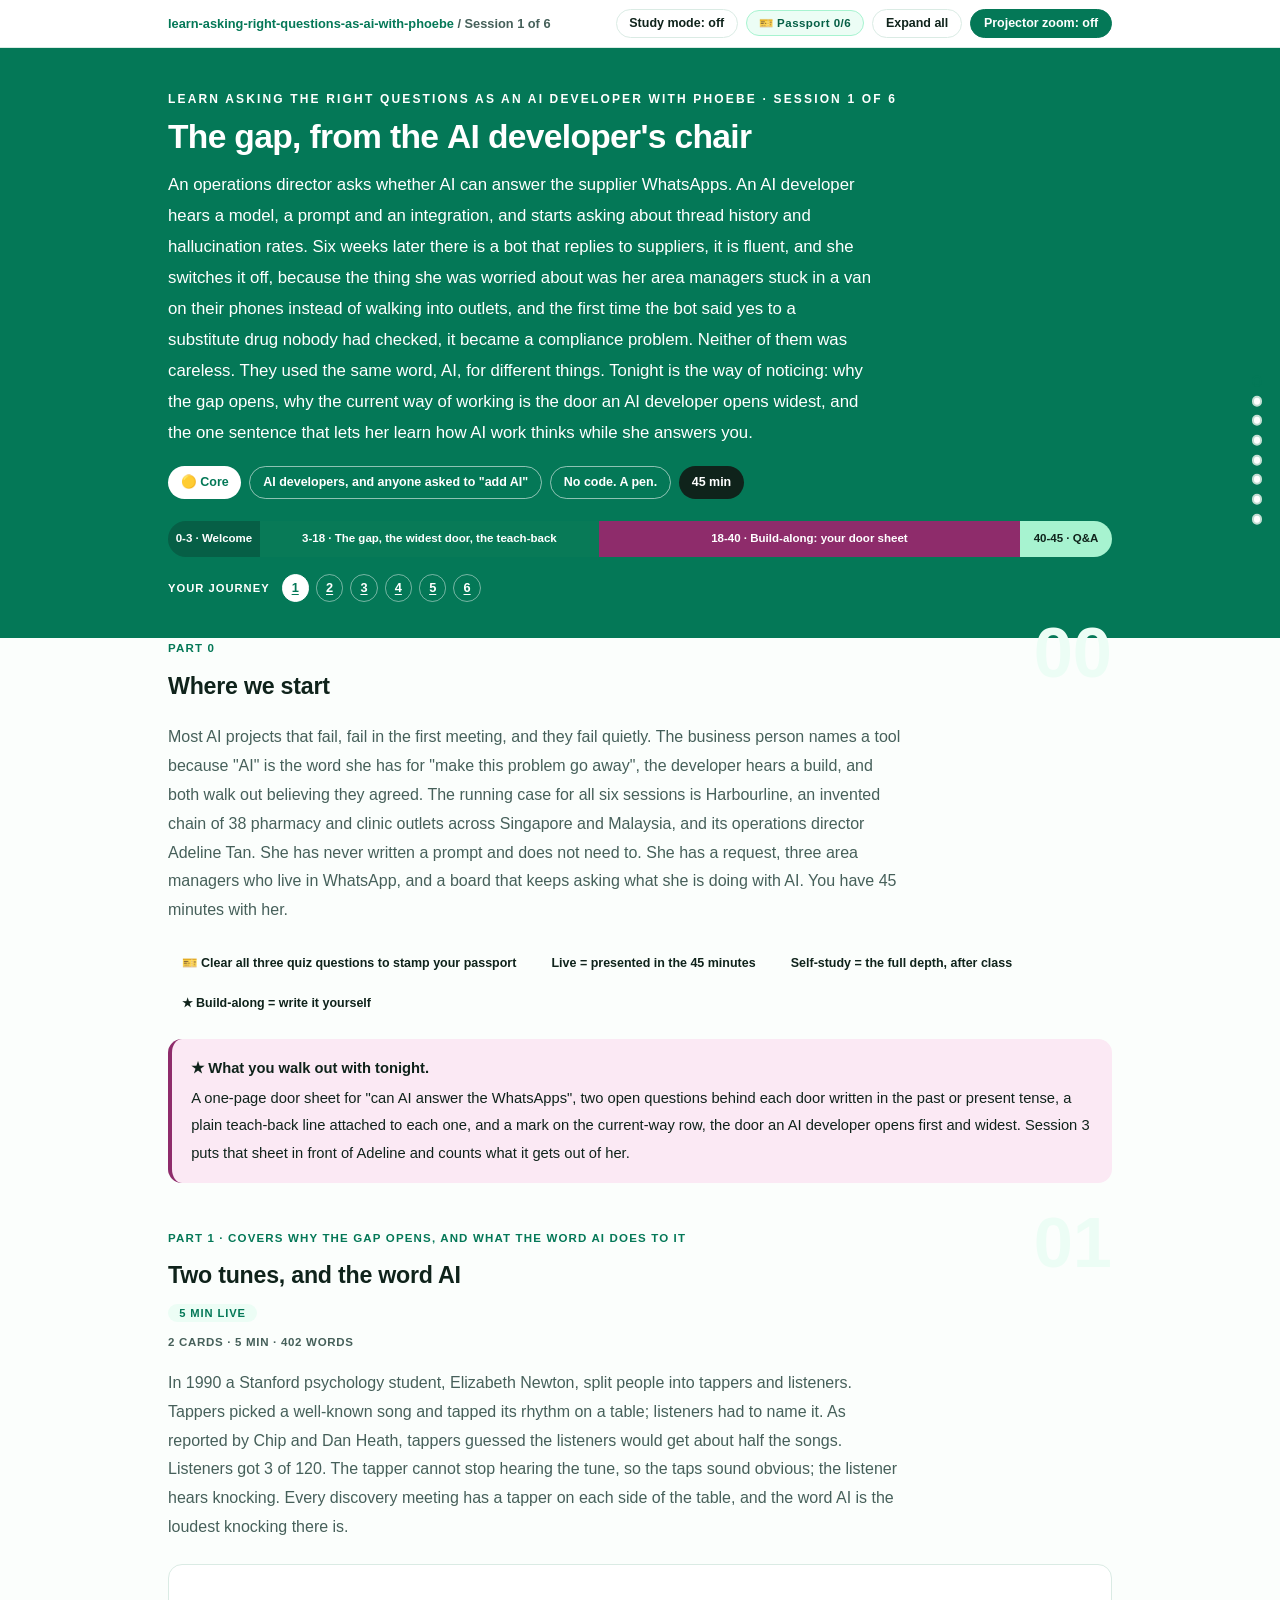
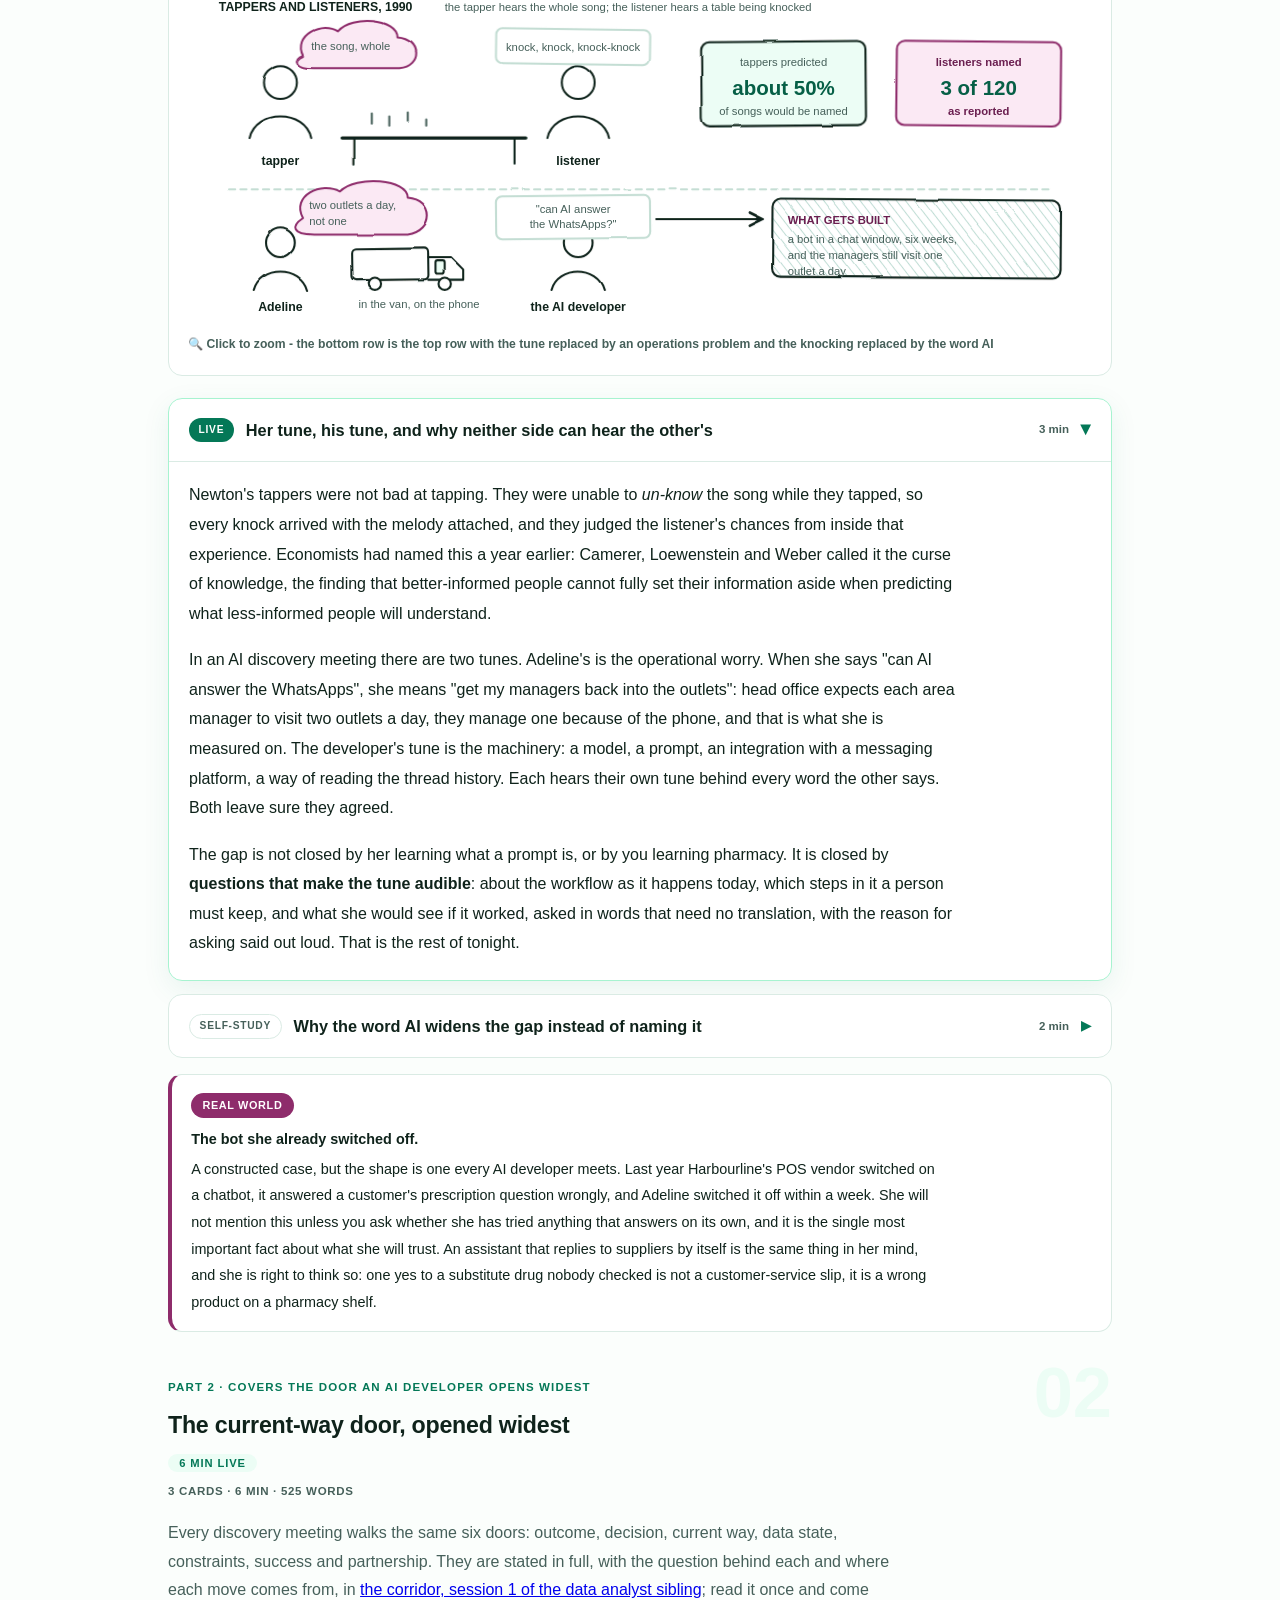
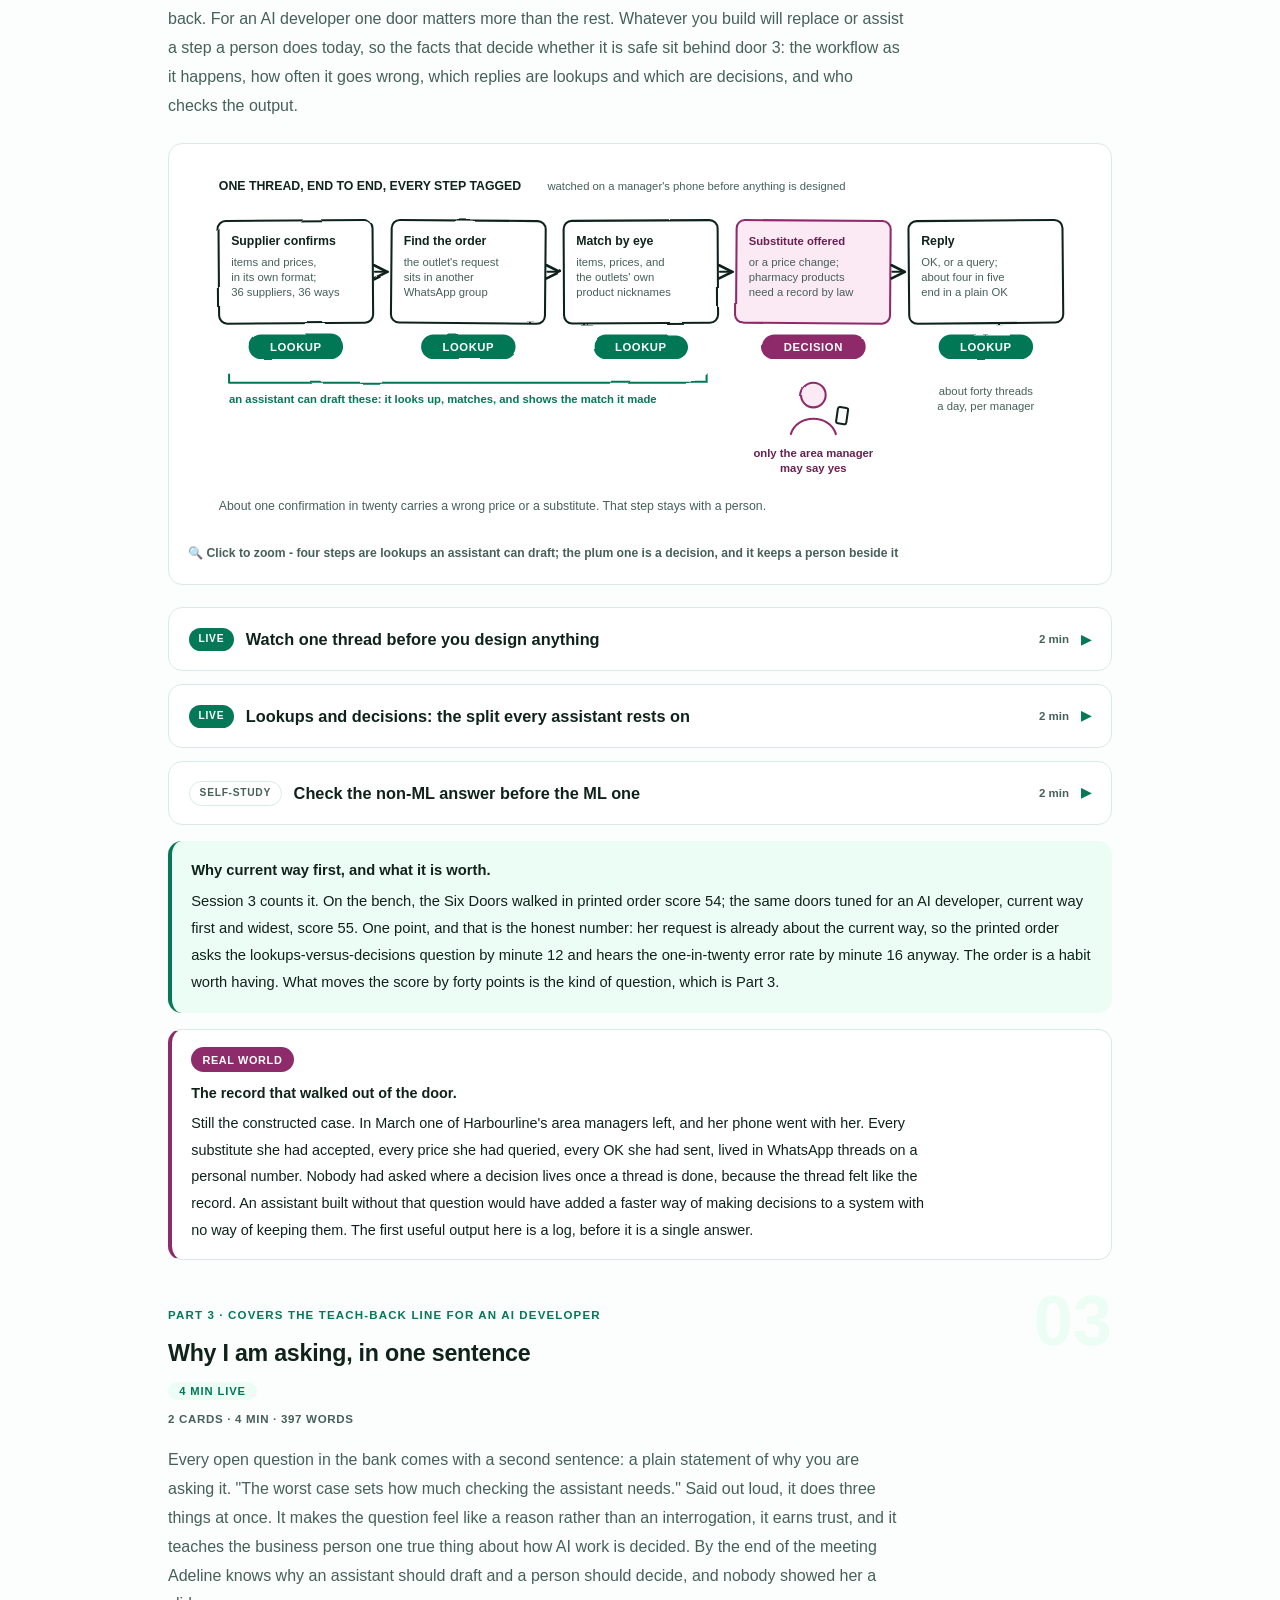
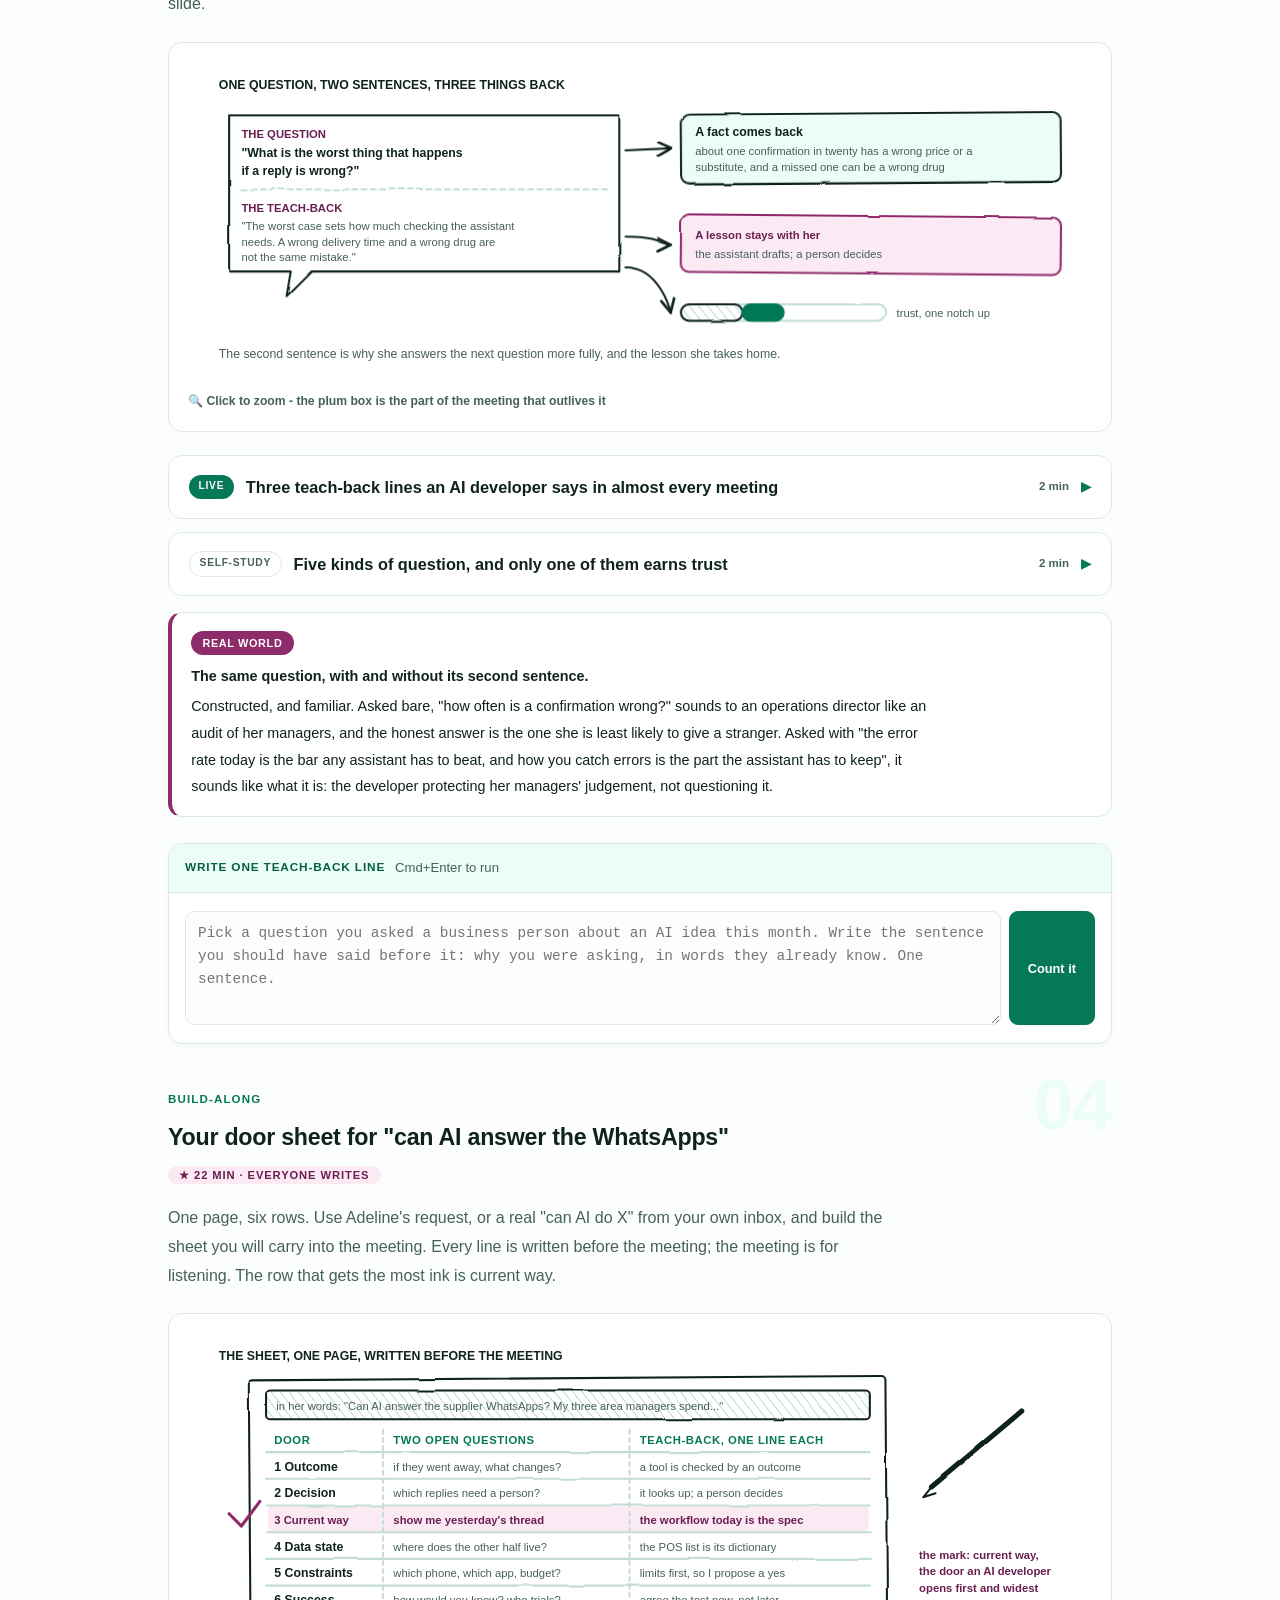
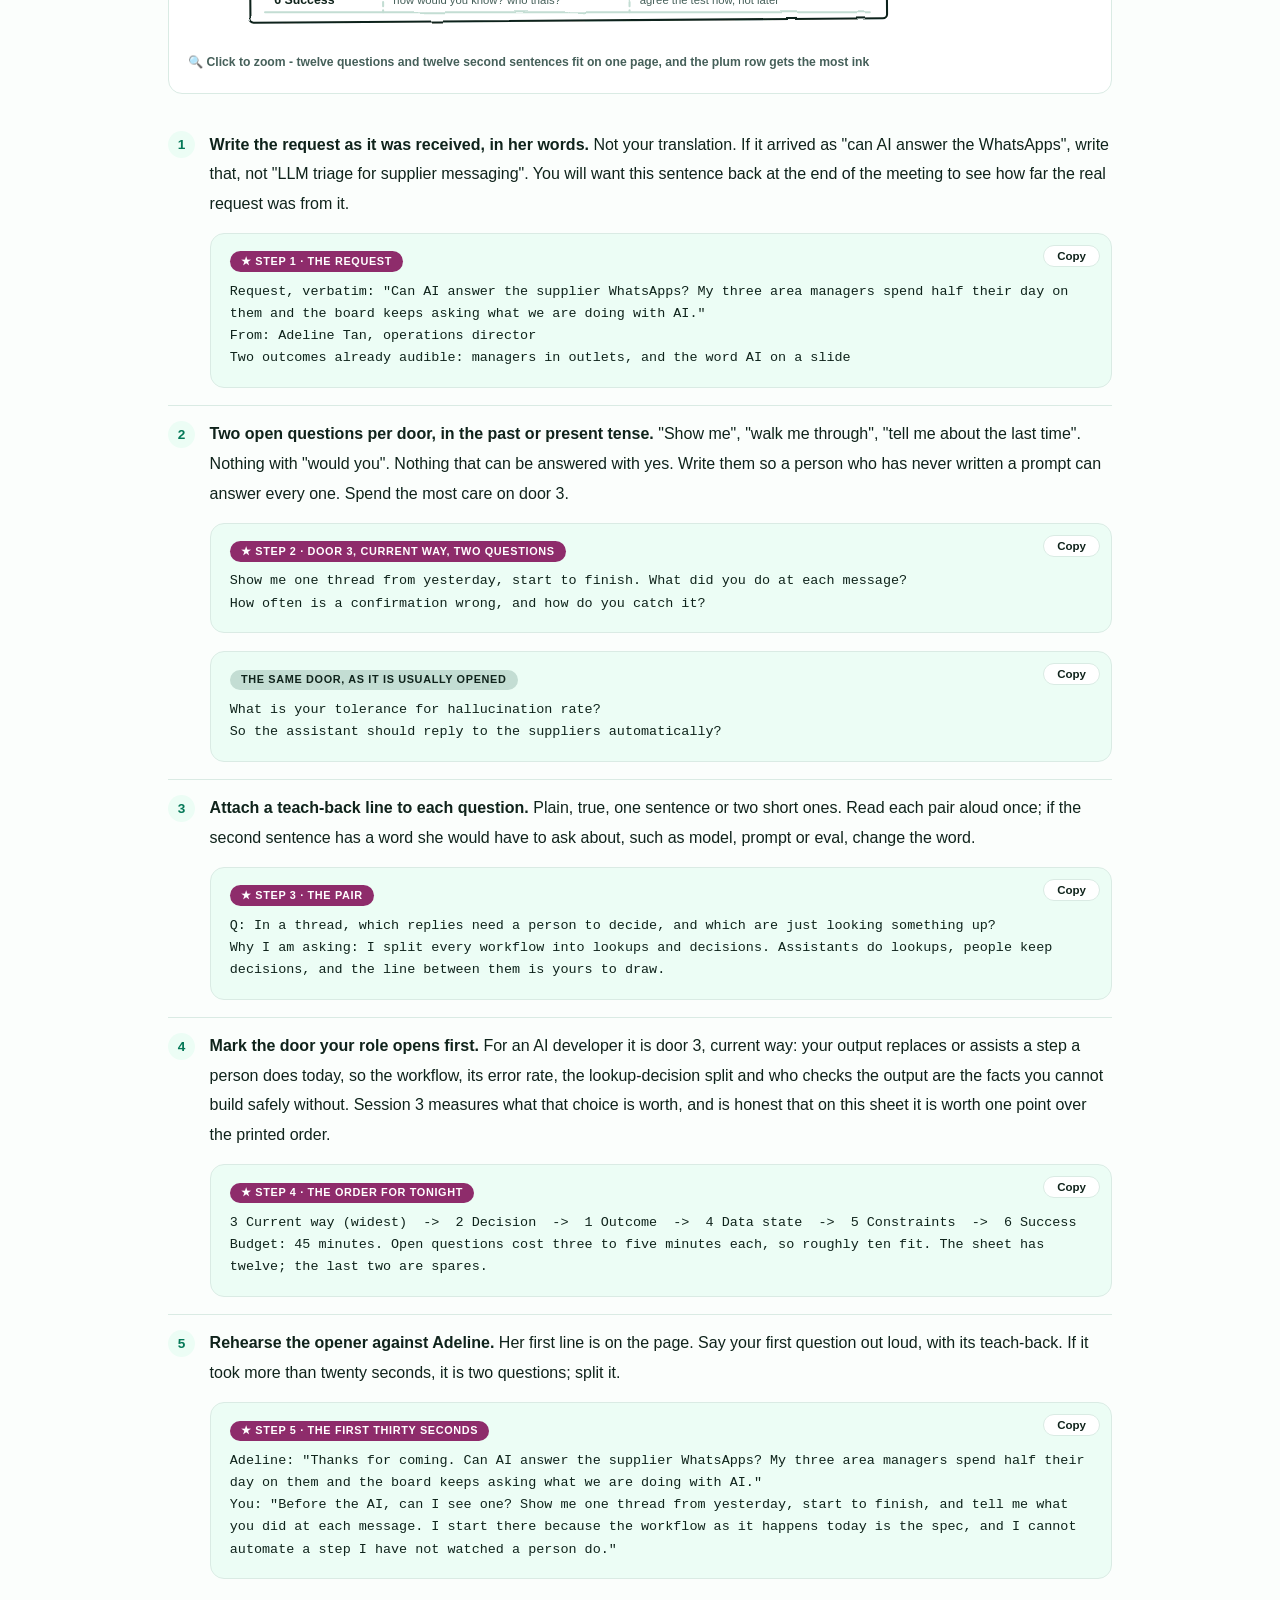
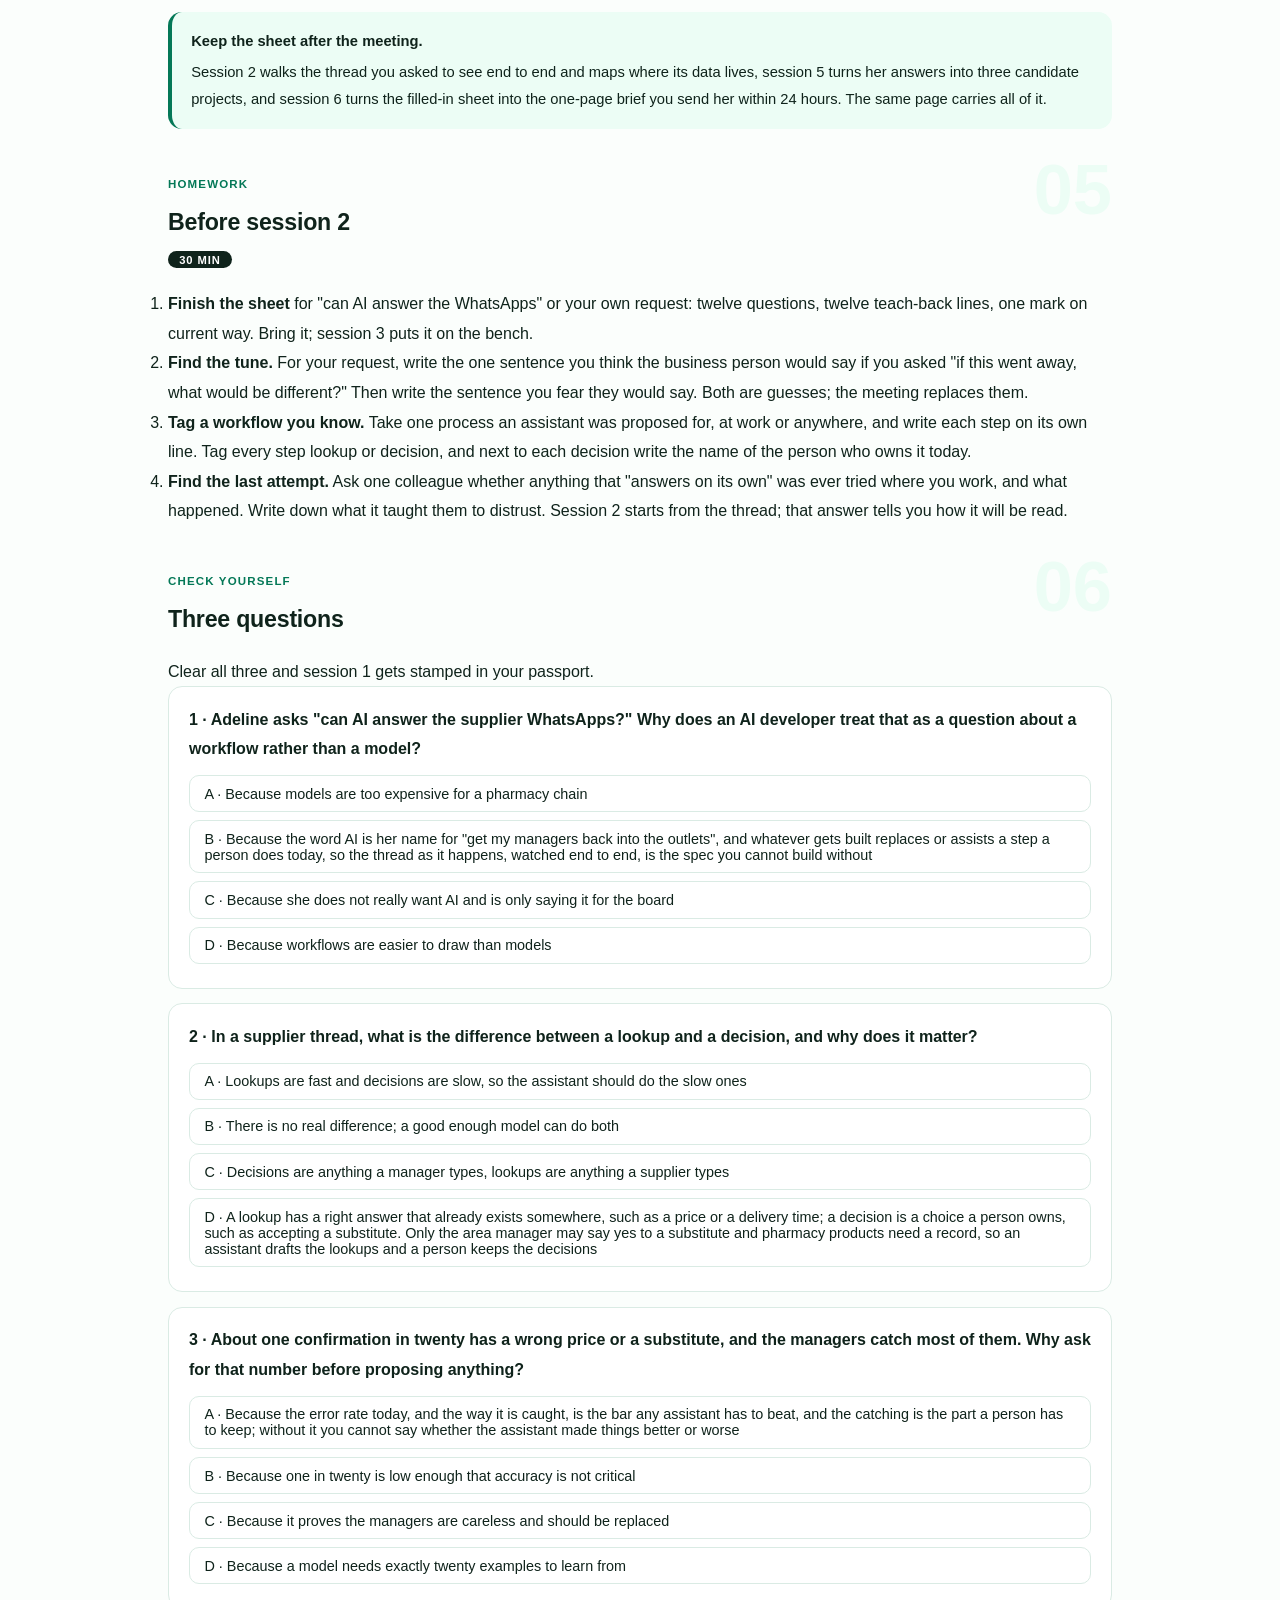
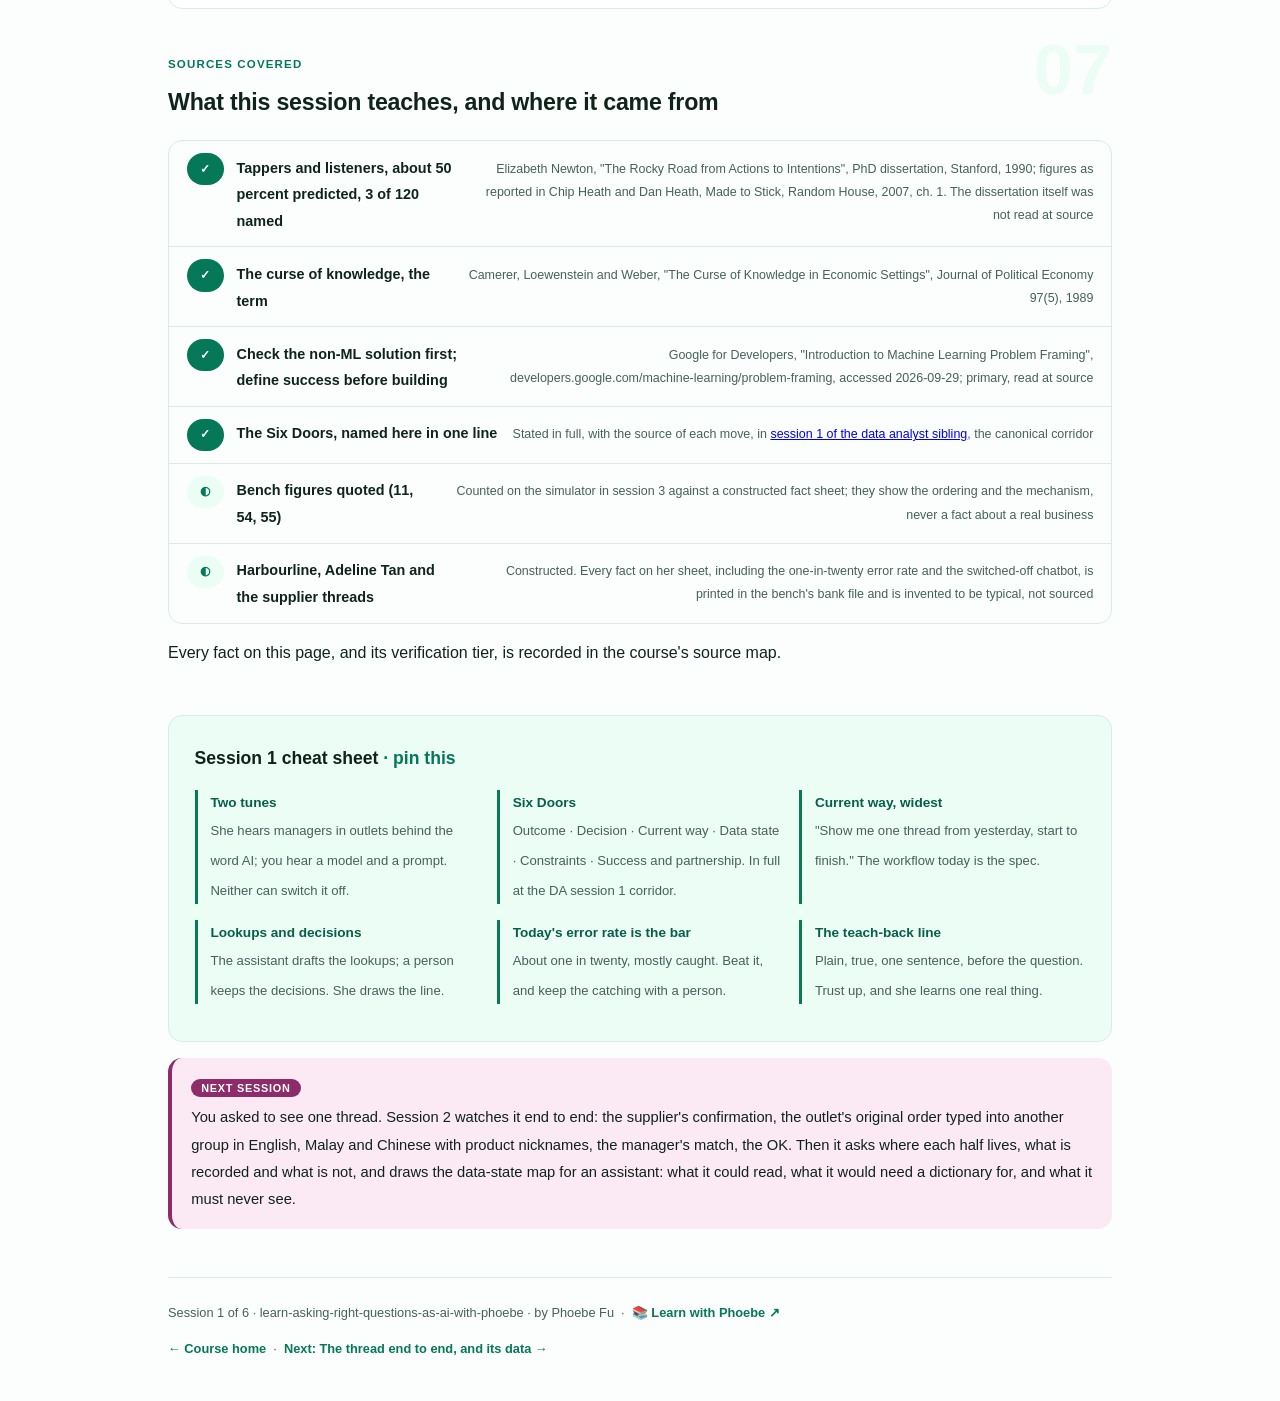
==== commit 2e64e1fe: "Prompt-box label inside the box: overflow no longer cuts it in half The label hung 0.7rem above the " ====
--- a/courses/01-the-gap-from-the-ai-developers-chair.html
+++ b/courses/01-the-gap-from-the-ai-developers-chair.html
@@ -19,7 +19,7 @@
 <meta name="twitter:image" content="https://phoebefu6.github.io/learn-asking-right-questions-as-ai-with-phoebe/assets/og-cover.png">
 <!-- social:end -->
 <title>Session 1 · The gap, from the AI developer's chair - learn asking the right questions as an AI developer with phoebe</title>
-<link rel="stylesheet" href="../assets/style.css?v=17">
+<link rel="stylesheet" href="../assets/style.css?v=18">
 </head>
 <body>
 
--- a/assets/style.css
+++ b/assets/style.css
@@ -1350,3 +1350,8 @@
 .prompt-box b, .prompt-box strong { color: var(--indigo-deep, var(--ink)); }
 .prompt-box span, .prompt-box em, .prompt-box i { color: inherit; }
 .pp-stamp i { color: var(--ink); }
+
+/* Prompt-box label sits inside the box (2026-10-12). Hanging it 0.7rem above the edge let any
+   overflow:auto parent cut it in half; in normal flow nothing can clip it. The right margin
+   keeps it clear of the Copy button; long labels wrap instead of running under it. */
+.prompt-box > .label{ position: static; display: table; margin: 0 5.2rem .55rem 0; white-space: normal; line-height: 1.45; }
